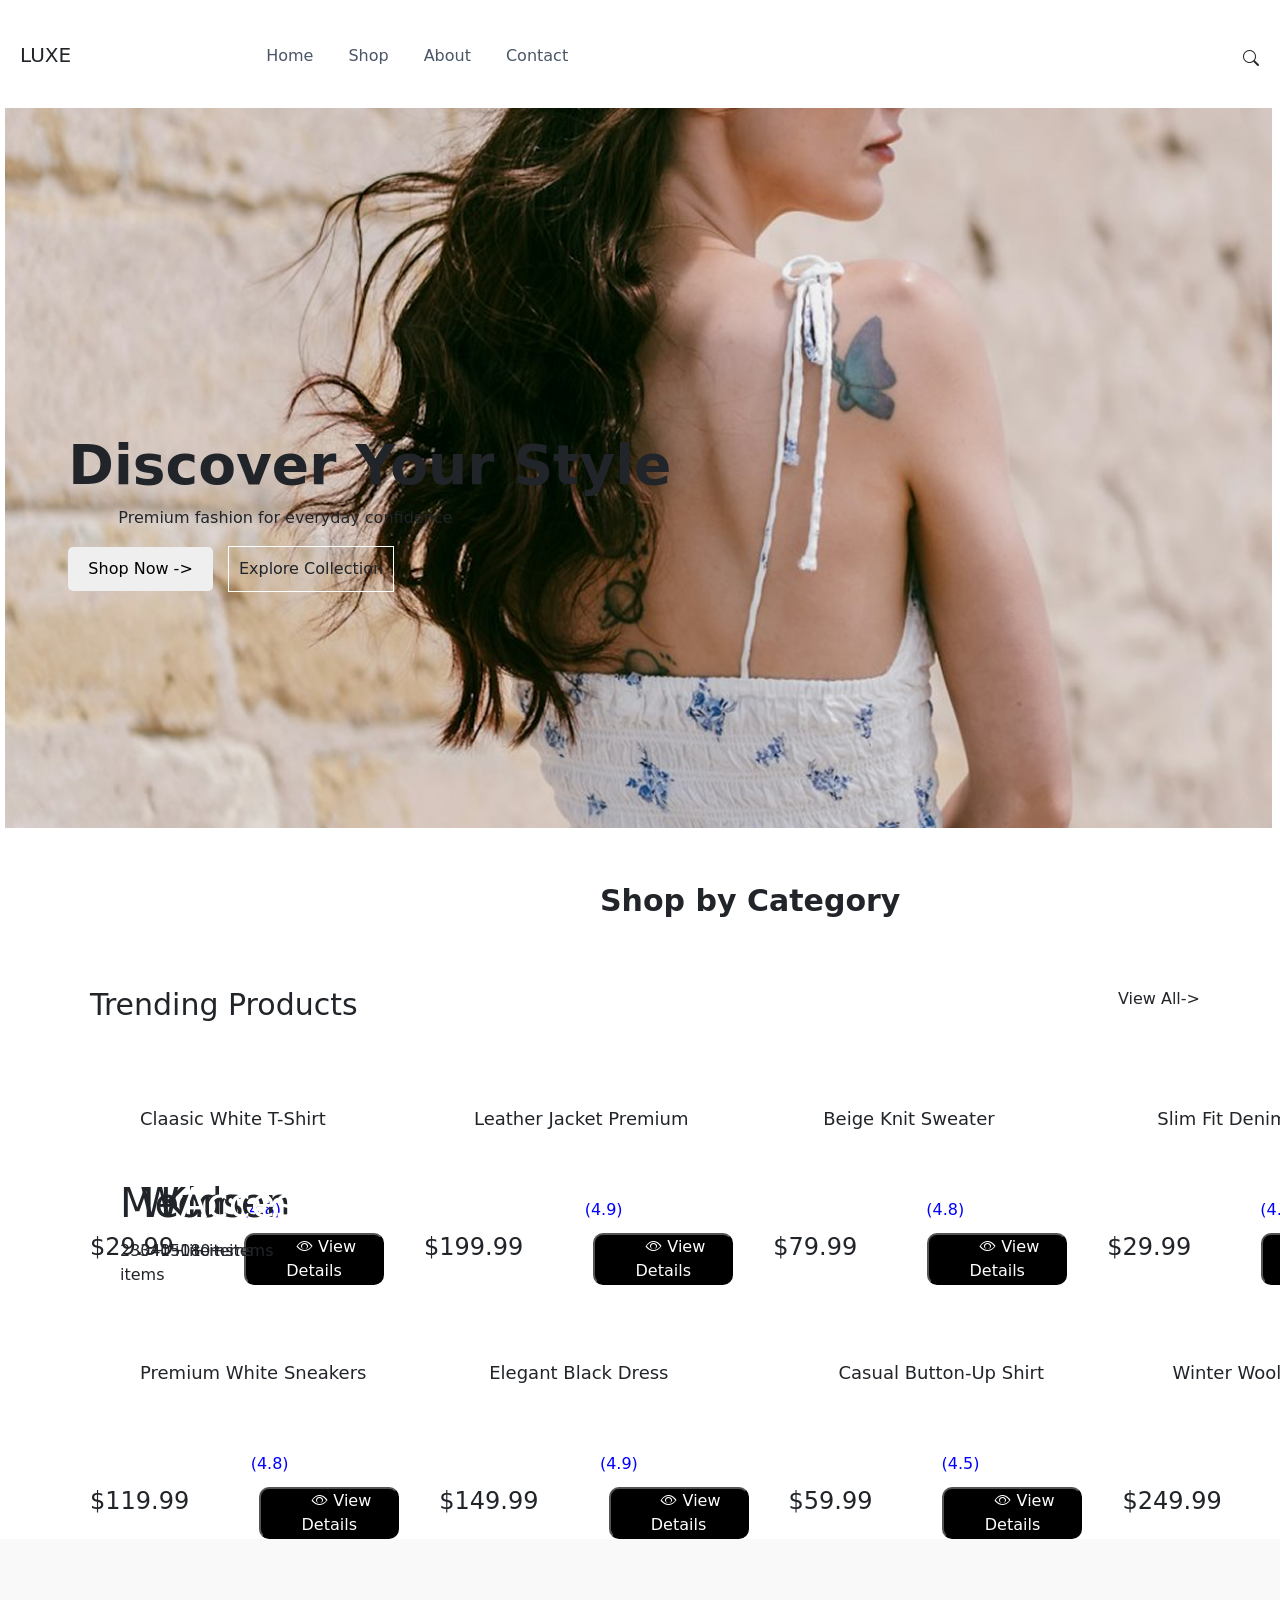
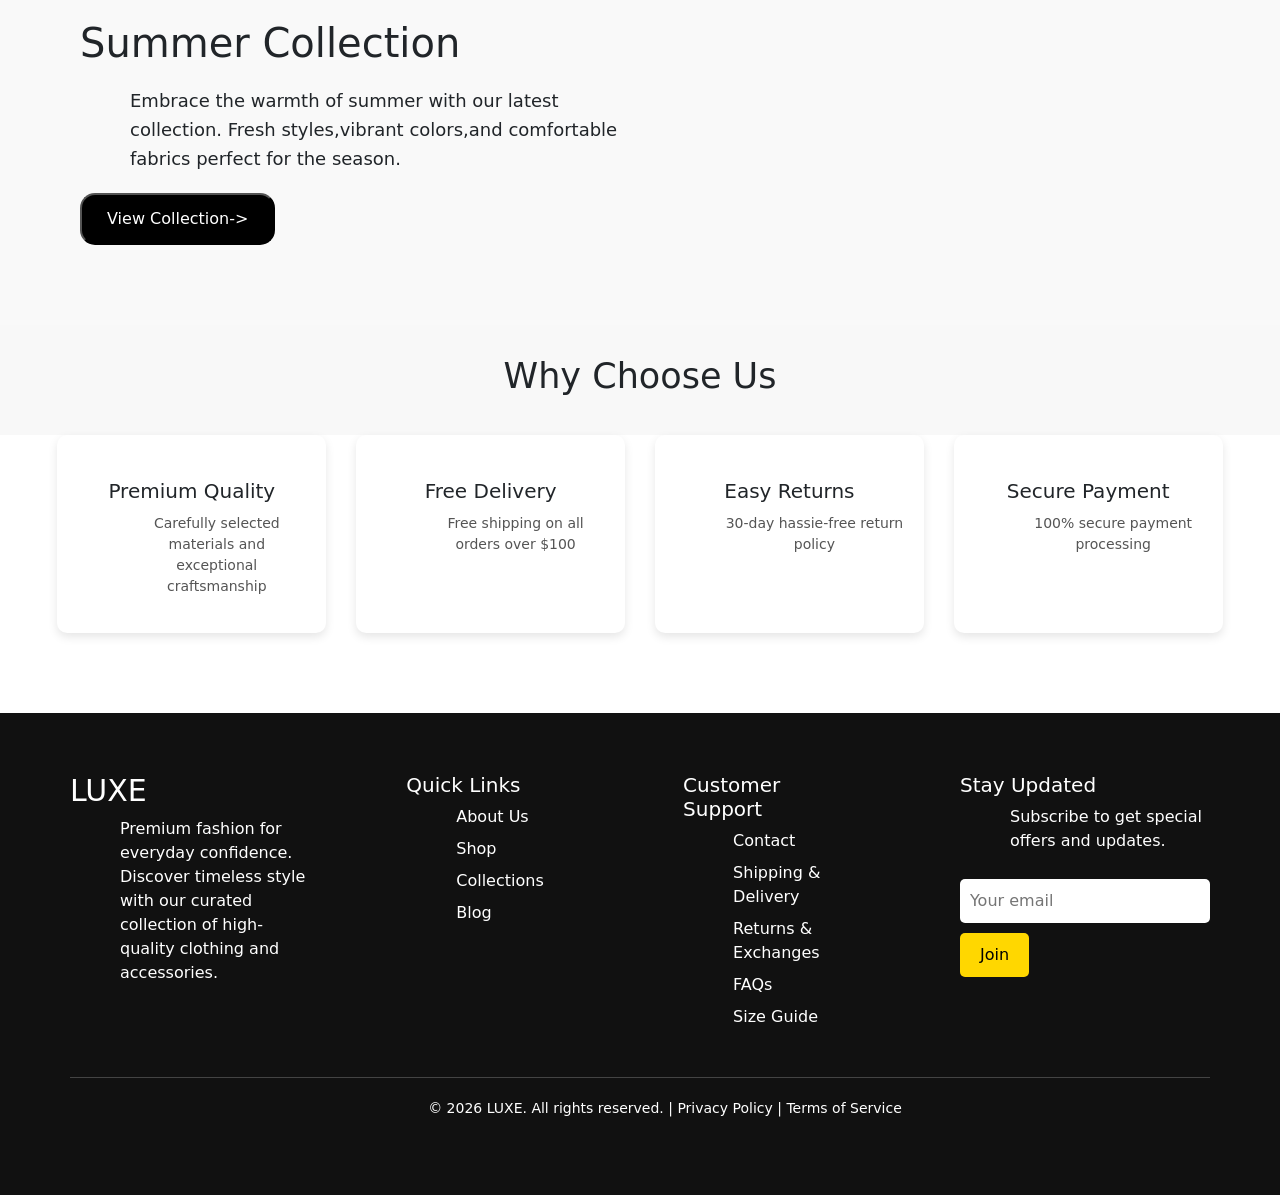
==== index.html @ 2ecfea1e "html and css" ====
<!DOCTYPE html>
<html lang="en">

<head>
    <meta charset="UTF-8">
    <meta name="viewport" content="width=device-width, initial-scale=1.0">
    <title>E-commerce Website</title>
    <link rel="stylesheet" href="stylish.css">
    <link href="https://cdn.jsdelivr.net/npm/bootstrap@5.3.8/dist/css/bootstrap.min.css" rel="stylesheet"
        integrity="sha384-sRIl4kxILFvY47J16cr9ZwB07vP4J8+LH7qKQnuqkuIAvNWLzeN8tE5YBujZqJLB" crossorigin="anonymous">
    <script src="https://cdn.jsdelivr.net/npm/bootstrap@5.3.8/dist/js/bootstrap.bundle.min.js"
        integrity="sha384-FKyoEForCGlyvwx9Hj09JcYn3nv7wiPVlz7YYwJrWVcXK/BmnVDxM+D2scQbITxI"
        crossorigin="anonymous"></script>
    <link rel="stylesheet" href="https://cdn.jsdelivr.net/npm/bootstrap-icons@1.13.1/font/bootstrap-icons.min.css">
</head>
<link rel="stylesheet" href="assets/style/style.css">

<body>


    <!-- </div> -->
    <div class="head">
        <div class="text">
            <h3 class="hed">LUXE</h3>
            <!-- <button class="navbar-toggler" type="button" data-bs-toggle="collapse" data-bs-target="#navbarText" aria-controls="navbarText" aria-expanded="false" aria-label="Toggle navigation">
      <span class="navbar-toggler-icon"></span>
             <-- </button> -->
            <!-- <div class="text"> -->
            <ul class="items">
                <li class="nav-item">
                    <a class="nav-link active" aria-current="page" href="http://127.0.0.1:5502/index.html">Home</a>
                </li>
                <li class="nav-item">
                    <a class="nav-link" href=http://127.0.0.1:5502/product.html>Shop</a>
                </li>
                <li class="nav-item">
                    <a class="nav-link" href="">About</a>
                </li>
                <li class="nav-item">
                    <a class="nav-link" href="/contact.html">Contact</a>
                </li>
            </ul>
            <span class="imagee">
                <i class="bi bi-search"></i>
                <i class="bi bi-suit-heart"></i>
                <i class="bi bi-cart"></i>
                <i class="bi bi-person"></i>
            </span>
        </div>
        <!-- </div> -->
    </div>
    <div>

        <div class="background">
            <div class="rel">
                <h1>Discover Your Style</h1>
                <p>Premium fashion for everyday confidence</p>
                <button class="butt">Shop Now -></button>
                <button class="button">Explore Collection</button>
            </div>

        </div>

        <p class="para">Shop by Category</p>
        <div class="picture">

            <div class="one"> <img src="./image/Men items.png" alt="">
                <h1 class="two">Men</h1>
                <p class="twoo">230+ items</p>
            </div>

            <div>
                <img class="img1" src="./image/women item.png" alt="">

                <h1 class="twooo">Women</h1>
                <p class="tw">340+ items</p>
            </div>


            <div> <img src="./image/Kids item.png" alt="">
                <h1 class="thre">Kids</h1>
                <p class="three">150+ items</p>
            </div>

            <div> <img src="./image/Accessories.png" alt="">
                <h1 class="for">Accessories</h1>
                <p class="four">180+ items</p>
            </div>
        </div>
        <br>

        <div class="hero">

            <div class="section">
                <h2>Trending Products</h2>
            </div>
            <span class="view">View All-></span>

        </div>


        <div class="car">
            <div class="shoes">
                <img src="./image/Classic White T-Shirt.png" alt="">
                <p>Claasic White T-Shirt</p>



                <div class="star">
                    <img src="./image/SVG.png" alt="">
                    <img src="./image/SVG.png" alt="">
                    <img src="./image/SVG.png" alt="">
                    <img src="./image/SVG.png" alt="">
                    <img src="./image/SVG (1).png" alt="">
                    <span>(4.8)</span>
                </div>

                <div class="dollar">
                    <h4>$29.99</h4>
                    <button class="Detail"><i class="bi bi-eye"></i>
                        View Details</button>

                </div>

            </div>
          <div class="shoes">
                <img src="./image/Leather Jacket Premium.png" alt="">
                <p>Leather Jacket Premium</p>


                <div class="star">
                     <img src="./image/SVG.png" alt="">
                    <img src="./image/SVG.png" alt="">
                    <img src="./image/SVG.png" alt="">
                    <img src="./image/SVG.png" alt="">
                    <img src="./image/SVG (1).png" alt="">
                    <span>(4.9)</span>
                </div>
                <div class="dollar">
                    <h4>$199.99</h4>
                    <button class="Detail"><i class="bi bi-eye"></i>
                        View Details</button>
                </div>
            </div>

            <div class="shoes">
                <img src="./image/Beige Knit Sweater.png" alt="">
                <p>Beige Knit Sweater</p>



                <div class="star">
                     <img src="./image/SVG.png" alt="">
                    <img src="./image/SVG.png" alt="">
                    <img src="./image/SVG.png" alt="">
                    <img src="./image/SVG.png" alt="">
                    <img src="./image/SVG (1).png" alt="">
                    <span>(4.8)</span>
                </div>



                <div class="dollar">
                    <h4>$79.99</h4>
                    <button class="Detail"><i class="bi bi-eye"></i>
                        View Details</button>

                </div>





            </div>

            <div class="shoes">
                <img src="./image/denim jeans.png" alt="">
                <p>Slim Fit Denim Jeans</p>



                <div class="star">
                     <img src="./image/SVG.png" alt="">
                    <img src="./image/SVG.png" alt="">
                    <img src="./image/SVG.png" alt="">
                    <img src="./image/SVG.png" alt="">
                    <img src="./image/SVG (1).png" alt="">
                    <span>(4.8)</span>
                </div>



                <div class="dollar">
                    <h4>$29.99</h4>
                    <button class="Detail"><i class="bi bi-eye"></i>
                        View Details</button>

                </div>
            </div>
       </div>

       <div class="car">
            <div class="shoes">
                <img src="./image/Premium white Sneakers.png" alt="">
                <p>Premium White Sneakers</p>



                <div class="star">
                     <img src="./image/SVG.png" alt="">
                    <img src="./image/SVG.png" alt="">
                    <img src="./image/SVG.png" alt="">
                    <img src="./image/SVG.png" alt="">
                    <img src="./image/SVG (1).png" alt="">
                    <span>(4.8)</span>
                </div>



                <div class="dollar">
                    <h4>$119.99</h4>
                    <button class="Detail"><i class="bi bi-eye"></i>
                        View Details</button>

                </div>





            </div>
          <div class="shoes">
                <img src="./image/Elegant Black Dress.png" alt="">
                <p>Elegant Black Dress</p>



                <div class="star">
                     <img src="./image/SVG.png" alt="">
                    <img src="./image/SVG.png" alt="">
                    <img src="./image/SVG.png" alt="">
                    <img src="./image/SVG.png" alt="">
                    <img src="./image/SVG (1).png" alt="">
                    <span>(4.9)</span>
                </div>



                <div class="dollar">
                    <h4>$149.99</h4>
                    <button class="Detail"><i class="bi bi-eye"></i>
                        View Details</button>

                </div>





            </div>

            <div class="shoes">
                <img src="./image/casual Button-Up shirt.png" alt="">
                <p>Casual Button-Up Shirt</p>



                <div class="star">
                    <img src="./image/SVG.png" alt="">
                    <img src="./image/SVG.png" alt="">
                    <img src="./image/SVG.png" alt="">
                    <img src="./image/SVG.png" alt="">
                    <img src="./image/SVG (1).png" alt="">
                    <span>(4.5)</span>
                </div>



                <div class="dollar">
                    <h4>$59.99</h4>
                    <button class="Detail"><i class="bi bi-eye"></i>
                        View Details</button>

                </div>





            </div>

            <div class="shoes">
                <img src="./image/winter wool coat.png" alt="">
                <p>Winter Wool Coat</p>



                <div class="star">
                    <img src="./image/SVG.png" alt="">
                    <img src="./image/SVG.png" alt="">
                    <img src="./image/SVG.png" alt="">
                    <img src="./image/SVG.png" alt="">
                    <img src="./image/SVG (1).png" alt="">
                    <span>(4.9)</span>
                </div>



                <div class="dollar">
                    <h4>$249.99</h4>
                    <button class="Detail"><i class="bi bi-eye"></i>
                        View Details</button>

                </div>
            </div>
       </div>


    </div>



<section class="sunny">
<div class="sunny-text">
    <h2>Summer Collection</h2>
    <p>Embrace the warmth of summer with our latest collection.
        Fresh styles,vibrant colors,and comfortable fabrics perfect for the season.
    
    </p>
    <button>View Collection-></button>
</div>
<div class="sunny-image">
    <img src="./image/Summer Collection.png" alt="">
</div>

</section>
<section class="feature">
    <h2>Why Choose Us</h2>
</section>
<div class="feature-container">
    <div class="feature-card">
        <img src="./image/Premium quality.png" alt="">
        <h3>Premium Quality</h3>
        <p>Carefully selected materials and exceptional craftsmanship</p>
    </div>
    <div class="feature-card">
        <img src="./image/free delevery.png" alt="">
        <h3>Free Delivery</h3>
        <p>Free shipping on all orders over $100</p>
    </div>
    <div class="feature-card">
        <img src="./image/Easy return.png" alt="">
        <h3>Easy Returns</h3>
        <p>30-day hassie-free return policy</p>
    </div>
    <div class="feature-card">
        <img src="./image/secure payment.png" alt="">
        <h3>Secure Payment</h3>
        <p>100% secure payment processing</p>
    </div>
</div>
</body>
</section>
      <footer class="footer">
        <div class="footer-container">
          <div class="footer-about">
            <h2>LUXE</h2>

            <p>
              Premium fashion for everyday confidence. Discover timeless style
              with our curated collection of high-quality clothing and
              accessories.
            </p>
          </div>

          <div class="footer-links">
            <h3>Quick Links</h3>
            <p>About Us</p>
            <p>Shop</p>
            <p>Collections</p>
            <p>Blog</p>
          </div>

          <div class="footer-support">
            <h3>Customer Support</h3>
            <p>Contact</p>
            <p>Shipping & Delivery</p>
            <p>Returns & Exchanges</p>
            <p>FAQs</p>
            <p>Size Guide</p>
          </div>

          <div class="footer-newsletter">
            <h3>Stay Updated</h3>

            <p>Subscribe to get special offers and updates.</p>

            <input type="email" placeholder="Your email" />
            <button>Join</button>
          </div>
        </div>

        <div class="footer-bottom">
          <p>
            © 2026 LUXE. All rights reserved. | Privacy Policy | Terms of
            Service
          </p>
        </div>
      </footer>
    </div>
</div>




</body>

</html>
---- assets/style/style.css ----
root{ 
    --main-color:#fff;
--primary-color:black;
--secondary-color:grey;
}

* {
    margin: 0;
    padding: 0;
    box-sizing: border-box;
}

.head {
    display: flex;
    justify-content: space-between;
    align-items: center;
    width: 100%;
    height: 12vh;
    background-color:var(--main-color);
    /* margin-left: 10px; */
    /* margin-right: 100px; */
}

.items {
    display: flex;
    
    gap: 30px;
    padding-left: 190px;
    color: #4A5565
        /* align-items:center; */
        /* justify-content: center; */
}

.hed {
    padding-left: 20px;
    padding-bottom: 10px;
}

.text {
    padding-top: 20px;
    display: flex;
    justify-content: space-between;
    align-items: center;

}

.imagee {
    padding-left: 650px;
    padding-bottom: 10px;
    display: flex;
    gap: 20px;
}

.nav-item {
    padding-left: 5px;
    list-style-type: none;
}

.background {

    width: 99%;
    height: 80vh;
    background-image: url("/assets/image/Hero.png");
    background-size: cover;
    position: relative;
    padding-left: 20px;
    margin-left: 5px;
}

.rel {
    position: absolute;
    top: 45%;
    left: 5%;
}

.rel h1 {
    color:var(--main-color);
    font-weight: 600;
    font-size: 55px;
}

.rel p {
    color: var(--main-color);
}

.butt {

    border-radius: 5px;
    padding: 10px 20px;
    margin-right: 10px;
    cursor: pointer;
    border: none;


}

.button {
    background-color: white;
    background: transparent;
    border: 1px solid white;
    color: var(--main-color);
    padding: 10px;
}

.para {
    padding-left: 600px;
    padding-top: 50px;
    font-weight: 600;
    font-size: 30px;
}

.picture {
    padding-left: 100px;
    position: relative;
    display: flex;
    border-radius: 50px;
    gap: 20px;
    /* background-image: url("/Container\ \(2\).png"); */

}


.one {
    position: relative;
    /* height:300px; */
}

.two {
    position: absolute;
    top: 240px;
    color:var(--main-color);
    padding-left: 20px;
}

.twoo {
    position: absolute;
    top: 300px;
    color: var(--main-color);
    padding-left: 20px;
}

.twooo {
    position: absolute;
    top: 240px;
    color: var(--main-color);
    padding-left: 20px;
}

.tw {

    position: absolute;
    top: 300px;
    color: var(--main-color);
    padding-left: 20px;
}

.thre {
    position: absolute;
    top: 240px;
    color: var(--main-color);
    padding-left: 20px;
}

.three {
    position: absolute;
    top: 300px;
    color: var(--main-color);
    padding-left: 20px;
}

.for {
    position: absolute;
    top: 240px;
    color: #fff;
    padding-left: 20px;
}

.four {
    position: absolute;
    top: 300px;
    color: var(--main-color);
    padding-left: 20px;
}

.hero {

    justify-content: space-between;
    display: flex;
    padding-left: 90px;





}
.view{
    padding-right: 80px;
}




.car {
    display: flex;
    gap: 40px;
    padding-left: 90px;
    padding-top:30px;

}

.shoes p {
    padding-top: 20px;
    font-weight: 500;
    font-size: large;
}

.shoes img {

    border-radius: 20px;

}

.star {
    display: flex;
    gap: 10px;

}

.star img {
    height: 25px;
}

.star span {

    /* padding-top:1px; */
    color: var(--secondary-color);
    font-weight: 500;
}

h4 {
    padding-top: 10px;
}

.dollar {
    display: flex;
    gap: 70px;
}

.Detail {
    /* margin-left: 150px; */
    background-color: black;
    color: white;
    border-radius: 10px;
    width: 140px;
    margin-top: 10px;


}
.sunny{
    display: flex;
    align-items: center;
    justify-content: space-between;
    padding:80px;
    background:#f9f9f9;
}
.sunny-text{
    width:50%;
}
.sunny-text h2{
    font-size: 40px;
    margin-bottom: 20px;
}
.sunny-text p{
    font-size: 18px;
    margin-bottom: 20px;
    line-height:1.6;
}
.sunny-text button {
    padding:12px 25px;
    background-color: black;
    color:white;
    
    
    border-radius:15px;
    cursor: pointer;

}
.feature{
    padding:30px;
    text-align: center;
    background: #f8f8f8;
}
.feature h2{
    font-size: 35px;
    /* margin-bottom:10px; */
}
.feature-container{
    display: flex;
    justify-content: center;
    gap:30px;
    /* flex-wrap: wrap; */
}
.feature-card{
    /* width:20%; */
    background: #f8f8f8;
    padding-left:80px;
    border-radius: 10px;
    box-shadow: 0 4px 4px rgba(0,0,0,0.1);
    /* transition:0.3s; */

}
.feature-card img{
    /* font-size: 35px; */
    /* margin-bottom: 15px; */

}
.feature-card h3{
    /* margin-bottom: 10px; */
}
.feature-card p{
    font-size: 14px;
    color:#555;
}

 .footer {
        background: #111;
        color: white;
        padding: 60px 80px;
      }

      .footer-container {
        display: flex;
        justify-content: space-between;
        flex-wrap: wrap;
        gap: 40px;
      }

      .footer-about {
        width: 21%;
      }

      .footer-links,
      .footer-support {
        width: 180px;
      }

      .footer-links p,
      .footer-support p {
        margin: 8px 0;
        cursor: pointer;
      }

      .footer-newsletter {
        width: 250px;
      }

      .footer-newsletter input {
        width: 100%;
        padding: 10px;
        margin: 10px 0;
        border: none;
        border-radius: 5px;
      }

      .footer-newsletter button {
        padding: 10px 20px;
        border: none;
        background: white;
        color: black;
        cursor: pointer;
        border-radius: 5px;
      }

      .footer-bottom {
        text-align: center;
        margin-top: 40px;
        border-top: 1px solid #444;
        padding-top: 20px;
        font-size: 14px;
      }

      @media (max-width: 740px) {
        .container {
          flex-direction: column;
        }
        h1 {
          font-size: 30px;
        }

        .product-container {
          display: block;
        }
      }



      :root {
        --primary-color: rgb(26, 7, 7);

        --secondary-color: blue;

        --text-lg: 30px;
        --text-md: 25px; /* Global variable */
      }
      * {
        padding: 0px;
        margin: 0px;
        box-sizing: border-box;
      }
      h1 {
        font-size: 40px;
      }
      h2 {
        font-size: 30px;
      }

      h3 {
        font-size: 20px;
      }

      .container {
        width: 1399px;
        height: 3144px;
      }

      header {
        height: 80px;

        display: flex;
        justify-content: space-between;
        align-items: center;
        padding: 15px 40px;
        background: #ffffff;
      }

      nav a {
        margin: 0 15px;
        text-decoration: none;
        color: var(--primary-color);
      }

      i {
        margin-left: 15px;
        cursor: pointer;
      }

      .flex {
        display: flex;
      }

      .shop-header {
        background: #f5f5f5;
        padding: 25px;
      }

      .shop-header h2 {
        margin-bottom: 10px;
      }

      .breadcrumb {
        font-size: 14px;
        color: #777;
      }

      .breadcrumb a {
        text-decoration: none;
        color: black;
        margin-right: 5px;
      }

      .shop-filter {
        display: flex;
        justify-content: space-between;
        align-items: center;
        margin: 30px 0;
      }

      .product-count {
        font-size: 16px;
        color: #555;
      }

      .sort select {
        padding: 8px 15px;
        border-radius: 5px;
        border: 1px solid #ccc;
        cursor: pointer;
      }

      .shop-layout {
        display: flex;
        gap: 40px;
        margin-top: 30px;
      }

      .filters {
        width: 250px;
        background: #f8f8f8;
        padding: 20px;
        border-radius: 10px;
      }

      .filters h3 {
        margin-bottom: 20px;
      }

      .filters h4 {
        margin-top: 20px;
        margin-bottom: 10px;
      }

      .filters label {
        display: block;
        margin-bottom: 8px;
      }

      .size button {
        margin: 5px;
        padding: 5px 10px;
        border: 1px solid #ccc;
        background: white;
        cursor: pointer;
      }

      .color span {
        display: inline-block;
        width: 20px;
        height: 20px;
        border-radius: 50%;
        margin-right: 8px;
      }

      .c1 {
        background: black;
      }
      .c2 {
        background: red;
      }
      .c3 {
        background: blue;
      }
      .c4 {
        background: green;
      }

      .clear {
        margin-top: 20px;
        width: 100%;
        padding: 10px;
        background: black;
        color: white;
        border: none;
        cursor: pointer;
      }

      .products-grid {
        flex: 1;
        display: grid;
        grid-template-columns: repeat(3, 1fr);
        gap: 30px;
      }

      .product-card {
        position: relative;
      }
      .products {
        text-align: center;
        padding: 40px;
      }

      .product-container {
        display: flex;
        gap: 30px;
        justify-content: center;
        flex-wrap: wrap;
      }

      .product-card {
        width: 27%;
        background: white;
        box-shadow: 0 4px 10px var(--secondary-color);
        text-align: left;
        transition: 0.3s;
      }

      .product-card:hover {
        transform: translateY(-8px);
      }

      .product-card img {
        width: 100%;
        border-radius: 10px;
        margin-bottom: 10px;
      }

      .product-card h3 {
        font-size: 18px;
        margin-bottom: 8px;
      }

      .product-card i {
        color: var(--secondary-color);
        font-size: 14px;
      }

      .product-card span {
        font-size: 14px;
        color: #555;
        margin-left: 5px;
      }

      .product-card p {
        font-size: 18px;
        font-weight: bold;
        margin: 10px 0;
      }

      .product-card button {
        width: 100%;
        padding: 10px;
        border: none;
        background: var(--primary-color);
        color: white;
        border-radius: 6px;
        cursor: pointer;
        transition: 0.3s;
      }

      .product-card button:hover {
        background: #444;
      }

      .rating {
        margin-bottom: 8px;
      }

      .pagination {
        display: flex;
        justify-content: center;
        align-items: center;
        gap: 10px;
        margin-top: 40px;
      }

      .pagination button,
      .pagination span {
        padding: 8px 14px;
        border: 1px solid #ccc;
        cursor: pointer;
        border-radius: 5px;
        background: white;
      }

      .pagination .active {
        background: black;
        color: white;
      }

      .features {
        padding: 80px;
        text-align: center;
        background: #f8f8f8;
      }

      .features h2 {
        font-size: 35px;
        margin-bottom: 40px;
      }

      .feature-container {
        display: flex;
        justify-content: center;
        gap: 30px;
        flex-wrap: wrap;
      }

      .feature-card {
        width: 21%;
        background: white;
        padding: 25px;
        border-radius: 10px;
        box-shadow: 0 4px 10px rgba(0, 0, 0, 0.1);
        transition: 0.3s;
      }

      .feature-card:hover {
        transform: translateY(-8px);
      }

      .feature-card i {
        font-size: 35px;
        color: var(--primary-color);
        margin-bottom: 15px;
      }

      .feature-card h3 {
        margin-bottom: 10px;
      }

      .feature-card p {
        font-size: 14px;
        color: #555;
      }

      .footer {
        background: #111;
        color: white;
        padding: 60px 80px;
      }

      .footer-container {
        display: flex;
        justify-content: space-between;
        flex-wrap: wrap;
        gap: 40px;
      }

      .footer-about {
        width: 21%;
      }

      .footer-links,
      .footer-support {
        width: 180px;
      }

      .footer-links p,
      .footer-support p {
        margin: 8px 0;
        cursor: pointer;
      }

      .footer-newsletter {
        width: 250px;
      }

      .footer-newsletter input {
        width: 100%;
        padding: 10px;
        margin: 10px 0;
        border: none;
        border-radius: 5px;
      }

      .footer-newsletter button {
        padding: 10px 20px;
        border: none;
        background: white;
        color: black;
        cursor: pointer;
        border-radius: 5px;
      }

      .footer-bottom {
        text-align: center;
        margin-top: 40px;
        border-top: 1px solid #444;
        padding-top: 20px;
        font-size: 14px;
      }

      @media (max-width: 768px) {
        .shop-filter {
          flex-direction: column;
          gap: 10px;
        }
      }




      * {
        margin: 0;
        padding: 0;
        box-sizing: border-box;
      }
      .container {
        width: 1399px;
        height: 3144px;
      }

      header {
        height: 80px;

        display: flex;
        justify-content: space-between;
        align-items: center;
        padding: 15px 40px;
        background: #ffffff;
      }

      nav a {
        margin: 0 15px;
        text-decoration: none;
        color: #000;
      }

      i {
        margin-left: 15px;
        cursor: pointer;
      }

      .flex {
        display: flex;
      }
      .about-section {
        position: relative;
        width: 100%;
      }

      .about-section img {
        width: 100%;
        height: 400px;
        object-fit: cover;
        background: #101828;
      }

      .about-text {
        position: absolute;
        top: 50%;
        left: 50%;
        transform: translate(-50%, -50%);
        color: white;
        text-align: center;
      }

      .about-text h2 {
        font-size: 40px;
        margin-bottom: 10px;
      }

      .about-text p {
        font-size: 20px;
      }
      .content {
        display: flex;
        justify-content: center;
        padding: 20px;
      }
      .text p {
        align-items: center;
        text-align: center;
      }
      .main {
        display: flex;
        justify-content: center;
      }

      .about-features {
        display: grid;
        grid-template-columns: repeat(4, 1fr);
        gap: 30px;
        padding: 60px;
      }

      .feature-card {
        background: white;
        padding: 20px;
        border-radius: 10px;
        text-align: center;
        box-shadow: 0 4px 10px rgba(0, 0, 0, 0.1);
        transition: 0.3s;
      }

      .feature-card:hover {
        transform: translateY(-8px);
      }

      .feature-card img {
        width: 100%;
        border-radius: 10px;
        margin-bottom: 15px;
      }

      .feature-card h3 {
        margin-bottom: 10px;
      }

      .feature-card p {
        font-size: 14px;
        color: #555;
      }
      .letter {
        display: flex;
        justify-content: space-around;
        align-items: center;
        padding: 60px;
        background: #f5f5f5;
      }
      .card {
        width: 200px;
        height: 150px;
        text-align: center;
        justify-content: center;
        align-items: center;
        border-radius: 10px;
      }

      .card h2 {
        font-size: 32px;
        margin-bottom: 5px;
      }
      .star {
        display: flex;
        justify-content: center;
        padding-top: 50px;
      }

      .team {
        padding-top: 20px;
        display: flex;
        gap: 30px;
        justify-content: center;
      }

      .star1 {
        text-align: center;
      }
      .star1 img {
        width: 250px;
        border-radius: 10px;
      }
      .star1 p {
        color: gray;
      }

      .footer {
        background: #111;
        color: white;
        padding: 60px 80px;
      }

      .footer-container {
        display: flex;
        justify-content: space-between;
        flex-wrap: wrap;
        gap: 40px;
      }

      .footer-about {
        width: 21%;
      }

      .footer-links,
      .footer-support {
        width: 180px;
      }

      .footer-links p,
      .footer-support p {
        margin: 8px 0;
        cursor: pointer;
      }

      .footer-newsletter {
        width: 250px;
      }

      .footer-newsletter input {
        width: 100%;
        padding: 10px;
        margin: 10px 0;
        border: none;
        border-radius: 5px;
      }

      .footer-newsletter button {
        padding: 10px 20px;
        border: none;
        background: gold;
        color: black;
        cursor: pointer;
        border-radius: 5px;
      }

      .footer-bottom {
        text-align: center;
        margin-top: 40px;
        border-top: 1px solid #444;
        padding-top: 20px;
        font-size: 14px;
      }




       * {
        margin: 0;
        padding: 0;
        box-sizing: border-box;
      }
      .container {
        width: 1425px;
        height: 2520px;
      }

      header {
        height: 60px;
        display: flex;
        justify-content: space-between;
        align-items: center;
        padding: 15px 40px;
        background: #ffffff01;
      }

      nav a {
        margin: 0 15px;
        text-decoration: none;
        color: #000;
      }

      i {
        margin-left: 25px;
        cursor: pointer;
      }

      .flex {
        display: flex;
      }
      .about-text h2 {
        display: flex;
        justify-content: center;
        text-align: center;
        padding-top: 30px;
        background: #f9fafb;
      }
      .about-text p {
        text-align: center;
        background: #f9fafb;
      }
      .contact-info h4 {
        margin-top: 15px;
      }

      .map {
        margin-top: 10px;
        height: 200px;
        background: #eee;
        display: flex;
        align-items: center;
        justify-content: center;
      }

      .contact-info {
        width: 584px;
        height: 792px;
        margin-left: 20px;
      }

      .contact-card {
        display: flex;
        gap: 10px;
        margin: 5px 0;
        align-items: flex-start;
      }
      .contact-card p {
        margin: 0;
      }

      .contact-card i {
        font-size: 40px;
        margin-top: 10px;
        color: #c5a880;
      }

      .map {
        margin-top: 20px;
        height: 200px;
        background: #e5e7eb;
        display: flex;
        align-items: center;
        justify-content: center;
      }

      .contact-form {
        width: 584px;
        height: 792px;
        margin-left: 20px;
      }

      .row {
        display: flex;
        gap: 40px;
      }

      .input-group {
        margin-bottom: 15px;
      }

      label {
        display: block;
        margin-bottom: 5px;
        font-weight: 500;
      }

      input,
      textarea {
        width: 100%;
        padding: 10px;
        border: 1px solid #ccc;
        border-radius: 6px;
      }

      textarea {
        height: 120px;
        resize: none;
      }

      .btn {
        margin-top: 16px;
        padding: 10px 215px;
        background: black;
        color: white;
        border: none;
        border-radius: 10px;
      }
      .name-filed {
        display: flex;
        gap: 10px;
        margin-top: 25px;
      }
      .content {
        justify-content: center;
        text-align: center;
        margin-top: 60px;
      }
      .content-main {
        margin-top: 30px;
      }
      .content-main h3,
      p {
        padding-left: 50px;
      }

      .footer {
        background: #111;
        color: white;
        padding: 60px 70px;
        margin-top: 80px;
      }

      .footer-container {
        display: flex;
        justify-content: space-between;
        flex-wrap: wrap;
        gap: 40px;
      }

      .footer-about {
        width: 21%;
      }

      .footer-links,
      .footer-support {
        width: 180px;
      }

      .footer-links p,
      .footer-support p {
        margin: 8px 0;
        cursor: pointer;
      }

      .footer-newsletter {
        width: 250px;
      }

      .footer-newsletter input {
        width: 100%;
        padding: 10px;
        margin: 10px 0;
        border: none;
        border-radius: 5px;
      }

      .footer-newsletter button {
        padding: 10px 20px;
        border: none;
        background: gold;
        color: black;
        cursor: pointer;
        border-radius: 5px;
      }

      .footer-bottom {
        text-align: center;
        margin-top: 40px;
        border-top: 1px solid #444;
        padding-top: 20px;
        font-size: 14px;
      }
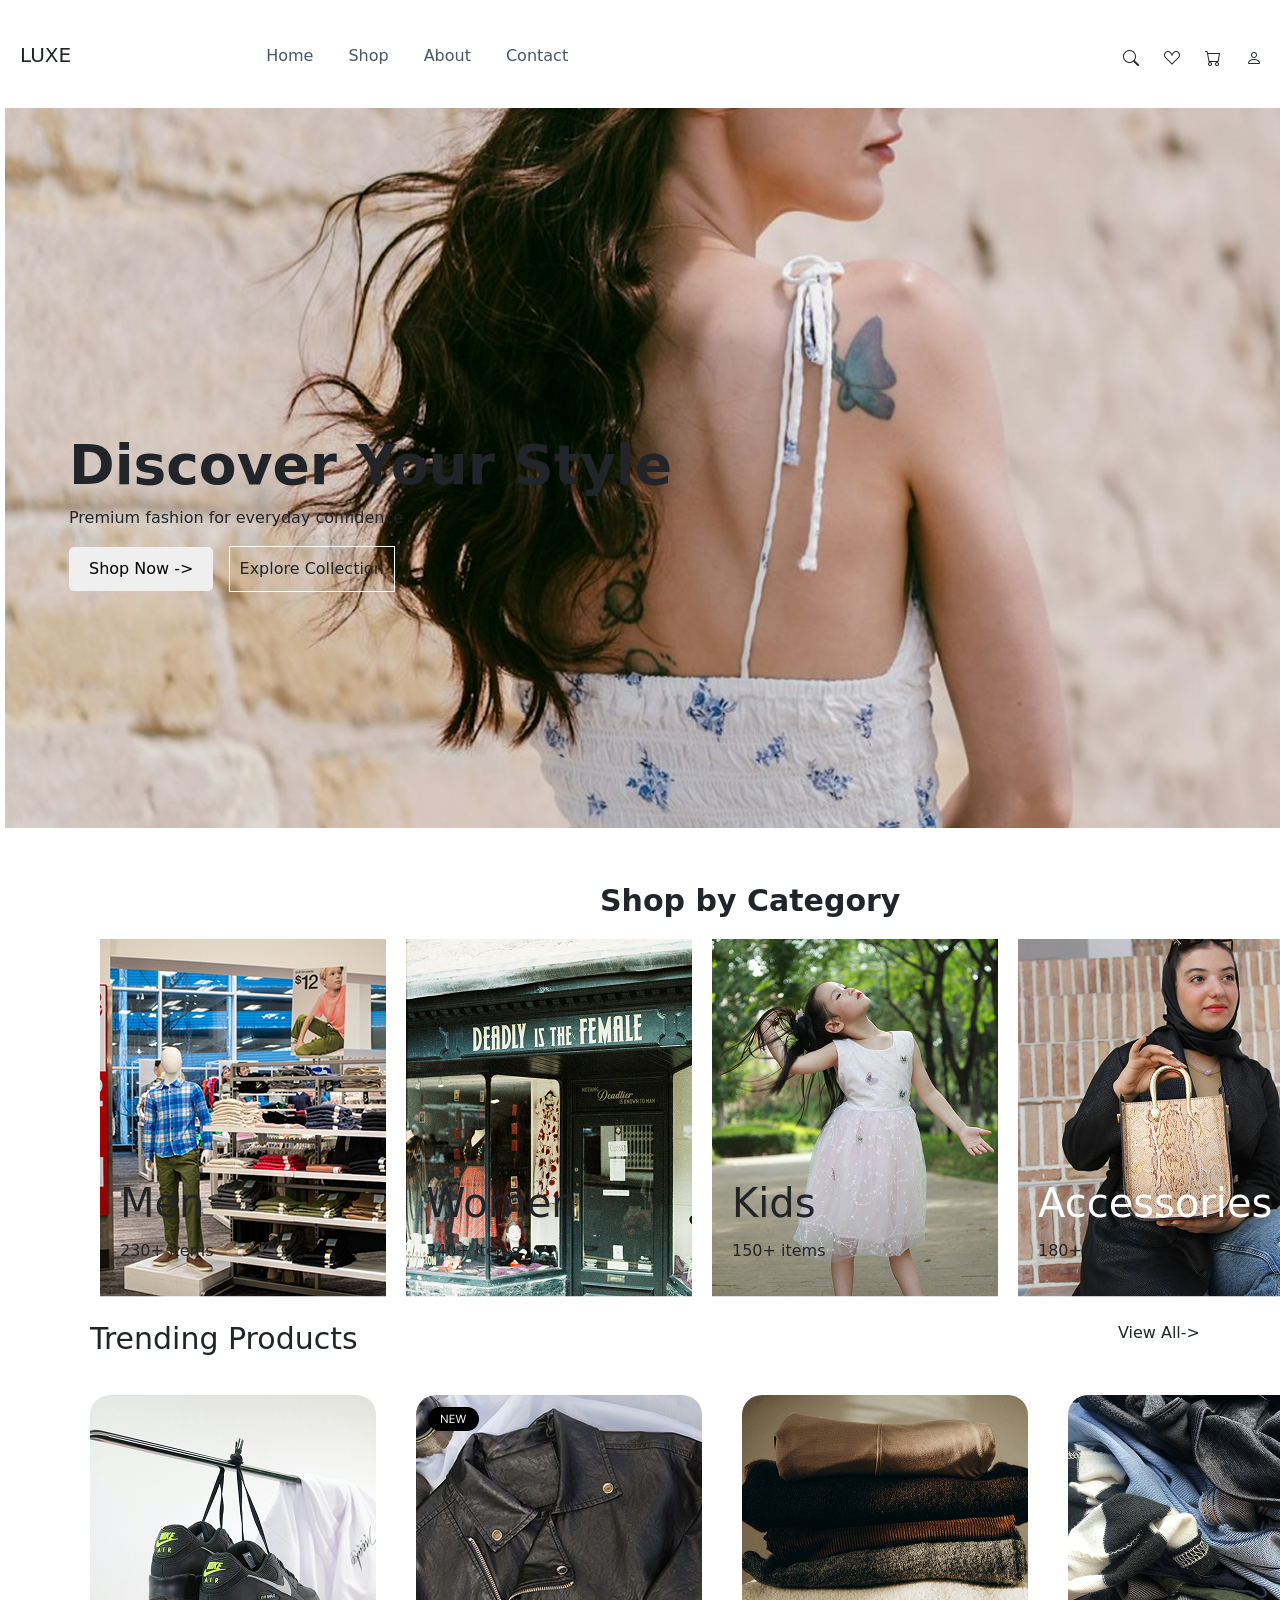
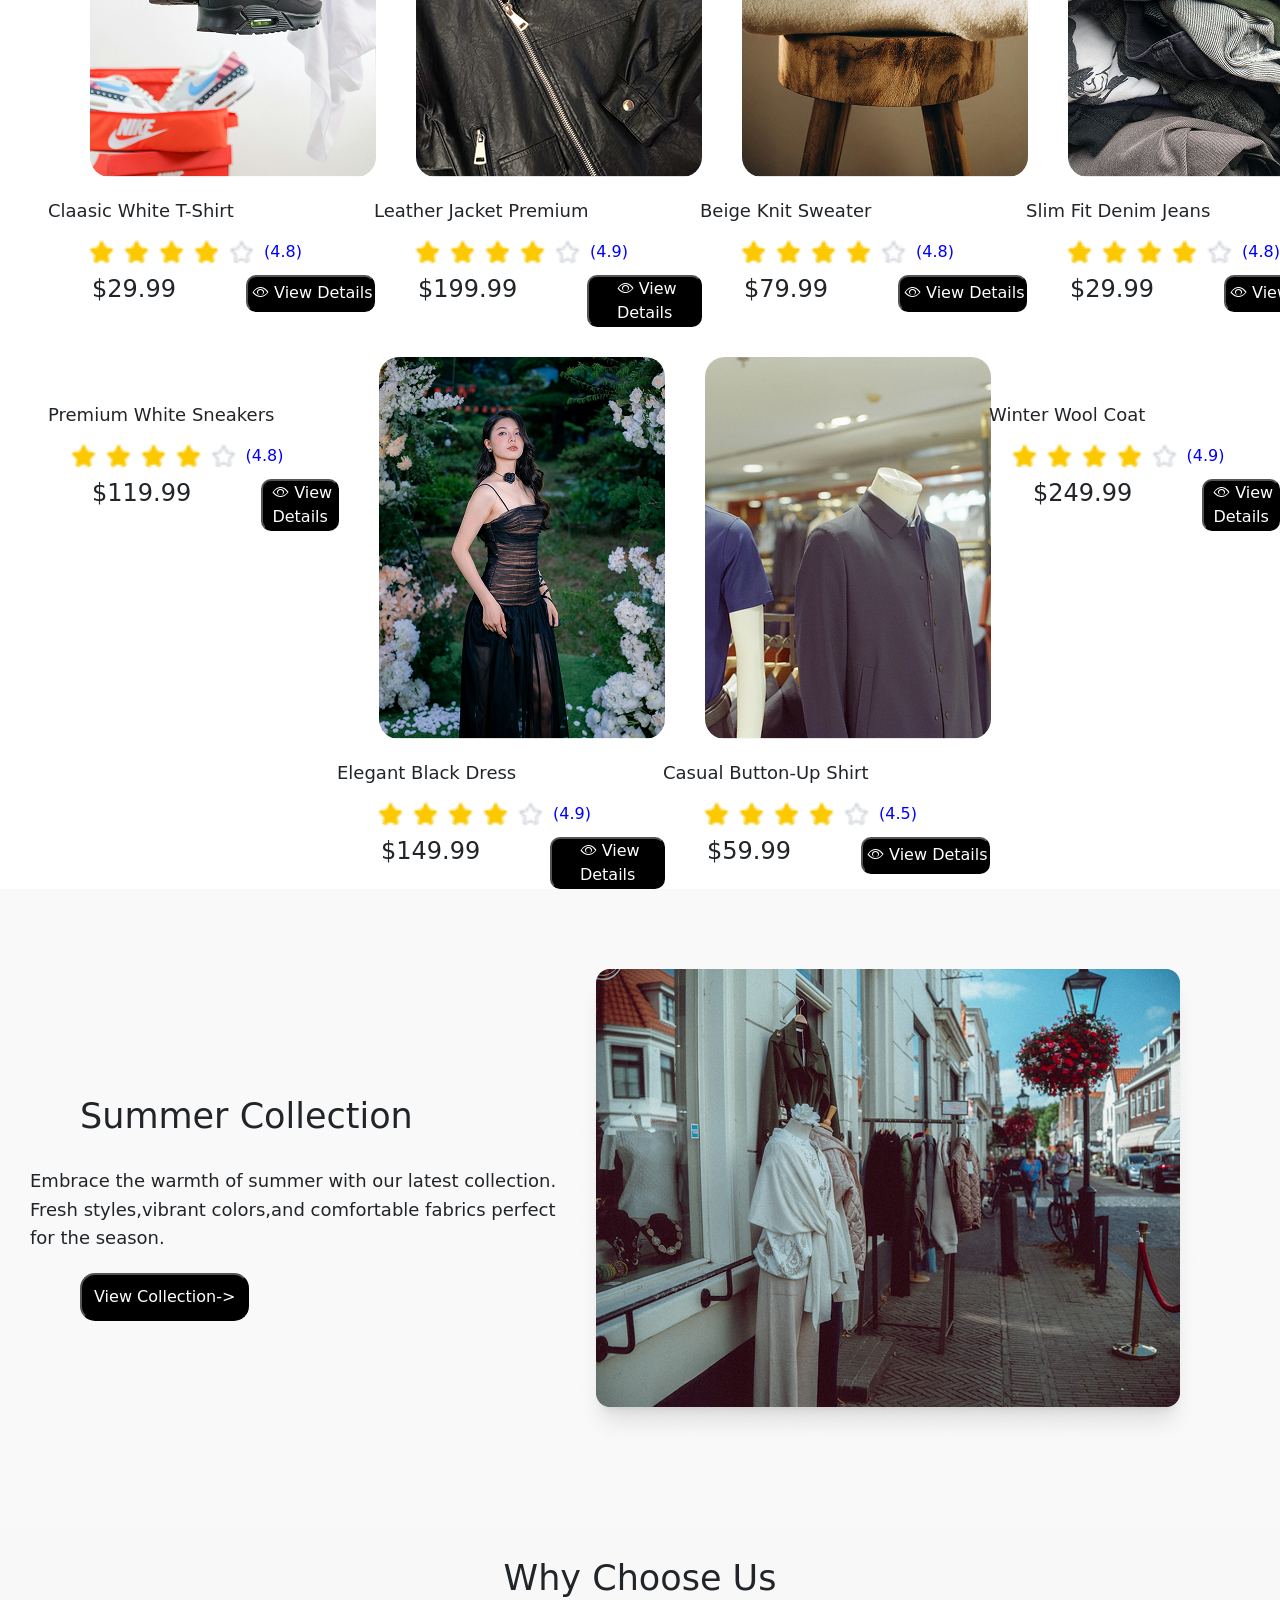
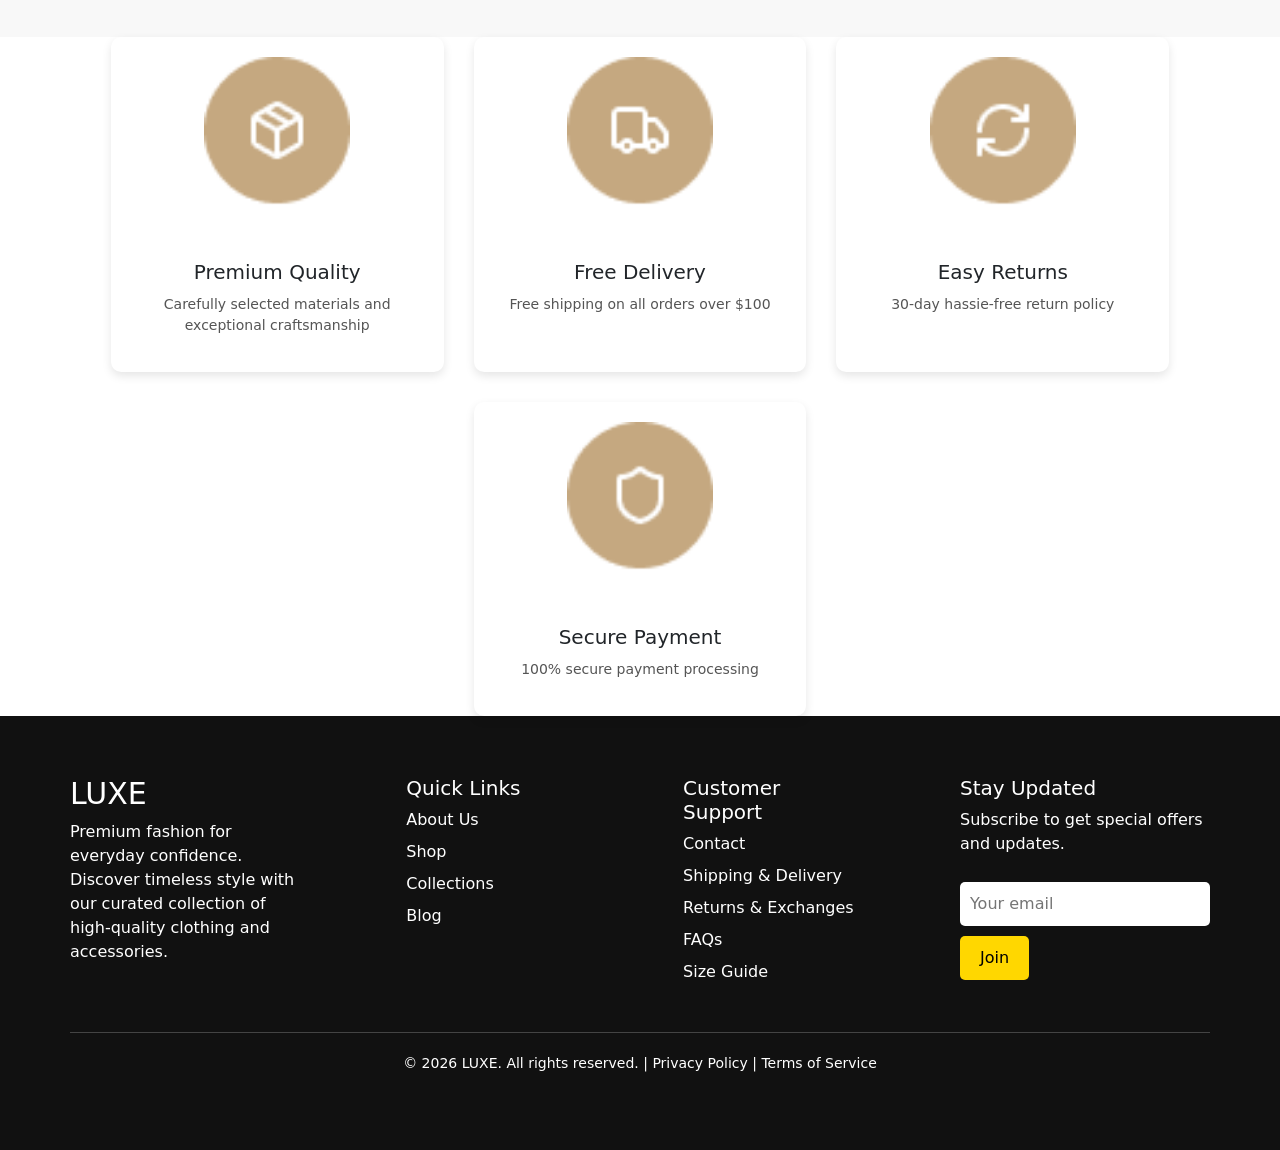
==== commit 9c35a073: "show product" ====
--- a/index.html
+++ b/index.html
@@ -64,25 +64,26 @@
         <p class="para">Shop by Category</p>
         <div class="picture">
 
-            <div class="one"> <img src="./image/Men items.png" alt="">
+            <div class="one">
+             <img src="./assets/image/Men items.png" alt="Men item">
                 <h1 class="two">Men</h1>
                 <p class="twoo">230+ items</p>
             </div>
 
             <div>
-                <img class="img1" src="./image/women item.png" alt="">
+                <img class="img1" src="./assets/image/women item.png" alt="Women item">
 
                 <h1 class="twooo">Women</h1>
                 <p class="tw">340+ items</p>
             </div>
 
 
-            <div> <img src="./image/Kids item.png" alt="">
+            <div> <img src="./assets/image/Kids item.png" alt="Kids item">
                 <h1 class="thre">Kids</h1>
                 <p class="three">150+ items</p>
             </div>
 
-            <div> <img src="./image/Accessories.png" alt="">
+            <div> <img src="./assets/image/Accessories.png" alt="Accessories item">
                 <h1 class="for">Accessories</h1>
                 <p class="four">180+ items</p>
             </div>
@@ -101,17 +102,17 @@
 
         <div class="car">
             <div class="shoes">
-                <img src="./image/Classic White T-Shirt.png" alt="">
+                <img src="./assets/image/Classic White T-Shirt.png" alt="Claasic White T-Shirt">
                 <p>Claasic White T-Shirt</p>
 
 
 
                 <div class="star">
-                    <img src="./image/SVG.png" alt="">
-                    <img src="./image/SVG.png" alt="">
-                    <img src="./image/SVG.png" alt="">
-                    <img src="./image/SVG.png" alt="">
-                    <img src="./image/SVG (1).png" alt="">
+                    <img src="./assets/image/star icon.png" alt="">
+                    <img src="./assets/image/star icon.png" alt="">
+                    <img src="./assets/image/star icon.png" alt="">
+                    <img src="./assets/image/star icon.png" alt="">
+                    <img src="./assets/image/star half icon.png" alt="">
                     <span>(4.8)</span>
                 </div>
 
@@ -124,16 +125,16 @@
 
             </div>
           <div class="shoes">
-                <img src="./image/Leather Jacket Premium.png" alt="">
+                <img src="./assets/image/Leather Jacket Premium.png" alt="Leather Jacket Premium">
                 <p>Leather Jacket Premium</p>
 
 
                 <div class="star">
-                     <img src="./image/SVG.png" alt="">
-                    <img src="./image/SVG.png" alt="">
-                    <img src="./image/SVG.png" alt="">
-                    <img src="./image/SVG.png" alt="">
-                    <img src="./image/SVG (1).png" alt="">
+                     <img src="./assets/image/star icon.png" alt="">
+                    <img src="./assets/image/star icon.png" alt="">
+                    <img src="./assets/image/star icon.png" alt="">
+                    <img src="./assets/image/star icon.png" alt="">
+                    <img src="./assets/image/star half icon.png" alt="">
                     <span>(4.9)</span>
                 </div>
                 <div class="dollar">
@@ -144,17 +145,17 @@
             </div>
 
             <div class="shoes">
-                <img src="./image/Beige Knit Sweater.png" alt="">
+                <img src="./assets/image/Beige Knit Sweater.png" alt="Beige Knit Sweater">
                 <p>Beige Knit Sweater</p>
 
 
 
                 <div class="star">
-                     <img src="./image/SVG.png" alt="">
-                    <img src="./image/SVG.png" alt="">
-                    <img src="./image/SVG.png" alt="">
-                    <img src="./image/SVG.png" alt="">
-                    <img src="./image/SVG (1).png" alt="">
+                     <img src="./assets/image/star icon.png" alt="">
+                    <img src="./assets/image/star icon.png" alt="">
+                    <img src="./assets/image/star icon.png" alt="">
+                    <img src="./assets/image/star icon.png" alt="">
+                    <img src="./assets/image/star half icon.png" alt="">
                     <span>(4.8)</span>
                 </div>
 
@@ -167,24 +168,20 @@
 
                 </div>
 
-
-
-
-
-            </div>
-
-            <div class="shoes">
-                <img src="./image/denim jeans.png" alt="">
+            </div>
+
+            <div class="shoes">
+                <img src="./assets/image/Slim.png" alt="Slim Fit Denim Jeans">
                 <p>Slim Fit Denim Jeans</p>
 
 
 
                 <div class="star">
-                     <img src="./image/SVG.png" alt="">
-                    <img src="./image/SVG.png" alt="">
-                    <img src="./image/SVG.png" alt="">
-                    <img src="./image/SVG.png" alt="">
-                    <img src="./image/SVG (1).png" alt="">
+                      <img src="./assets/image/star icon.png" alt="">
+                    <img src="./assets/image/star icon.png" alt="">
+                    <img src="./assets/image/star icon.png" alt="">
+                    <img src="./assets/image/star icon.png" alt="">
+                    <img src="./assets/image/star half icon.png" alt="">
                     <span>(4.8)</span>
                 </div>
 
@@ -201,17 +198,17 @@
 
        <div class="car">
             <div class="shoes">
-                <img src="./image/Premium white Sneakers.png" alt="">
+                <img src="./assets/image/Premium white Sneakers.png" alt="">
                 <p>Premium White Sneakers</p>
 
 
 
                 <div class="star">
-                     <img src="./image/SVG.png" alt="">
-                    <img src="./image/SVG.png" alt="">
-                    <img src="./image/SVG.png" alt="">
-                    <img src="./image/SVG.png" alt="">
-                    <img src="./image/SVG (1).png" alt="">
+                     <img src="./assets/image/star icon.png" alt="">
+                    <img src="./assets/image/star icon.png" alt="">
+                    <img src="./assets/image/star icon.png" alt="">
+                    <img src="./assets/image/star icon.png" alt="">
+                    <img src="./assets/image/star half icon.png" alt="">
                     <span>(4.8)</span>
                 </div>
 
@@ -230,17 +227,17 @@
 
             </div>
           <div class="shoes">
-                <img src="./image/Elegant Black Dress.png" alt="">
+                <img src="./assets/image/Elegant Black Dress.png" alt="Elegant Black Dress">
                 <p>Elegant Black Dress</p>
 
 
 
                 <div class="star">
-                     <img src="./image/SVG.png" alt="">
-                    <img src="./image/SVG.png" alt="">
-                    <img src="./image/SVG.png" alt="">
-                    <img src="./image/SVG.png" alt="">
-                    <img src="./image/SVG (1).png" alt="">
+                      <img src="./assets/image/star icon.png" alt="">
+                    <img src="./assets/image/star icon.png" alt="">
+                    <img src="./assets/image/star icon.png" alt="">
+                    <img src="./assets/image/star icon.png" alt="">
+                    <img src="./assets/image/star half icon.png" alt="">
                     <span>(4.9)</span>
                 </div>
 
@@ -260,17 +257,17 @@
             </div>
 
             <div class="shoes">
-                <img src="./image/casual Button-Up shirt.png" alt="">
+                <img src="./assets/image/casual Button-Up shirt.png" alt="">
                 <p>Casual Button-Up Shirt</p>
 
 
 
                 <div class="star">
-                    <img src="./image/SVG.png" alt="">
-                    <img src="./image/SVG.png" alt="">
-                    <img src="./image/SVG.png" alt="">
-                    <img src="./image/SVG.png" alt="">
-                    <img src="./image/SVG (1).png" alt="">
+                     <img src="./assets/image/star icon.png" alt="">
+                    <img src="./assets/image/star icon.png" alt="">
+                    <img src="./assets/image/star icon.png" alt="">
+                    <img src="./assets/image/star icon.png" alt="">
+                    <img src="./assets/image/star half icon.png" alt="">
                     <span>(4.5)</span>
                 </div>
 
@@ -290,17 +287,17 @@
             </div>
 
             <div class="shoes">
-                <img src="./image/winter wool coat.png" alt="">
+                <img src="./assets/image/winter wool coat.png" alt="">
                 <p>Winter Wool Coat</p>
 
 
 
                 <div class="star">
-                    <img src="./image/SVG.png" alt="">
-                    <img src="./image/SVG.png" alt="">
-                    <img src="./image/SVG.png" alt="">
-                    <img src="./image/SVG.png" alt="">
-                    <img src="./image/SVG (1).png" alt="">
+                     <img src="./assets/image/star icon.png" alt="">
+                    <img src="./assets/image/star icon.png" alt="">
+                    <img src="./assets/image/star icon.png" alt="">
+                    <img src="./assets/image/star icon.png" alt="">
+                    <img src="./assets/image/star half icon.png" alt="">
                     <span>(4.9)</span>
                 </div>
 
@@ -322,7 +319,7 @@
 
 <section class="sunny">
 <div class="sunny-text">
-    <h2>Summer Collection</h2>
+    <h3>Summer Collection</h3>
     <p>Embrace the warmth of summer with our latest collection.
         Fresh styles,vibrant colors,and comfortable fabrics perfect for the season.
     
@@ -330,7 +327,7 @@
     <button>View Collection-></button>
 </div>
 <div class="sunny-image">
-    <img src="./image/Summer Collection.png" alt="">
+    <img src="./assets/image/Summer Collection.png" alt="">
 </div>
 
 </section>
@@ -339,22 +336,22 @@
 </section>
 <div class="feature-container">
     <div class="feature-card">
-        <img src="./image/Premium quality.png" alt="">
+        <img src="./assets/image/Premium quality.png" alt="">
         <h3>Premium Quality</h3>
         <p>Carefully selected materials and exceptional craftsmanship</p>
     </div>
     <div class="feature-card">
-        <img src="./image/free delevery.png" alt="">
+        <img src="./assets/image/free delevery.png" alt="">
         <h3>Free Delivery</h3>
         <p>Free shipping on all orders over $100</p>
     </div>
     <div class="feature-card">
-        <img src="./image/Easy return.png" alt="">
+        <img src="./assets/image/Easy return.png" alt="">
         <h3>Easy Returns</h3>
         <p>30-day hassie-free return policy</p>
     </div>
     <div class="feature-card">
-        <img src="./image/secure payment.png" alt="">
+        <img src="./assets/image/secure payment.png" alt="">
         <h3>Secure Payment</h3>
         <p>100% secure payment processing</p>
     </div>
--- a/assets/style/style.css
+++ b/assets/style/style.css
@@ -45,7 +45,7 @@
 }
 
 .imagee {
-    padding-left: 650px;
+    padding-left: 550px;
     padding-bottom: 10px;
     display: flex;
     gap: 20px;
@@ -58,7 +58,7 @@
 
 .background {
 
-    width: 99%;
+    width: 100%;
     height: 80vh;
     background-image: url("/assets/image/Hero.png");
     background-size: cover;
@@ -209,6 +209,7 @@
 }
 
 .shoes p {
+    margin-left: -42px;
     padding-top: 20px;
     font-weight: 500;
     font-size: large;
@@ -242,6 +243,7 @@
 }
 
 .dollar {
+  margin-left: 2px;
     display: flex;
     gap: 70px;
 }
@@ -251,7 +253,7 @@
     background-color: black;
     color: white;
     border-radius: 10px;
-    width: 140px;
+    
     margin-top: 10px;
 
 
@@ -266,17 +268,18 @@
 .sunny-text{
     width:50%;
 }
-.sunny-text h2{
-    font-size: 40px;
-    margin-bottom: 20px;
+.sunny-text h3{
+    font-size: 35px;
+    margin-bottom: 30px;
 }
 .sunny-text p{
     font-size: 18px;
     margin-bottom: 20px;
     line-height:1.6;
+    margin-left: -50px;
 }
 .sunny-text button {
-    padding:12px 25px;
+    padding:10px 12px;
     background-color: black;
     color:white;
     
@@ -599,7 +602,7 @@
       }
 
       .product-card i {
-        color: var(--secondary-color);
+        color: gold;
         font-size: 14px;
       }
 
@@ -675,7 +678,7 @@
       }
 
       .feature-card {
-        width: 21%;
+        width: 26%;
         background: white;
         padding: 25px;
         border-radius: 10px;
@@ -867,7 +870,7 @@
       }
 
       .feature-card img {
-        width: 100%;
+        width: 50%;
         border-radius: 10px;
         margin-bottom: 15px;
       }
@@ -901,9 +904,10 @@
         margin-bottom: 5px;
       }
       .star {
+        margin-left: -75px;
         display: flex;
         justify-content: center;
-        padding-top: 50px;
+        
       }
 
       .team {
@@ -1010,7 +1014,7 @@
       }
 
       i {
-        margin-left: 25px;
+        margin-left: 5px;
         cursor: pointer;
       }
 
@@ -1095,7 +1099,7 @@
 
       input,
       textarea {
-        width: 100%;
+        
         padding: 10px;
         border: 1px solid #ccc;
         border-radius: 6px;
@@ -1129,14 +1133,14 @@
       }
       .content-main h3,
       p {
-        padding-left: 50px;
+        /* padding-left: 50px; */
       }
 
       .footer {
         background: #111;
         color: white;
         padding: 60px 70px;
-        margin-top: 80px;
+        /* margin-top: 80px; */
       }
 
       .footer-container {
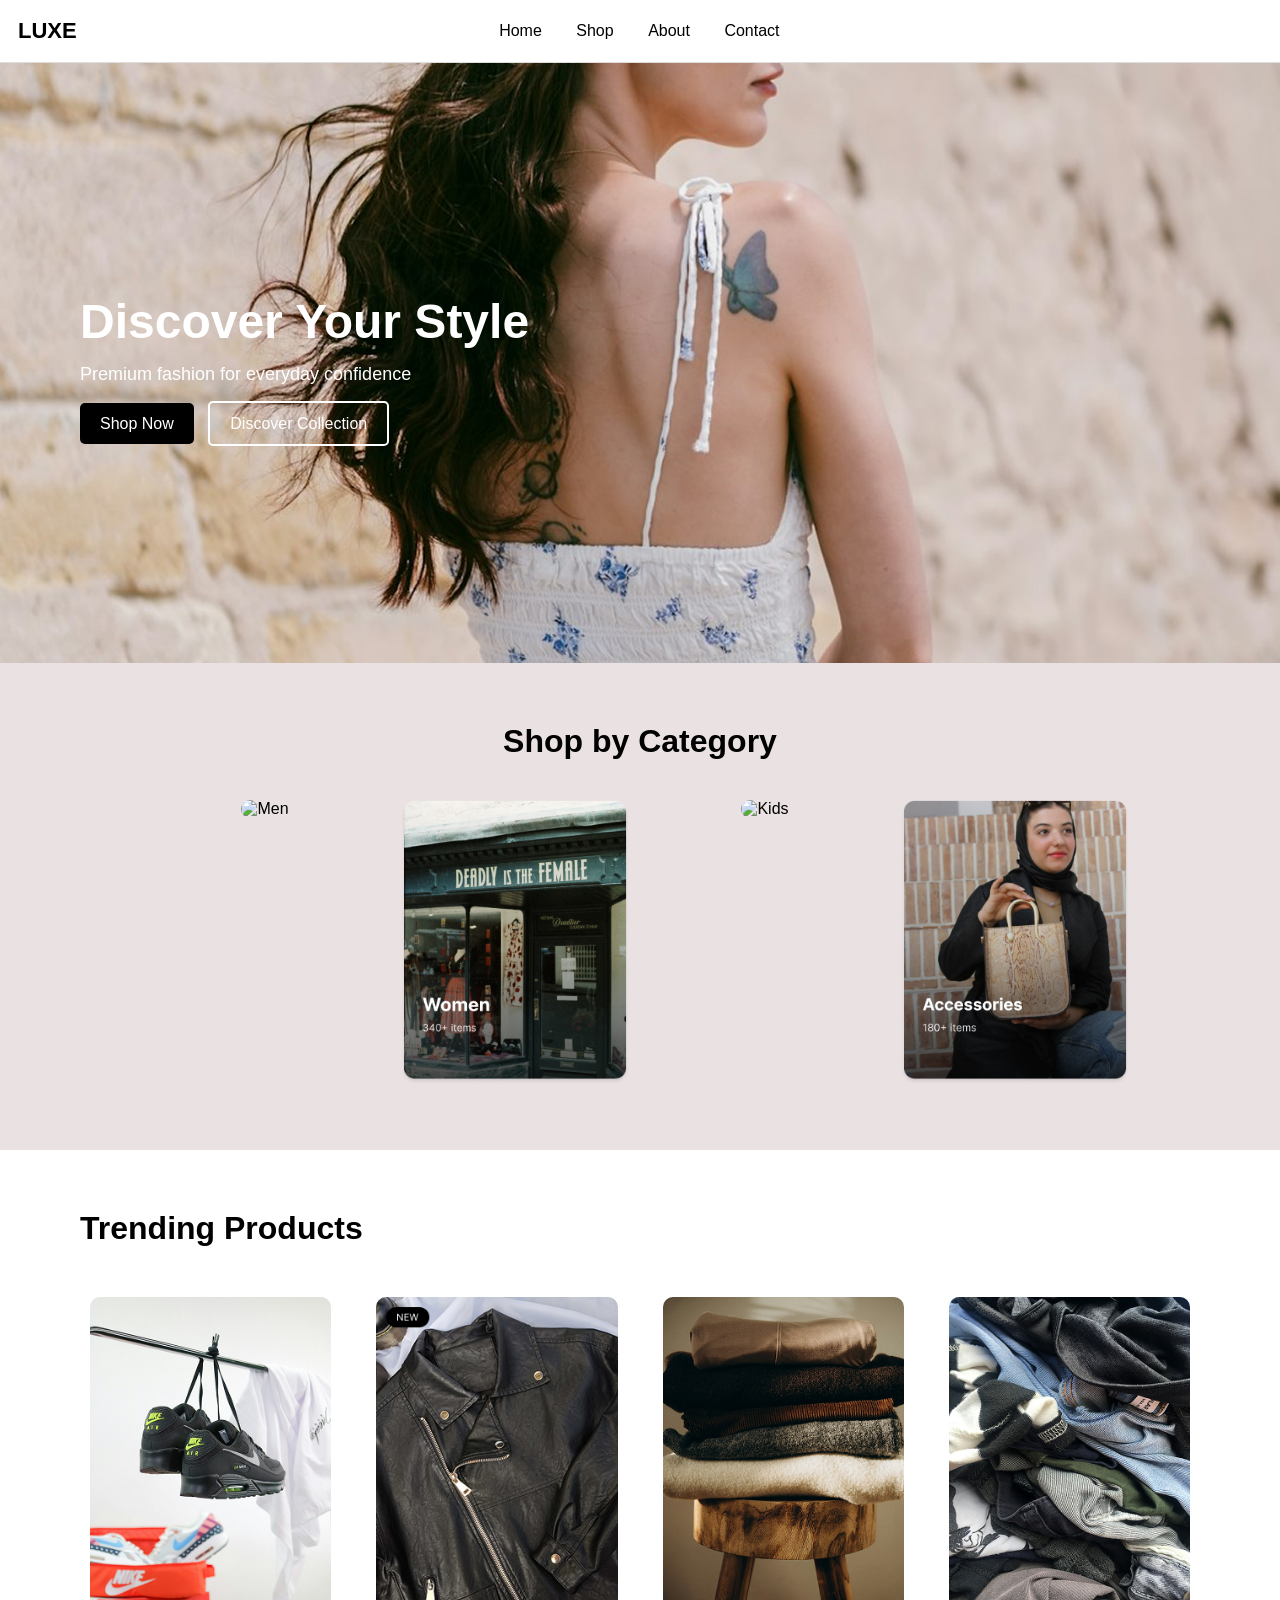
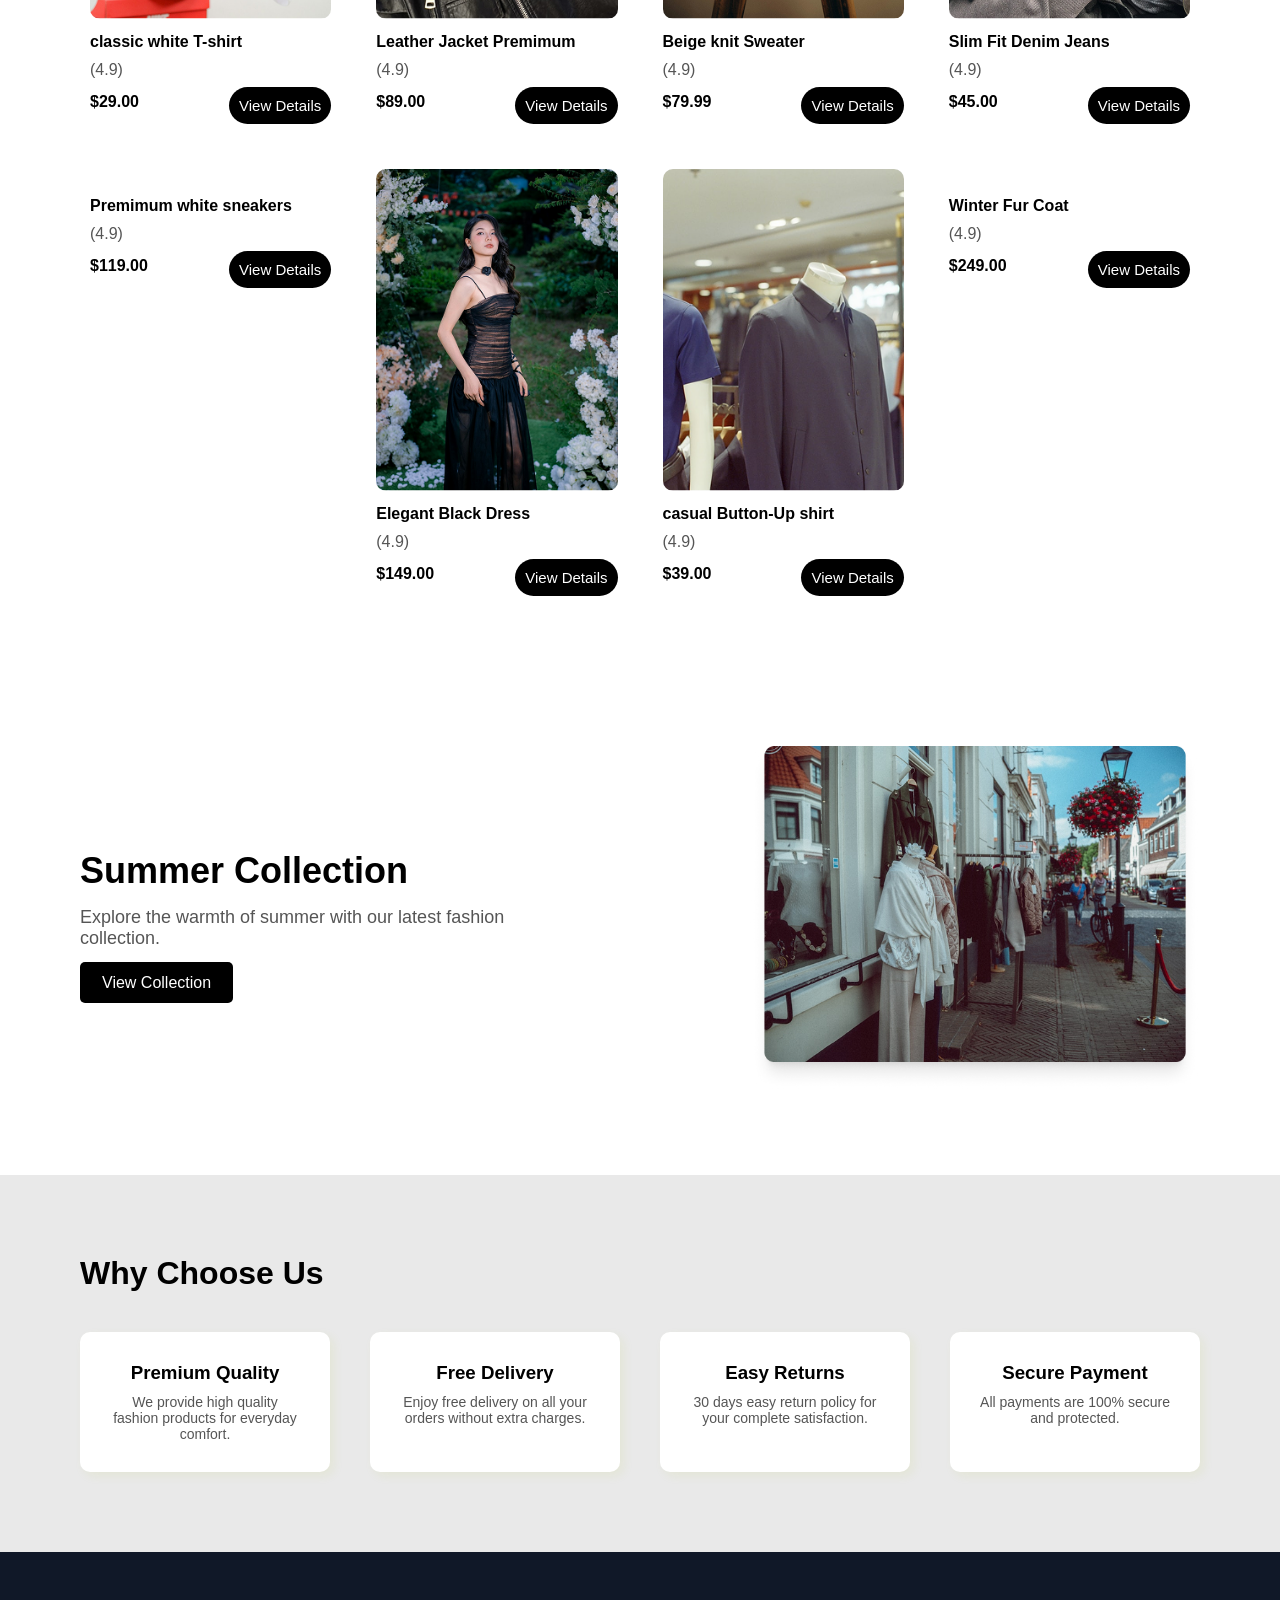
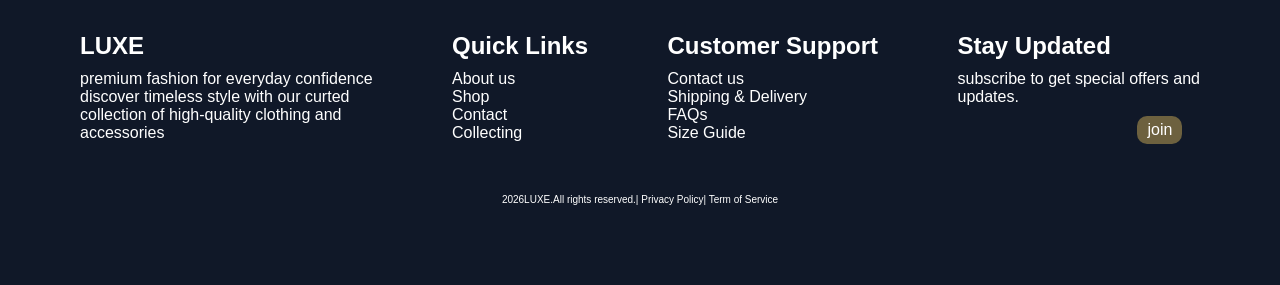
==== commit 0d3eb4d3: "project.html" ====
--- a/index.html
+++ b/index.html
@@ -4,412 +4,349 @@
 <head>
     <meta charset="UTF-8">
     <meta name="viewport" content="width=device-width, initial-scale=1.0">
-    <title>E-commerce Website</title>
-    <link rel="stylesheet" href="stylish.css">
-    <link href="https://cdn.jsdelivr.net/npm/bootstrap@5.3.8/dist/css/bootstrap.min.css" rel="stylesheet"
-        integrity="sha384-sRIl4kxILFvY47J16cr9ZwB07vP4J8+LH7qKQnuqkuIAvNWLzeN8tE5YBujZqJLB" crossorigin="anonymous">
-    <script src="https://cdn.jsdelivr.net/npm/bootstrap@5.3.8/dist/js/bootstrap.bundle.min.js"
-        integrity="sha384-FKyoEForCGlyvwx9Hj09JcYn3nv7wiPVlz7YYwJrWVcXK/BmnVDxM+D2scQbITxI"
-        crossorigin="anonymous"></script>
-    <link rel="stylesheet" href="https://cdn.jsdelivr.net/npm/bootstrap-icons@1.13.1/font/bootstrap-icons.min.css">
+    <title>Ecommerce</title>
+
+    <!-- CSS File Link -->
+    <link rel="stylesheet" href="./assets/style/style.css">
+    <link rel="stylesheet" href="https://cdnjs.cloudflare.com/ajax/libs/font-awesome/7.0.1/css/all.min.css">
 </head>
-<link rel="stylesheet" href="assets/style/style.css">
 
 <body>
 
-
-    <!-- </div> -->
-    <div class="head">
-        <div class="text">
-            <h3 class="hed">LUXE</h3>
-            <!-- <button class="navbar-toggler" type="button" data-bs-toggle="collapse" data-bs-target="#navbarText" aria-controls="navbarText" aria-expanded="false" aria-label="Toggle navigation">
-      <span class="navbar-toggler-icon"></span>
-             <-- </button> -->
-            <!-- <div class="text"> -->
-            <ul class="items">
-                <li class="nav-item">
-                    <a class="nav-link active" aria-current="page" href="http://127.0.0.1:5502/index.html">Home</a>
-                </li>
-                <li class="nav-item">
-                    <a class="nav-link" href=http://127.0.0.1:5502/product.html>Shop</a>
-                </li>
-                <li class="nav-item">
-                    <a class="nav-link" href="">About</a>
-                </li>
-                <li class="nav-item">
-                    <a class="nav-link" href="/contact.html">Contact</a>
-                </li>
-            </ul>
-            <span class="imagee">
-                <i class="bi bi-search"></i>
-                <i class="bi bi-suit-heart"></i>
-                <i class="bi bi-cart"></i>
-                <i class="bi bi-person"></i>
-            </span>
-        </div>
-        <!-- </div> -->
-    </div>
-    <div>
-
-        <div class="background">
-            <div class="rel">
-                <h1>Discover Your Style</h1>
-                <p>Premium fashion for everyday confidence</p>
-                <button class="butt">Shop Now -></button>
-                <button class="button">Explore Collection</button>
-            </div>
-
-        </div>
-
-        <p class="para">Shop by Category</p>
-        <div class="picture">
-
-            <div class="one">
-             <img src="./assets/image/Men items.png" alt="Men item">
-                <h1 class="two">Men</h1>
-                <p class="twoo">230+ items</p>
-            </div>
-
-            <div>
-                <img class="img1" src="./assets/image/women item.png" alt="Women item">
-
-                <h1 class="twooo">Women</h1>
-                <p class="tw">340+ items</p>
-            </div>
-
-
-            <div> <img src="./assets/image/Kids item.png" alt="Kids item">
-                <h1 class="thre">Kids</h1>
-                <p class="three">150+ items</p>
-            </div>
-
-            <div> <img src="./assets/image/Accessories.png" alt="Accessories item">
-                <h1 class="for">Accessories</h1>
-                <p class="four">180+ items</p>
-            </div>
-        </div>
-        <br>
-
-        <div class="hero">
-
-            <div class="section">
-                <h2>Trending Products</h2>
-            </div>
-            <span class="view">View All-></span>
-
-        </div>
-
-
-        <div class="car">
-            <div class="shoes">
-                <img src="./assets/image/Classic White T-Shirt.png" alt="Claasic White T-Shirt">
-                <p>Claasic White T-Shirt</p>
-
-
-
-                <div class="star">
-                    <img src="./assets/image/star icon.png" alt="">
-                    <img src="./assets/image/star icon.png" alt="">
-                    <img src="./assets/image/star icon.png" alt="">
-                    <img src="./assets/image/star icon.png" alt="">
-                    <img src="./assets/image/star half icon.png" alt="">
-                    <span>(4.8)</span>
-                </div>
-
-                <div class="dollar">
-                    <h4>$29.99</h4>
-                    <button class="Detail"><i class="bi bi-eye"></i>
-                        View Details</button>
-
-                </div>
-
-            </div>
-          <div class="shoes">
-                <img src="./assets/image/Leather Jacket Premium.png" alt="Leather Jacket Premium">
-                <p>Leather Jacket Premium</p>
-
-
-                <div class="star">
-                     <img src="./assets/image/star icon.png" alt="">
-                    <img src="./assets/image/star icon.png" alt="">
-                    <img src="./assets/image/star icon.png" alt="">
-                    <img src="./assets/image/star icon.png" alt="">
-                    <img src="./assets/image/star half icon.png" alt="">
-                    <span>(4.9)</span>
-                </div>
-                <div class="dollar">
-                    <h4>$199.99</h4>
-                    <button class="Detail"><i class="bi bi-eye"></i>
-                        View Details</button>
-                </div>
-            </div>
-
-            <div class="shoes">
-                <img src="./assets/image/Beige Knit Sweater.png" alt="Beige Knit Sweater">
-                <p>Beige Knit Sweater</p>
-
-
-
-                <div class="star">
-                     <img src="./assets/image/star icon.png" alt="">
-                    <img src="./assets/image/star icon.png" alt="">
-                    <img src="./assets/image/star icon.png" alt="">
-                    <img src="./assets/image/star icon.png" alt="">
-                    <img src="./assets/image/star half icon.png" alt="">
-                    <span>(4.8)</span>
-                </div>
-
-
-
-                <div class="dollar">
-                    <h4>$79.99</h4>
-                    <button class="Detail"><i class="bi bi-eye"></i>
-                        View Details</button>
-
-                </div>
-
-            </div>
-
-            <div class="shoes">
-                <img src="./assets/image/Slim.png" alt="Slim Fit Denim Jeans">
-                <p>Slim Fit Denim Jeans</p>
-
-
-
-                <div class="star">
-                      <img src="./assets/image/star icon.png" alt="">
-                    <img src="./assets/image/star icon.png" alt="">
-                    <img src="./assets/image/star icon.png" alt="">
-                    <img src="./assets/image/star icon.png" alt="">
-                    <img src="./assets/image/star half icon.png" alt="">
-                    <span>(4.8)</span>
-                </div>
-
-
-
-                <div class="dollar">
-                    <h4>$29.99</h4>
-                    <button class="Detail"><i class="bi bi-eye"></i>
-                        View Details</button>
-
-                </div>
-            </div>
-       </div>
-
-       <div class="car">
-            <div class="shoes">
-                <img src="./assets/image/Premium white Sneakers.png" alt="">
-                <p>Premium White Sneakers</p>
-
-
-
-                <div class="star">
-                     <img src="./assets/image/star icon.png" alt="">
-                    <img src="./assets/image/star icon.png" alt="">
-                    <img src="./assets/image/star icon.png" alt="">
-                    <img src="./assets/image/star icon.png" alt="">
-                    <img src="./assets/image/star half icon.png" alt="">
-                    <span>(4.8)</span>
-                </div>
-
-
-
-                <div class="dollar">
-                    <h4>$119.99</h4>
-                    <button class="Detail"><i class="bi bi-eye"></i>
-                        View Details</button>
-
-                </div>
-
-
-
-
-
-            </div>
-          <div class="shoes">
-                <img src="./assets/image/Elegant Black Dress.png" alt="Elegant Black Dress">
-                <p>Elegant Black Dress</p>
-
-
-
-                <div class="star">
-                      <img src="./assets/image/star icon.png" alt="">
-                    <img src="./assets/image/star icon.png" alt="">
-                    <img src="./assets/image/star icon.png" alt="">
-                    <img src="./assets/image/star icon.png" alt="">
-                    <img src="./assets/image/star half icon.png" alt="">
-                    <span>(4.9)</span>
-                </div>
-
-
-
-                <div class="dollar">
-                    <h4>$149.99</h4>
-                    <button class="Detail"><i class="bi bi-eye"></i>
-                        View Details</button>
-
-                </div>
-
-
-
-
-
-            </div>
-
-            <div class="shoes">
-                <img src="./assets/image/casual Button-Up shirt.png" alt="">
-                <p>Casual Button-Up Shirt</p>
-
-
-
-                <div class="star">
-                     <img src="./assets/image/star icon.png" alt="">
-                    <img src="./assets/image/star icon.png" alt="">
-                    <img src="./assets/image/star icon.png" alt="">
-                    <img src="./assets/image/star icon.png" alt="">
-                    <img src="./assets/image/star half icon.png" alt="">
-                    <span>(4.5)</span>
-                </div>
-
-
-
-                <div class="dollar">
-                    <h4>$59.99</h4>
-                    <button class="Detail"><i class="bi bi-eye"></i>
-                        View Details</button>
-
-                </div>
-
-
-
-
-
-            </div>
-
-            <div class="shoes">
-                <img src="./assets/image/winter wool coat.png" alt="">
-                <p>Winter Wool Coat</p>
-
-
-
-                <div class="star">
-                     <img src="./assets/image/star icon.png" alt="">
-                    <img src="./assets/image/star icon.png" alt="">
-                    <img src="./assets/image/star icon.png" alt="">
-                    <img src="./assets/image/star icon.png" alt="">
-                    <img src="./assets/image/star half icon.png" alt="">
-                    <span>(4.9)</span>
-                </div>
-
-
-
-                <div class="dollar">
-                    <h4>$249.99</h4>
-                    <button class="Detail"><i class="bi bi-eye"></i>
-                        View Details</button>
-
-                </div>
-            </div>
-       </div>
-
-
-    </div>
-
-
-
-<section class="sunny">
-<div class="sunny-text">
-    <h3>Summer Collection</h3>
-    <p>Embrace the warmth of summer with our latest collection.
-        Fresh styles,vibrant colors,and comfortable fabrics perfect for the season.
+<!-- NAVBAR START -->
+<header class="navbar">
+
+    <!-- Logo -->
+    <div class="logo">
+        LUXE
+    </div>
+
+    <!-- Navigation Menu -->
+    <nav class="nav-links">
+        <a href="index.html">Home</a>
+        <a href="product.html">Shop</a>
+        <a href="category.html">About</a>
+        <a href="contact.html">Contact</a>
+    </nav>
+
+    <!-- Icons -->
+    <div class="icons">
+        <span><i class="fa-solid fa-magnifying-glass"></i></span>
+        <span><i class="fa-solid fa-heart"></i></span>
+        <span><i class="fa-solid fa-cart-arrow-down"></i></span>
+        <span><i class="fa-solid fa-users"></i></span>
+    </div>
+    <div class="menuicon">
+        <i class="fa-solid fa-bars"></i>
+    </div>
+
+</header>
+<!-- NAVBAR END -->
+
+
+
+
+<!-- section area -->
+ <!-- HERO SECTION START -->
+
+<section class="hero">
+
+    <div class="hero-text">
+        <h1>Discover Your Style</h1>
+        <p>Premium fashion for everyday confidence</p>
+
+        <div class="hero-buttons">
+            <a href="#" class="btn1">Shop Now</a>
+            <a href="#" class="btn2">Discover Collection</a>
+        </div>
+    </div>
+
+</section>
+
+<!-- HERO SECTION END -->
+
+<!-- CATEGORY SECTION START -->
+
+<section class="category-sec">
+
+    <h2 class="category-title">Shop by Category</h2>
+
+    <div class="category-container">
+
+        <div class="category-card">
+            <img src="./assets/image/men.png" alt="Men">
+           
+        </div>
+
+        <div class="category-card">
+            <img src="./assets/image/women.png" alt="Women">
+            
+        </div>
+
+        <div class="category-card">
+            <img src="./assets/image/kids.png" alt="Kids">
+           
+        </div>
+
+        <div class="category-card">
+            <img src="./assets/image/asessories.png" alt="Accessories">
+           
+        </div>
+
+    </div>
+
+</section>
+
+<!-- CATEGORY SECTION END -->
+
+<!-- TRENDING PRODUCTS START -->
+
+<section class="trending">
+
+    <h2 class="section-title">Trending Products</h2>
+
+    <div class="products-container">
+
+        <div class="product-card">
+            <img src="./assets/image/Classic White T-Shirt.png" alt="">
+            <h4>classic white T-shirt</h4>
+            <div class="star">
+                <i class="fa-solid fa-star"></i>
+                <i class="fa-solid fa-star"></i>
+                <i class="fa-solid fa-star"></i>
+                <i class="fa-solid fa-star"></i>
+                <span>(4.9)</span>
+            </div>
+            <div class="rate-btn">
+            <p>$29.00</p>
+            <button>View Details</button>
+            </div>
+        </div>
+
+        <div class="product-card">
+            <img src="./assets/image/Leather Jacket Premium.png" alt="">
+            <h4>Leather Jacket Premimum</h4>
+            <div class="star">
+                <i class="fa-solid fa-star"></i>
+                <i class="fa-solid fa-star"></i>
+                <i class="fa-solid fa-star"></i>
+                <i class="fa-solid fa-star"></i>
+                <span>(4.9)</span>
+            </div>
+            <div class="rate-btn">
+            <p>$89.00</p>
+            <button>View Details</button>
+            </div>
+        </div>
+
+        <div class="product-card">
+            <img src="./assets/image/Beige Knit Sweater.png" alt="">
+            <h4>Beige knit Sweater</h4>
+            <div class="star">
+                <i class="fa-solid fa-star"></i>
+                <i class="fa-solid fa-star"></i>
+                <i class="fa-solid fa-star"></i>
+                <i class="fa-solid fa-star"></i>
+                <span>(4.9)</span>
+            </div>
+            <div class="rate-btn">
+            <p>$79.99</p>
+            <button>View Details</button>
+        </div>
+        </div>
+
+        <div class="product-card">
+            <img src="./assets/image/Slim.png" alt="">
+            <h4>Slim Fit Denim Jeans</h4>
+            <div class="star">
+                <i class="fa-solid fa-star"></i>
+                <i class="fa-solid fa-star"></i>
+                <i class="fa-solid fa-star"></i>
+                <i class="fa-solid fa-star"></i>
+                <span>(4.9)</span>
+            </div>
+            <div class="rate-btn">
+            <p>$45.00</p>
+            <button>View Details</button>
+            </div>
+        </div>
+
+        <div class="product-card">
+            <img src="./assets/image/Premium white Sneakers.png" alt="">
+            <h4>Premimum white sneakers</h4>
+            <div class="star">
+                <i class="fa-solid fa-star"></i>
+                <i class="fa-solid fa-star"></i>
+                <i class="fa-solid fa-star"></i>
+                <i class="fa-solid fa-star"></i>
+                <span>(4.9)</span>
+            </div>
+            <div class="rate-btn">
+            <p>$119.00</p>
+            <button>View Details</button>
+            </div>
+        </div>
+
+        <div class="product-card">
+            <img src="./assets/image/Elegant Black Dress.png" alt="">
+            <h4>Elegant Black Dress</h4>
+            <div class="star">
+                <i class="fa-solid fa-star"></i>
+                <i class="fa-solid fa-star"></i>
+                <i class="fa-solid fa-star"></i>
+                <i class="fa-solid fa-star"></i>
+                <span>(4.9)</span>
+            </div>
+            <div class="rate-btn">
+            <p>$149.00</p>
+            <button>View Details</button>
+            </div>
+        </div>
+
+        <div class="product-card">
+            <img src="./assets/image/casual Button-Up shirt.png" alt="">
+            <h4>casual Button-Up shirt</h4>
+            <div class="star">
+                <i class="fa-solid fa-star"></i>
+                <i class="fa-solid fa-star"></i>
+                <i class="fa-solid fa-star"></i>
+                <i class="fa-solid fa-star"></i>
+                <span>(4.9)</span>
+            </div>
+            <div class="rate-btn">
+            <p>$39.00</p>
+            <button>View Details</button>
+            </div>
+        </div>
+
+        <div class="product-card">
+            <img src="./assets/image/winter wool coat.png" alt="">
+            <h4>Winter Fur Coat</h4>
+            <div class="star">
+                <i class="fa-solid fa-star"></i>
+                <i class="fa-solid fa-star"></i>
+                <i class="fa-solid fa-star"></i>
+                <i class="fa-solid fa-star"></i>
+                <span>(4.9)</span>
+            </div>
+            <div class="rate-btn">
+            <p>$249.00</p>
+            <button>View Details</button>
+            </div>
+        </div>
+
+    </div>
+
+</section>
+
+
+<!-- TRENDING PRODUCTS END -->
+
+<!-- SUMMER COLLECTION SECTION -->
+
+<section class="summer">
+
+    <div class="summer-text">
+
+        <h2>Summer Collection</h2>
+
+        <p>
+            Explore the warmth of summer with our latest fashion collection.
+        </p>
+
+        <a href="#" class="summer-btn">View Collection</a>
+
+    </div>
+
+
+    <div class="summer-image">
+
+        <img src="./assets/image/Summer Collection.png" alt="Summer Collection">
+
+    </div>
+
+</section>
+
+
+<!-- WHY CHOOSE US SECTION -->
+
+<section class="why">
+
+    <h2 class="section-title">Why Choose Us</h2>
+
+    <div class="why-container">
+
+        <div class="why-card">
+            <i class="fa-solid fa-star"></i>
+            <h3>Premium Quality</h3>
+            <p>We provide high quality fashion products for everyday comfort.</p>
+        </div>
+
+        <div class="why-card">
+            <i class="fa-solid fa-truck"></i>
+            <h3>Free Delivery</h3>
+            <p>Enjoy free delivery on all your orders without extra charges.</p>
+        </div>
+
+        <div class="why-card">
+            <i class="fa-solid fa-rotate-left"></i>
+            <h3>Easy Returns</h3>
+            <p>30 days easy return policy for your complete satisfaction.</p>
+        </div>
+
+        <div class="why-card">
+            <i class="fa-solid fa-shield"></i>
+            <h3>Secure Payment</h3>
+            <p>All payments are 100% secure and protected.</p>
+        </div>
+
+    </div>
+
+</section>
+
+<footer class="footer">
     
-    </p>
-    <button>View Collection-></button>
-</div>
-<div class="sunny-image">
-    <img src="./assets/image/Summer Collection.png" alt="">
-</div>
-
-</section>
-<section class="feature">
-    <h2>Why Choose Us</h2>
-</section>
-<div class="feature-container">
-    <div class="feature-card">
-        <img src="./assets/image/Premium quality.png" alt="">
-        <h3>Premium Quality</h3>
-        <p>Carefully selected materials and exceptional craftsmanship</p>
-    </div>
-    <div class="feature-card">
-        <img src="./assets/image/free delevery.png" alt="">
-        <h3>Free Delivery</h3>
-        <p>Free shipping on all orders over $100</p>
-    </div>
-    <div class="feature-card">
-        <img src="./assets/image/Easy return.png" alt="">
-        <h3>Easy Returns</h3>
-        <p>30-day hassie-free return policy</p>
-    </div>
-    <div class="feature-card">
-        <img src="./assets/image/secure payment.png" alt="">
-        <h3>Secure Payment</h3>
-        <p>100% secure payment processing</p>
-    </div>
-</div>
+    <div class="footer-container-boxes">
+        <div class="footer-part">
+            <h2>LUXE</h2>
+            <p>premium fashion for everyday confidence</p>
+              <p>  discover timeless style with our curted </p>
+              <p>  collection of high-quality clothing and </p>
+               <P>accessories </p>
+        </div>
+
+        <div class="footer-part">
+            <h2>Quick Links</h2>
+            <p>About us</p>
+            <p>Shop </p>
+            <p>Contact </p>
+            <P>Collecting</p>
+        </div>
+
+
+        <div class="footer-part">
+            <h2>Customer Support</h2>
+            <p>Contact us</p>
+            <p>Shipping & Delivery </p>
+            <p>FAQs </p>
+            <P>Size Guide</p>
+        </div>
+
+
+        <div class="footer-part">
+            <h2>Stay Updated</h2>
+            <p>subscribe to get special offers and </p>
+            <p>updates.</p>
+           <a href="#">join</a>
+        </div>
+        </div>
+        <div class="footer-bot">
+        <p>2026LUXE.All rights reserved.| Privacy Policy| Term of Service</p>
+
+    </div>
+    
+</footer>
+
+
 </body>
-</section>
-      <footer class="footer">
-        <div class="footer-container">
-          <div class="footer-about">
-            <h2>LUXE</h2>
-
-            <p>
-              Premium fashion for everyday confidence. Discover timeless style
-              with our curated collection of high-quality clothing and
-              accessories.
-            </p>
-          </div>
-
-          <div class="footer-links">
-            <h3>Quick Links</h3>
-            <p>About Us</p>
-            <p>Shop</p>
-            <p>Collections</p>
-            <p>Blog</p>
-          </div>
-
-          <div class="footer-support">
-            <h3>Customer Support</h3>
-            <p>Contact</p>
-            <p>Shipping & Delivery</p>
-            <p>Returns & Exchanges</p>
-            <p>FAQs</p>
-            <p>Size Guide</p>
-          </div>
-
-          <div class="footer-newsletter">
-            <h3>Stay Updated</h3>
-
-            <p>Subscribe to get special offers and updates.</p>
-
-            <input type="email" placeholder="Your email" />
-            <button>Join</button>
-          </div>
-        </div>
-
-        <div class="footer-bottom">
-          <p>
-            © 2026 LUXE. All rights reserved. | Privacy Policy | Terms of
-            Service
-          </p>
-        </div>
-      </footer>
-    </div>
-</div>
-
-
-
-
-</body>
-
 </html>
--- a/assets/style/style.css
+++ b/assets/style/style.css
@@ -1,1195 +1,1123 @@
-root{ 
-    --main-color:#fff;
---primary-color:black;
---secondary-color:grey;
-}
-
-* {
-    margin: 0;
-    padding: 0;
-    box-sizing: border-box;
-}
-
-.head {
+*{
+    margin:0;
+    padding:0;
+    box-sizing:border-box;
+}
+
+/* Body font */
+body{
+    font-family: Arial, sans-serif;
+}
+
+/* Navbar container */
+.navbar{
+    display:flex;
+    justify-content:space-between;
+    align-items:center;
+    padding:18px;
+    border-bottom:1px solid #ddd;
+    background: #fff;
+    position: sticky;
+    top: 0%;
+
+    /* max-width: 1200px; */
+    /* margin: auto; */
+}
+
+
+
+/* Logo style */
+.logo{
+    font-size:22px;
+    font-weight:bold;
+}
+
+/* Navigation links */
+.nav-links a{
+    margin:15px;
+    text-decoration:none;
+    color:black;
+    font-size:16px;
+}
+
+/* Hover effect */
+.nav-links a:hover{
+    color:#888;
+}
+
+/* Icons */
+.icons span{
+    margin-left:15px;
+    cursor:pointer;
+} 
+.menuicon{
+    display: none;
+}
+
+
+/* page header */
+
+/* HERO SECTION */
+
+.hero{
+    height:600px;
+    background-image:url("../image/Hero.png");
+    background-size:cover;
+    background-position:center;
+    background-repeat:no-repeat;
+    display:flex;
+    align-items:center;
+    padding-left:80px;
+}
+
+/* Text */
+
+.hero-text h1{
+    font-size:48px;
+    color:white;
+}
+
+.hero-text p{
+    
+    margin:15px 0;
+    color:white;
+    font-size:18px;
+}
+
+/* Buttons */
+.hero-buttons{
+    margin-top:30px;
+}
+
+.hero-buttons a{
+    text-decoration:none;
+    padding:12px 20px;
+    /* margin-top:20px; */
+    margin-right:10px;
+    border-radius:5px;
+}
+
+.btn1{
+    /* margin-top: 10px; */
+    background:black;
+    color:white;
+}
+
+.btn2{
+    border:2px solid white;
+    color:white;
+}
+
+
+/* CATEGORY SECTION */
+
+.category-sec{
+    padding:60px 80px;
+    border-bottom: #ddd;
+    background-color: #e6dcdcd3;
+}
+
+.category-title{
+    text-align:center;
+    font-size:32px;
+    margin-bottom:40px;
+}
+
+.category-container{
+    display:flex;
+    gap: 20px;
+    justify-content:center;
+    flex-wrap: wrap;
+}
+
+.category-card{
+    width:230px;
+    text-align:center;
+}
+
+.category-card img{
+    width:100%;
+    border-radius:10px;
+}
+
+ 
+
+
+
+/* TRENDING PRODUCTS */
+
+.trending{
+    padding:60px 80px;
+}
+
+.section-title{
+    /* text-align:center; */
+    font-size:32px;
+    margin-bottom:40px;
+}
+
+.products-container{
+    display:grid;
+    grid-template-columns:repeat(4,1fr);
+    gap:25px;
+}
+
+.product-card{
+    /* background:white; */
+    border-radius:10px;
+    padding:10px;
+    /* text-align:center; */
+    /* box-shadow:0 4px 10px rgba(0,0,0,0.1); */
+}
+.product-card .star{
+    color: yellow;
+}
+.product-card .star span{
+    color: #555;
+}
+
+.rate-btn{
     display: flex;
     justify-content: space-between;
     align-items: center;
+}
+.product-card img{
+    width:100%;
+    border-radius:10px;
+}
+
+.product-card h4{
+    margin:10px 0;
+    font-size:16px;
+}
+
+.product-card p{
+    font-weight:bold;
+}
+
+.product-card button{
+    margin-top:8px;
+    padding:8px 15px;
+    border:none;
+    background:black;
+    color:white;
+    border-radius:5px;
+    cursor:pointer;
+}
+
+.product-card button:hover{
+    background:#444;
+}
+
+
+/* SUMMER COLLECTION SECTION */
+
+.summer{
+    display:flex;
+    align-items:center;
+    justify-content:space-between;
+    padding:80px;
+    background:#fff;
+}
+
+/* Text Area */
+
+.summer-text{
+    max-width:500px;
+}
+
+.summer-text h2{
+    font-size:36px;
+    margin-bottom:15px;
+}
+
+.summer-text p{
+    font-size:18px;
+    color:#555;
+    margin-bottom:25px;
+}
+
+/* Button */
+
+.summer-btn{
+    text-decoration:none;
+    background:black;
+    color:white;
+    padding:12px 22px;
+    border-radius:5px;
+}
+
+/* Image */
+
+.summer-image img{
+    width:450px;
+    border-radius:10px;
+}
+
+
+/* WHY CHOOSE US SECTION */
+
+.why{
+    padding:80px;
+    background:#dededea8;
+}
+
+/* Container */
+
+.why-container{
+    display:flex;
+    justify-content:space-between;
+    gap:30px;
+    flex-wrap:wrap;
+}
+
+/* Cards */
+
+.why-card{
+    background:white;
+    padding:30px;
+    width:250px;
+    text-align:center;
+    border-radius:10px;
+    box-shadow:4px 4px 10px rgba(188, 208, 56, 0.1);
+}
+
+/* Icons */
+
+.why-card i{
+    font-size:30px;
+    margin-bottom:15px;
+    color:rgba(157, 137, 76, 0.653)
+}
+
+/* Heading */
+
+.why-card h3{
+    margin-bottom:10px;
+}
+
+/* Text */
+
+.why-card p{
+    font-size:14px;
+    color:#555;
+}
+
+.footer{
+    background-color: #101828;
+    padding : 80px;
+    border : none;
+   
+}
+.footer-container-boxes{
+    display: flex;
+    justify-content: space-between;
+    color: white;
+    flex-wrap: wrap;
+    gap: 15px;
+    
+}
+
+.footer-part h2{
+   
+margin-bottom: 10px;
+
+}
+.footer-bot{
+  color: white;
+  display: flex;
+  justify-content: center;
+  align-items: center;
+  margin-top: 50px;
+  text-align: center;
+  font-size:10px
+}
+
+.footer-part a{
+    text-decoration: none;
+    padding: 5px 10px;
+    background-color: rgba(157, 137, 76, 0.653);
+    border-radius: 10px;
+    /* display: flex;
+    justify-content: end; */
+    margin-left: 180px;
+    color: white;
+    display: inline-block;
+    margin-top: 10px;
+
+}
+
+
+
+/* shop page */
+
+/* shop all project */
+.shop-header{
+    padding:40px 60px;
+    background:#f6f6f6;
+    border-bottom:1px solid #eee;
+}
+.shop-title h2{
+    font-size: 35px;
+    margin-bottom: 10px;
+}
+
+.breadcrumb a{
+    text-decoration: none;
+    color: #888;
+}
+.breadcrumb .home{
+    color: black;
+}
+
+/* show 12 product */
+
+.shop-products{
+    padding:30px 60px;
+}
+
+.top-bar{
+    display:flex;
+    justify-content:space-between;
+    align-items:center;
+    padding:10px 0;
+}
+
+.top-bar p{
+    font-size:16px;
+    color:#555;
+}
+
+.top-bar select{
+    font-size:15px;
+    padding:8px 12px;
+    border:1px solid #ccc;
+    background:white;
+}
+
+/* filters + products */
+.filter-pic{
+    display: flex;
+    gap: 30px;
+    padding:30px 50px;
+}
+.filter{
+    width: 250px;
+    background: #FFFAFA;
+
+}
+
+.filter h4{
+    margin-top: 20px;
+    padding: 10px 0px;
+}
+.category{
+    display: flex;
+    flex-direction: column;
+    gap: 10px;
+}
+
+.range{
+    display: flex;
+    justify-content: space-between;
+    margin-top: 20px;
+}
+
+.size-btn{
+    display: flex;
+    gap: 5px;
+    flex-wrap: wrap;
+    
+}
+
+.size-btn button{
+    padding: 17px ;
+   /* display: grid; */
+   border-radius: 10px;
+}
+
+.colors{
+    display: flex;
+    gap: 10px;
+    flex-wrap: wrap;
+}
+.colors div{
+    width:40px;
+    height:40px;
+    border-radius:50%;
+    border:1px solid black;
+}
+
+.black{background:black;}
+.white{background:white;}
+.gray{background:gray;}
+.brown{background:brown;}
+.blue{background:blue;}
+.red{background:red;}
+
+.clear-btn{
+    font-size: 20px;
+    padding: 10px;
+    margin-top: 20px;
+    text-align: center;
     width: 100%;
-    height: 12vh;
-    background-color:var(--main-color);
-    /* margin-left: 10px; */
-    /* margin-right: 100px; */
-}
-
-.items {
-    display: flex;
-    
-    gap: 30px;
-    padding-left: 190px;
-    color: #4A5565
-        /* align-items:center; */
-        /* justify-content: center; */
-}
-
-.hed {
-    padding-left: 20px;
-    padding-bottom: 10px;
-}
-
-.text {
-    padding-top: 20px;
+}
+.pictures{
+    flex: 1;
+    display: grid;
+    grid-template-columns: repeat(3 , 1fr);
+    gap: 10px;
+    /* background-color: aqua; */
+}
+.pictures-card img{
+    width:100%;
+}
+
+.pictures-card{
+    padding:15px;
+    border:1px solid #ddd;
+    border-radius:10px;
+}
+
+.pictures-card h4{
+    font-size: 20px;
+    font-weight: bold;
+    margin: 10px;
+
+}
+
+.pictures-card .star{
+    color: yellow;
+}
+.pictures-card .star span{
+    color: #555;
+}
+
+.pictures-card p{
+    font-size: 20px;
+    font-weight: bold;
+}
+.rate-btn{
     display: flex;
     justify-content: space-between;
     align-items: center;
-
-}
-
-.imagee {
-    padding-left: 550px;
-    padding-bottom: 10px;
-    display: flex;
-    gap: 20px;
-}
-
-.nav-item {
-    padding-left: 5px;
-    list-style-type: none;
-}
-
-.background {
-
-    width: 100%;
-    height: 80vh;
-    background-image: url("/assets/image/Hero.png");
-    background-size: cover;
-    position: relative;
-    padding-left: 20px;
-    margin-left: 5px;
-}
-
-.rel {
-    position: absolute;
-    top: 45%;
-    left: 5%;
-}
-
-.rel h1 {
-    color:var(--main-color);
-    font-weight: 600;
-    font-size: 55px;
-}
-
-.rel p {
-    color: var(--main-color);
-}
-
-.butt {
-
-    border-radius: 5px;
-    padding: 10px 20px;
-    margin-right: 10px;
-    cursor: pointer;
-    border: none;
-
-
-}
-
-.button {
-    background-color: white;
-    background: transparent;
-    border: 1px solid white;
-    color: var(--main-color);
+}
+.rate-btn button{
     padding: 10px;
-}
-
-.para {
-    padding-left: 600px;
-    padding-top: 50px;
-    font-weight: 600;
-    font-size: 30px;
-}
-
-.picture {
-    padding-left: 100px;
-    position: relative;
-    display: flex;
-    border-radius: 50px;
-    gap: 20px;
-    /* background-image: url("/Container\ \(2\).png"); */
-
-}
-
-
-.one {
-    position: relative;
-    /* height:300px; */
-}
-
-.two {
-    position: absolute;
-    top: 240px;
-    color:var(--main-color);
-    padding-left: 20px;
-}
-
-.twoo {
-    position: absolute;
-    top: 300px;
-    color: var(--main-color);
-    padding-left: 20px;
-}
-
-.twooo {
-    position: absolute;
-    top: 240px;
-    color: var(--main-color);
-    padding-left: 20px;
-}
-
-.tw {
-
-    position: absolute;
-    top: 300px;
-    color: var(--main-color);
-    padding-left: 20px;
-}
-
-.thre {
-    position: absolute;
-    top: 240px;
-    color: var(--main-color);
-    padding-left: 20px;
-}
-
-.three {
-    position: absolute;
-    top: 300px;
-    color: var(--main-color);
-    padding-left: 20px;
-}
-
-.for {
-    position: absolute;
-    top: 240px;
-    color: #fff;
-    padding-left: 20px;
-}
-
-.four {
-    position: absolute;
-    top: 300px;
-    color: var(--main-color);
-    padding-left: 20px;
-}
-
-.hero {
-
-    justify-content: space-between;
-    display: flex;
-    padding-left: 90px;
-
-
-
-
-
-}
-.view{
-    padding-right: 80px;
-}
-
-
-
-
-.car {
-    display: flex;
-    gap: 40px;
-    padding-left: 90px;
-    padding-top:30px;
-
-}
-
-.shoes p {
-    margin-left: -42px;
-    padding-top: 20px;
-    font-weight: 500;
-    font-size: large;
-}
-
-.shoes img {
-
-    border-radius: 20px;
-
-}
-
-.star {
-    display: flex;
-    gap: 10px;
-
-}
-
-.star img {
-    height: 25px;
-}
-
-.star span {
-
-    /* padding-top:1px; */
-    color: var(--secondary-color);
-    font-weight: 500;
-}
-
-h4 {
-    padding-top: 10px;
-}
-
-.dollar {
-  margin-left: 2px;
-    display: flex;
-    gap: 70px;
-}
-
-.Detail {
-    /* margin-left: 150px; */
-    background-color: black;
-    color: white;
-    border-radius: 10px;
-    
-    margin-top: 10px;
-
-
-}
-.sunny{
-    display: flex;
-    align-items: center;
-    justify-content: space-between;
-    padding:80px;
-    background:#f9f9f9;
-}
-.sunny-text{
-    width:50%;
-}
-.sunny-text h3{
-    font-size: 35px;
-    margin-bottom: 30px;
-}
-.sunny-text p{
-    font-size: 18px;
-    margin-bottom: 20px;
-    line-height:1.6;
-    margin-left: -50px;
-}
-.sunny-text button {
-    padding:10px 12px;
     background-color: black;
     color:white;
-    
-    
-    border-radius:15px;
-    cursor: pointer;
-
-}
-.feature{
-    padding:30px;
+    font-size: 15px;
+    border-radius: 20px;
+}
+
+.nextpage{
+grid-column: 1 / -1;
+display:flex;
+justify-content:center;
+gap:10px;
+margin-top:20px;
+}
+.prev-btn{
+    padding: 7px;
+    border-radius: 10px;
+
+}
+
+/* background */
+
+.review{
+    display: flex;
+    justify-content: space-between;
+    padding: 50px 50px;
+    
+}
+
+.secure h4{
+    font-size: 20px;
     text-align: center;
-    background: #f8f8f8;
-}
-.feature h2{
+}
+
+.secure p{
+    margin-top: 10px;
+    color: #555;
+    font-size: small;
+}
+
+
+/* about luxe */
+
+.about-section{
+    width: 100%;
+background-image: url("../image/About\ Luxe.png");
+height: 400px;
+background-size: cover;
+background-repeat: no-repeat;
+
+}
+.about-luxe{
+    display: flex;
+    flex-direction: column;
+    gap: 10px;
+    align-items: center;
+    justify-content: center;
+    height: 100%;
+    color: #fff;
+    
+}
+
+.about-luxe h2{
+    font-size:50px;
+}
+
+/* story */
+
+.story{
+    padding: 30px 40px;
+    text-align: center;
+}
+
+.story h2{
+    margin: 20px;
     font-size: 35px;
-    /* margin-bottom:10px; */
-}
-.feature-container{
-    display: flex;
+    font-weight: 700;
+}
+.story .one{
+  margin-bottom: 10px ;
+}
+/* why we stand */
+
+.stand-content{
+    text-align: center;
+    margin: 50px 30px;
+    display: flex;
+    flex-direction: column;
+    /* justify-content: center; */
+    gap: 20px;
+    
+}
+.stand-content h2{
+     font-size: 35px;
+    font-weight: 700;
+}
+
+.cart{
+    display: flex;
+    gap: 20px;
     justify-content: center;
-    gap:30px;
-    /* flex-wrap: wrap; */
-}
-.feature-card{
-    /* width:20%; */
-    background: #f8f8f8;
-    padding-left:80px;
+    flex-wrap: wrap;
+}
+.cart-icon {
+    width: 300px;
+    display: flex;
+    flex-direction: column;
+    flex-wrap: wrap;
+    gap: 10px;
+    align-items: center;
+    text-align: center;
+
+}
+.cart-icon i{
+    font-size: 40px;
+   color:#B69375;
+}
+
+
+/* review and rating */
+
+.review-sec{
+    padding: 50px 40px;
+    margin-top: 30px;
+    /* margin-bottom: 150px; */
+}
+.rating{
+    display: flex;
+    gap: 20px;
+    flex-wrap: wrap;
+    justify-content: space-evenly;
+
+}
+
+.rating-cart h2{
+    font-size: 50px;
+    text-align: center;
+}
+.rating-cart p{
+    color: #888;
+    text-align: center;
+    font-size: 15px;
+}
+
+/* team */
+.team{
+    margin: 80px 70px;
+}
+.our-team h2{
+    font-size: 35px;
+    font-weight: 700;
+    text-align: center;
+    padding: 20px;
+}
+
+.team-cart{
+    display: flex;
+    justify-content: center;
+    align-items: center;
+    gap: 20px;
+    padding: 10px;
+    
+}
+.team-member{
+    text-align: center;
+}
+
+.team-member img{
+    width: 300px;
+}
+.team-member h5{
+    font-size: 20px;
+    margin-top: 10px;
+}
+.team-member p{
+    color: #888;
+    font-size: small;
+}
+
+.touch{
+    display: flex;
+    justify-content: center;
+    align-items: center;
+    flex-direction: column;
+    gap: 15px;
+    padding: 40px;
+    border-bottom: 1px solid rgb(201, 201, 210);
+    /* background-color: #fcf7f7; */
+}
+.touch h2{
+    font-size: 50px;
+}
+.touch p{
+    color: #706e6e;
+}
+
+/* contact part */
+.contact{
+    display: flex;
+    padding: 50px;
+    gap: 30px;
+
+}
+.contact-info{
+    display: flex;
+    
+    flex-direction: column;
+    gap: 20px;
+    width: 40%;
+}
+.contact-info h2{
+    font-size: 30px;
+}
+
+.record{
+    display: flex;
+    flex-direction: column;
+    gap: 20px;
+}
+.contact .record-info{
+    display: flex;
+    gap: 10px;
+    align-items: flex-start;
+}
+
+.icon{
+   
+    font-size: 18px;
+    color: white;
+    background: burlywood;
+    width: 40px;
+    height: 40px;
+    border-radius: 8px;
+
+    display: flex;
+    align-items: center;
+    justify-content: center;
+}
+
+.icon-info{
+    display: flex;
+    flex-direction: column;
+    gap: 8px;
+}
+
+.icon-info h6{
+    font-size: 15px;
+}
+.icon-info p{
+    
+    font-size: 12px;
+    color: #888;
+}
+
+.map{
+    display: flex;
+    justify-content: center;
+    align-items: center;
+    background-color: #f5f5f5;
+    height: 180px;
+    width: 100%;
     border-radius: 10px;
-    box-shadow: 0 4px 4px rgba(0,0,0,0.1);
-    /* transition:0.3s; */
-
-}
-.feature-card img{
-    /* font-size: 35px; */
-    /* margin-bottom: 15px; */
-
-}
-.feature-card h3{
-    /* margin-bottom: 10px; */
-}
-.feature-card p{
+    color: #333333;
+}
+
+.row{
+    display: flex;
+    justify-content: space-between;
+    margin-bottom: 20px;
+}
+
+/* form wala part */
+.msg{
+    flex: 1;
+}
+
+.msg h2{
+    font-size: 30px;
+    margin-bottom: 20px;
+}
+.msg label {
+    display: flex;
+    flex-direction: column;
+    gap: 6px;
     font-size: 14px;
-    color:#555;
-}
-
- .footer {
-        background: #111;
-        color: white;
-        padding: 60px 80px;
-      }
-
-      .footer-container {
-        display: flex;
+    font-weight: 100px;
+}
+
+.msg input {
+    padding: 10px;
+    border: 1px solid #ccc;
+    border-radius: 6px;
+    width: 100%;
+}
+.coloumn{
+    display: flex;
+    flex-direction: column;
+    gap: 20px;
+}
+
+#textarea{
+    height: 150px;
+    border-radius: 10px;
+}
+
+.snd-msg{
+    padding: 20px;
+    background: black;
+    color: white;
+    font-size: 20px;
+    border-radius: 10px;
+}
+
+/* question */
+.fr-qus{
+    padding: 50px 30px;
+
+}
+.question{
+    display: flex;
+    justify-content: center;
+    flex-direction: column;
+    gap: 20px;
+}
+
+.qus-heading{
+    text-align: center;
+    font-size: 28px;
+    font-weight: 600;
+}
+
+.qus-card{
+    display: flex;
+    flex-direction: column;
+    gap: 20px;
+    text-align: center;
+    width: 700px;
+    /* width: 700px; */
+    margin: auto;
+}
+
+.qus-item{
+    padding: 10px;
+    border: 1px solid rgb(214, 211, 211);
+    border-radius: 10px;
+    box-shadow: 0 4px 6px rgb(150, 144, 144);
+    /* background-color: aqua; */
+    /* width: 400px; */
+    text-align: start;
+    display: flex;
+    flex-direction: column;
+    gap: 13px;
+}
+.qus-item h6{
+    font-size: 13px;
+}
+.qus-item p{
+    color: #706e6e;
+    font-size: 10px;
+}
+
+/* tablet viewport */
+@media(max-width:900px){
+    .nav-links{
+        display: none;
+    }
+
+    .hero{
+        height: 500px;
+        padding-left: 20px;
+    }
+    .products-container{
+        grid-template-columns:repeat(2,1fr);
+    }
+    .summer{
+        flex-direction: column;
+        gap: 20px;
+    }
+    .summer-image img{
+        width: 400px;
+    }
+    .pictures{
+    grid-template-columns: repeat(2,1fr);
+    }
+    
+    .about-section{
+        height: 300px;
+    }
+    .about-luxe h2{
+        font-size: 40px;
+    }
+    .story{
+        padding: 25px;
+        }
+    .story h2{
+        font-size: 30px;
+
+    }
+     .cart{
+        justify-content:center;
+    }
+
+    .cart-icon{
+        width:45%;
+    }
+     .rating{
+        gap:30px;
+    }
+
+    .rating-cart{
+        width:40%;
+    }
+      .team{
+        margin:50px 30px;
+    }
+
+    .team-cart{
+        flex-wrap:wrap;
+    }
+
+    .team-member img{
+        width:250px;
+    }
+
+    
+    .qus-heading{
+        font-size: 24px;
+    }
+
+    
+}
+
+/* mobile view port */
+@media(max-width:770px){
+  
+
+    .menuicon{
+        display: block;
+    }
+    .icons{
+        display: none;
+    }
+
+    .hero{
+        height: 450px;
+        padding: 20px;
+        text-align: center;
+       
+    }
+    .hero-buttons{
+         display: flex;
+        flex-direction: column;
+        gap: 10px;
+               
+    }
+
+    .products-container{
+        grid-template-columns:1fr;
+    }
+
+    .summer{
+        flex-direction: column;
+        gap: 25px;
+     }
+    .summer-image img{
+        width: 100%;
+       
+        border-radius: 10px;
+
+    }
+    .section-title{
+        text-align: center;
+    }
+
+    .why{
+        padding: 40px 20px;
+        align-content: center;
+    }
+    .why-container{
+        justify-content: center;
+    }
+    .shop-header{
+        padding: 25px 20px;
+    }
+    .shop-title h2{
+        font-size: 26px;
+    }
+
+    .top-bar p{
+        font-size: 14px;
+    }
+
+    .top-bar select{
+    font-size:12px;
+    padding:6px 10px;
+    }
+
+    .top-bar{
         justify-content: space-between;
+    }
+   
+    /* filter  */
+    .filter-pic{
+    flex-direction: column;
+    padding: 20px;
+    }
+
+    .filter{
+    width:100%;
+    }
+
+    .pictures{
+        grid-template-columns: 1fr;
+    }
+    
+    .review{
+        flex-direction: column;
+        gap: 20px;
+        /* justify-content: center; */
+    }
+    .secure{
+        text-align: center;
+        /* border: 1px solid gray; */
+    }
+
+    
+    .about-section{
+        height: 250px;
+
+    }
+    .about-luxe h2{
+        font-size: 30px;
+    }
+    .about-luxe p{
+        font-size: 14px;
+        text-align: center;
+    }  .story{
+        padding: 20px;
+        }
+    .story h2{
+        font-size: 25px;
+
+    }
+    .story p{
+        font-size: 14px;
+    }
+    
+
+    .cart{
+        flex-direction:column;
+        align-items:center;
+    }
+
+    .cart-icon{
+        width:90%;
+    }
+
+       .rating{
+        flex-direction:column;
+        align-items:center;
+        gap:20px;
+    }
+
+     .team-cart{
+        flex-direction:column;
+    }
+
+    .team-member img{
+        width:90%;
+    }
+
+    
+    .touch h2{
+    font-size: 30px;
+}
+.touch p{
+    font-size: 14px;
+}
+    .contact{
+        flex-direction: column;
+    }
+
+    .contact-info{
+        justify-content: center;
+        width: 100%;
+    }
+    .contact-info h2{
+        font-size: 25px;
+    }
+
+    .msg h2{
+        font-size: 20px;
+    }
+
+    .button{
+        padding: 10px;
+        font-size: 20px;
+    }
+    .qus-heading{
+        font-size: 20px;
+    }
+    .qus-card{
         flex-wrap: wrap;
-        gap: 40px;
-      }
-
-      .footer-about {
-        width: 21%;
-      }
-
-      .footer-links,
-      .footer-support {
-        width: 180px;
-      }
-
-      .footer-links p,
-      .footer-support p {
-        margin: 8px 0;
-        cursor: pointer;
-      }
-
-      .footer-newsletter {
-        width: 250px;
-      }
-
-      .footer-newsletter input {
         width: 100%;
-        padding: 10px;
-        margin: 10px 0;
-        border: none;
-        border-radius: 5px;
-      }
-
-      .footer-newsletter button {
-        padding: 10px 20px;
-        border: none;
-        background: white;
-        color: black;
-        cursor: pointer;
-        border-radius: 5px;
-      }
-
-      .footer-bottom {
+    }
+
+    .footer{
+        padding: 40px 20px;
+    }
+    .footer-container-boxes{
+        flex-direction: column;
         text-align: center;
-        margin-top: 40px;
-        border-top: 1px solid #444;
-        padding-top: 20px;
-        font-size: 14px;
-      }
-
-      @media (max-width: 740px) {
-        .container {
-          flex-direction: column;
-        }
-        h1 {
-          font-size: 30px;
-        }
-
-        .product-container {
-          display: block;
-        }
-      }
-
-
-
-      :root {
-        --primary-color: rgb(26, 7, 7);
-
-        --secondary-color: blue;
-
-        --text-lg: 30px;
-        --text-md: 25px; /* Global variable */
-      }
-      * {
-        padding: 0px;
-        margin: 0px;
-        box-sizing: border-box;
-      }
-      h1 {
-        font-size: 40px;
-      }
-      h2 {
-        font-size: 30px;
-      }
-
-      h3 {
-        font-size: 20px;
-      }
-
-      .container {
-        width: 1399px;
-        height: 3144px;
-      }
-
-      header {
-        height: 80px;
-
-        display: flex;
-        justify-content: space-between;
-        align-items: center;
-        padding: 15px 40px;
-        background: #ffffff;
-      }
-
-      nav a {
-        margin: 0 15px;
-        text-decoration: none;
-        color: var(--primary-color);
-      }
-
-      i {
-        margin-left: 15px;
-        cursor: pointer;
-      }
-
-      .flex {
-        display: flex;
-      }
-
-      .shop-header {
-        background: #f5f5f5;
-        padding: 25px;
-      }
-
-      .shop-header h2 {
-        margin-bottom: 10px;
-      }
-
-      .breadcrumb {
-        font-size: 14px;
-        color: #777;
-      }
-
-      .breadcrumb a {
-        text-decoration: none;
-        color: black;
-        margin-right: 5px;
-      }
-
-      .shop-filter {
-        display: flex;
-        justify-content: space-between;
-        align-items: center;
-        margin: 30px 0;
-      }
-
-      .product-count {
-        font-size: 16px;
-        color: #555;
-      }
-
-      .sort select {
-        padding: 8px 15px;
-        border-radius: 5px;
-        border: 1px solid #ccc;
-        cursor: pointer;
-      }
-
-      .shop-layout {
-        display: flex;
-        gap: 40px;
-        margin-top: 30px;
-      }
-
-      .filters {
-        width: 250px;
-        background: #f8f8f8;
-        padding: 20px;
-        border-radius: 10px;
-      }
-
-      .filters h3 {
-        margin-bottom: 20px;
-      }
-
-      .filters h4 {
-        margin-top: 20px;
-        margin-bottom: 10px;
-      }
-
-      .filters label {
-        display: block;
-        margin-bottom: 8px;
-      }
-
-      .size button {
-        margin: 5px;
-        padding: 5px 10px;
-        border: 1px solid #ccc;
-        background: white;
-        cursor: pointer;
-      }
-
-      .color span {
-        display: inline-block;
-        width: 20px;
-        height: 20px;
-        border-radius: 50%;
-        margin-right: 8px;
-      }
-
-      .c1 {
-        background: black;
-      }
-      .c2 {
-        background: red;
-      }
-      .c3 {
-        background: blue;
-      }
-      .c4 {
-        background: green;
-      }
-
-      .clear {
-        margin-top: 20px;
-        width: 100%;
-        padding: 10px;
-        background: black;
-        color: white;
-        border: none;
-        cursor: pointer;
-      }
-
-      .products-grid {
-        flex: 1;
-        display: grid;
-        grid-template-columns: repeat(3, 1fr);
-        gap: 30px;
-      }
-
-      .product-card {
-        position: relative;
-      }
-      .products {
-        text-align: center;
-        padding: 40px;
-      }
-
-      .product-container {
-        display: flex;
-        gap: 30px;
-        justify-content: center;
-        flex-wrap: wrap;
-      }
-
-      .product-card {
-        width: 27%;
-        background: white;
-        box-shadow: 0 4px 10px var(--secondary-color);
-        text-align: left;
-        transition: 0.3s;
-      }
-
-      .product-card:hover {
-        transform: translateY(-8px);
-      }
-
-      .product-card img {
-        width: 100%;
-        border-radius: 10px;
-        margin-bottom: 10px;
-      }
-
-      .product-card h3 {
-        font-size: 18px;
-        margin-bottom: 8px;
-      }
-
-      .product-card i {
-        color: gold;
-        font-size: 14px;
-      }
-
-      .product-card span {
-        font-size: 14px;
-        color: #555;
-        margin-left: 5px;
-      }
-
-      .product-card p {
-        font-size: 18px;
-        font-weight: bold;
-        margin: 10px 0;
-      }
-
-      .product-card button {
-        width: 100%;
-        padding: 10px;
-        border: none;
-        background: var(--primary-color);
-        color: white;
-        border-radius: 6px;
-        cursor: pointer;
-        transition: 0.3s;
-      }
-
-      .product-card button:hover {
-        background: #444;
-      }
-
-      .rating {
-        margin-bottom: 8px;
-      }
-
-      .pagination {
-        display: flex;
-        justify-content: center;
-        align-items: center;
-        gap: 10px;
-        margin-top: 40px;
-      }
-
-      .pagination button,
-      .pagination span {
-        padding: 8px 14px;
-        border: 1px solid #ccc;
-        cursor: pointer;
-        border-radius: 5px;
-        background: white;
-      }
-
-      .pagination .active {
-        background: black;
-        color: white;
-      }
-
-      .features {
-        padding: 80px;
-        text-align: center;
-        background: #f8f8f8;
-      }
-
-      .features h2 {
-        font-size: 35px;
-        margin-bottom: 40px;
-      }
-
-      .feature-container {
-        display: flex;
-        justify-content: center;
-        gap: 30px;
-        flex-wrap: wrap;
-      }
-
-      .feature-card {
-        width: 26%;
-        background: white;
-        padding: 25px;
-        border-radius: 10px;
-        box-shadow: 0 4px 10px rgba(0, 0, 0, 0.1);
-        transition: 0.3s;
-      }
-
-      .feature-card:hover {
-        transform: translateY(-8px);
-      }
-
-      .feature-card i {
-        font-size: 35px;
-        color: var(--primary-color);
-        margin-bottom: 15px;
-      }
-
-      .feature-card h3 {
-        margin-bottom: 10px;
-      }
-
-      .feature-card p {
-        font-size: 14px;
-        color: #555;
-      }
-
-      .footer {
-        background: #111;
-        color: white;
-        padding: 60px 80px;
-      }
-
-      .footer-container {
-        display: flex;
-        justify-content: space-between;
-        flex-wrap: wrap;
-        gap: 40px;
-      }
-
-      .footer-about {
-        width: 21%;
-      }
-
-      .footer-links,
-      .footer-support {
-        width: 180px;
-      }
-
-      .footer-links p,
-      .footer-support p {
-        margin: 8px 0;
-        cursor: pointer;
-      }
-
-      .footer-newsletter {
-        width: 250px;
-      }
-
-      .footer-newsletter input {
-        width: 100%;
-        padding: 10px;
-        margin: 10px 0;
-        border: none;
-        border-radius: 5px;
-      }
-
-      .footer-newsletter button {
-        padding: 10px 20px;
-        border: none;
-        background: white;
-        color: black;
-        cursor: pointer;
-        border-radius: 5px;
-      }
-
-      .footer-bottom {
-        text-align: center;
-        margin-top: 40px;
-        border-top: 1px solid #444;
-        padding-top: 20px;
-        font-size: 14px;
-      }
-
-      @media (max-width: 768px) {
-        .shop-filter {
-          flex-direction: column;
-          gap: 10px;
-        }
-      }
-
-
-
-
-      * {
-        margin: 0;
-        padding: 0;
-        box-sizing: border-box;
-      }
-      .container {
-        width: 1399px;
-        height: 3144px;
-      }
-
-      header {
-        height: 80px;
-
-        display: flex;
-        justify-content: space-between;
-        align-items: center;
-        padding: 15px 40px;
-        background: #ffffff;
-      }
-
-      nav a {
-        margin: 0 15px;
-        text-decoration: none;
-        color: #000;
-      }
-
-      i {
-        margin-left: 15px;
-        cursor: pointer;
-      }
-
-      .flex {
-        display: flex;
-      }
-      .about-section {
-        position: relative;
-        width: 100%;
-      }
-
-      .about-section img {
-        width: 100%;
-        height: 400px;
-        object-fit: cover;
-        background: #101828;
-      }
-
-      .about-text {
-        position: absolute;
-        top: 50%;
-        left: 50%;
-        transform: translate(-50%, -50%);
-        color: white;
-        text-align: center;
-      }
-
-      .about-text h2 {
-        font-size: 40px;
-        margin-bottom: 10px;
-      }
-
-      .about-text p {
-        font-size: 20px;
-      }
-      .content {
-        display: flex;
-        justify-content: center;
-        padding: 20px;
-      }
-      .text p {
-        align-items: center;
-        text-align: center;
-      }
-      .main {
-        display: flex;
-        justify-content: center;
-      }
-
-      .about-features {
-        display: grid;
-        grid-template-columns: repeat(4, 1fr);
-        gap: 30px;
-        padding: 60px;
-      }
-
-      .feature-card {
-        background: white;
-        padding: 20px;
-        border-radius: 10px;
-        text-align: center;
-        box-shadow: 0 4px 10px rgba(0, 0, 0, 0.1);
-        transition: 0.3s;
-      }
-
-      .feature-card:hover {
-        transform: translateY(-8px);
-      }
-
-      .feature-card img {
-        width: 50%;
-        border-radius: 10px;
-        margin-bottom: 15px;
-      }
-
-      .feature-card h3 {
-        margin-bottom: 10px;
-      }
-
-      .feature-card p {
-        font-size: 14px;
-        color: #555;
-      }
-      .letter {
-        display: flex;
-        justify-content: space-around;
-        align-items: center;
-        padding: 60px;
-        background: #f5f5f5;
-      }
-      .card {
-        width: 200px;
-        height: 150px;
-        text-align: center;
-        justify-content: center;
-        align-items: center;
-        border-radius: 10px;
-      }
-
-      .card h2 {
-        font-size: 32px;
-        margin-bottom: 5px;
-      }
-      .star {
-        margin-left: -75px;
-        display: flex;
-        justify-content: center;
-        
-      }
-
-      .team {
-        padding-top: 20px;
-        display: flex;
-        gap: 30px;
-        justify-content: center;
-      }
-
-      .star1 {
-        text-align: center;
-      }
-      .star1 img {
-        width: 250px;
-        border-radius: 10px;
-      }
-      .star1 p {
-        color: gray;
-      }
-
-      .footer {
-        background: #111;
-        color: white;
-        padding: 60px 80px;
-      }
-
-      .footer-container {
-        display: flex;
-        justify-content: space-between;
-        flex-wrap: wrap;
-        gap: 40px;
-      }
-
-      .footer-about {
-        width: 21%;
-      }
-
-      .footer-links,
-      .footer-support {
-        width: 180px;
-      }
-
-      .footer-links p,
-      .footer-support p {
-        margin: 8px 0;
-        cursor: pointer;
-      }
-
-      .footer-newsletter {
-        width: 250px;
-      }
-
-      .footer-newsletter input {
-        width: 100%;
-        padding: 10px;
-        margin: 10px 0;
-        border: none;
-        border-radius: 5px;
-      }
-
-      .footer-newsletter button {
-        padding: 10px 20px;
-        border: none;
-        background: gold;
-        color: black;
-        cursor: pointer;
-        border-radius: 5px;
-      }
-
-      .footer-bottom {
-        text-align: center;
-        margin-top: 40px;
-        border-top: 1px solid #444;
-        padding-top: 20px;
-        font-size: 14px;
-      }
-
-
-
-
-       * {
-        margin: 0;
-        padding: 0;
-        box-sizing: border-box;
-      }
-      .container {
-        width: 1425px;
-        height: 2520px;
-      }
-
-      header {
-        height: 60px;
-        display: flex;
-        justify-content: space-between;
-        align-items: center;
-        padding: 15px 40px;
-        background: #ffffff01;
-      }
-
-      nav a {
-        margin: 0 15px;
-        text-decoration: none;
-        color: #000;
-      }
-
-      i {
-        margin-left: 5px;
-        cursor: pointer;
-      }
-
-      .flex {
-        display: flex;
-      }
-      .about-text h2 {
-        display: flex;
-        justify-content: center;
-        text-align: center;
-        padding-top: 30px;
-        background: #f9fafb;
-      }
-      .about-text p {
-        text-align: center;
-        background: #f9fafb;
-      }
-      .contact-info h4 {
-        margin-top: 15px;
-      }
-
-      .map {
-        margin-top: 10px;
-        height: 200px;
-        background: #eee;
-        display: flex;
-        align-items: center;
-        justify-content: center;
-      }
-
-      .contact-info {
-        width: 584px;
-        height: 792px;
-        margin-left: 20px;
-      }
-
-      .contact-card {
-        display: flex;
-        gap: 10px;
-        margin: 5px 0;
-        align-items: flex-start;
-      }
-      .contact-card p {
-        margin: 0;
-      }
-
-      .contact-card i {
-        font-size: 40px;
-        margin-top: 10px;
-        color: #c5a880;
-      }
-
-      .map {
-        margin-top: 20px;
-        height: 200px;
-        background: #e5e7eb;
-        display: flex;
-        align-items: center;
-        justify-content: center;
-      }
-
-      .contact-form {
-        width: 584px;
-        height: 792px;
-        margin-left: 20px;
-      }
-
-      .row {
-        display: flex;
-        gap: 40px;
-      }
-
-      .input-group {
-        margin-bottom: 15px;
-      }
-
-      label {
-        display: block;
-        margin-bottom: 5px;
-        font-weight: 500;
-      }
-
-      input,
-      textarea {
-        
-        padding: 10px;
-        border: 1px solid #ccc;
-        border-radius: 6px;
-      }
-
-      textarea {
-        height: 120px;
-        resize: none;
-      }
-
-      .btn {
-        margin-top: 16px;
-        padding: 10px 215px;
-        background: black;
-        color: white;
-        border: none;
-        border-radius: 10px;
-      }
-      .name-filed {
-        display: flex;
-        gap: 10px;
-        margin-top: 25px;
-      }
-      .content {
-        justify-content: center;
-        text-align: center;
-        margin-top: 60px;
-      }
-      .content-main {
-        margin-top: 30px;
-      }
-      .content-main h3,
-      p {
-        /* padding-left: 50px; */
-      }
-
-      .footer {
-        background: #111;
-        color: white;
-        padding: 60px 70px;
-        /* margin-top: 80px; */
-      }
-
-      .footer-container {
-        display: flex;
-        justify-content: space-between;
-        flex-wrap: wrap;
-        gap: 40px;
-      }
-
-      .footer-about {
-        width: 21%;
-      }
-
-      .footer-links,
-      .footer-support {
-        width: 180px;
-      }
-
-      .footer-links p,
-      .footer-support p {
-        margin: 8px 0;
-        cursor: pointer;
-      }
-
-      .footer-newsletter {
-        width: 250px;
-      }
-
-      .footer-newsletter input {
-        width: 100%;
-        padding: 10px;
-        margin: 10px 0;
-        border: none;
-        border-radius: 5px;
-      }
-
-      .footer-newsletter button {
-        padding: 10px 20px;
-        border: none;
-        background: gold;
-        color: black;
-        cursor: pointer;
-        border-radius: 5px;
-      }
-
-      .footer-bottom {
-        text-align: center;
-        margin-top: 40px;
-        border-top: 1px solid #444;
-        padding-top: 20px;
-        font-size: 14px;
-      }+        gap: 15px;
+    }
+    .footer-part a{
+        margin-left:0px ;
+    }
+}
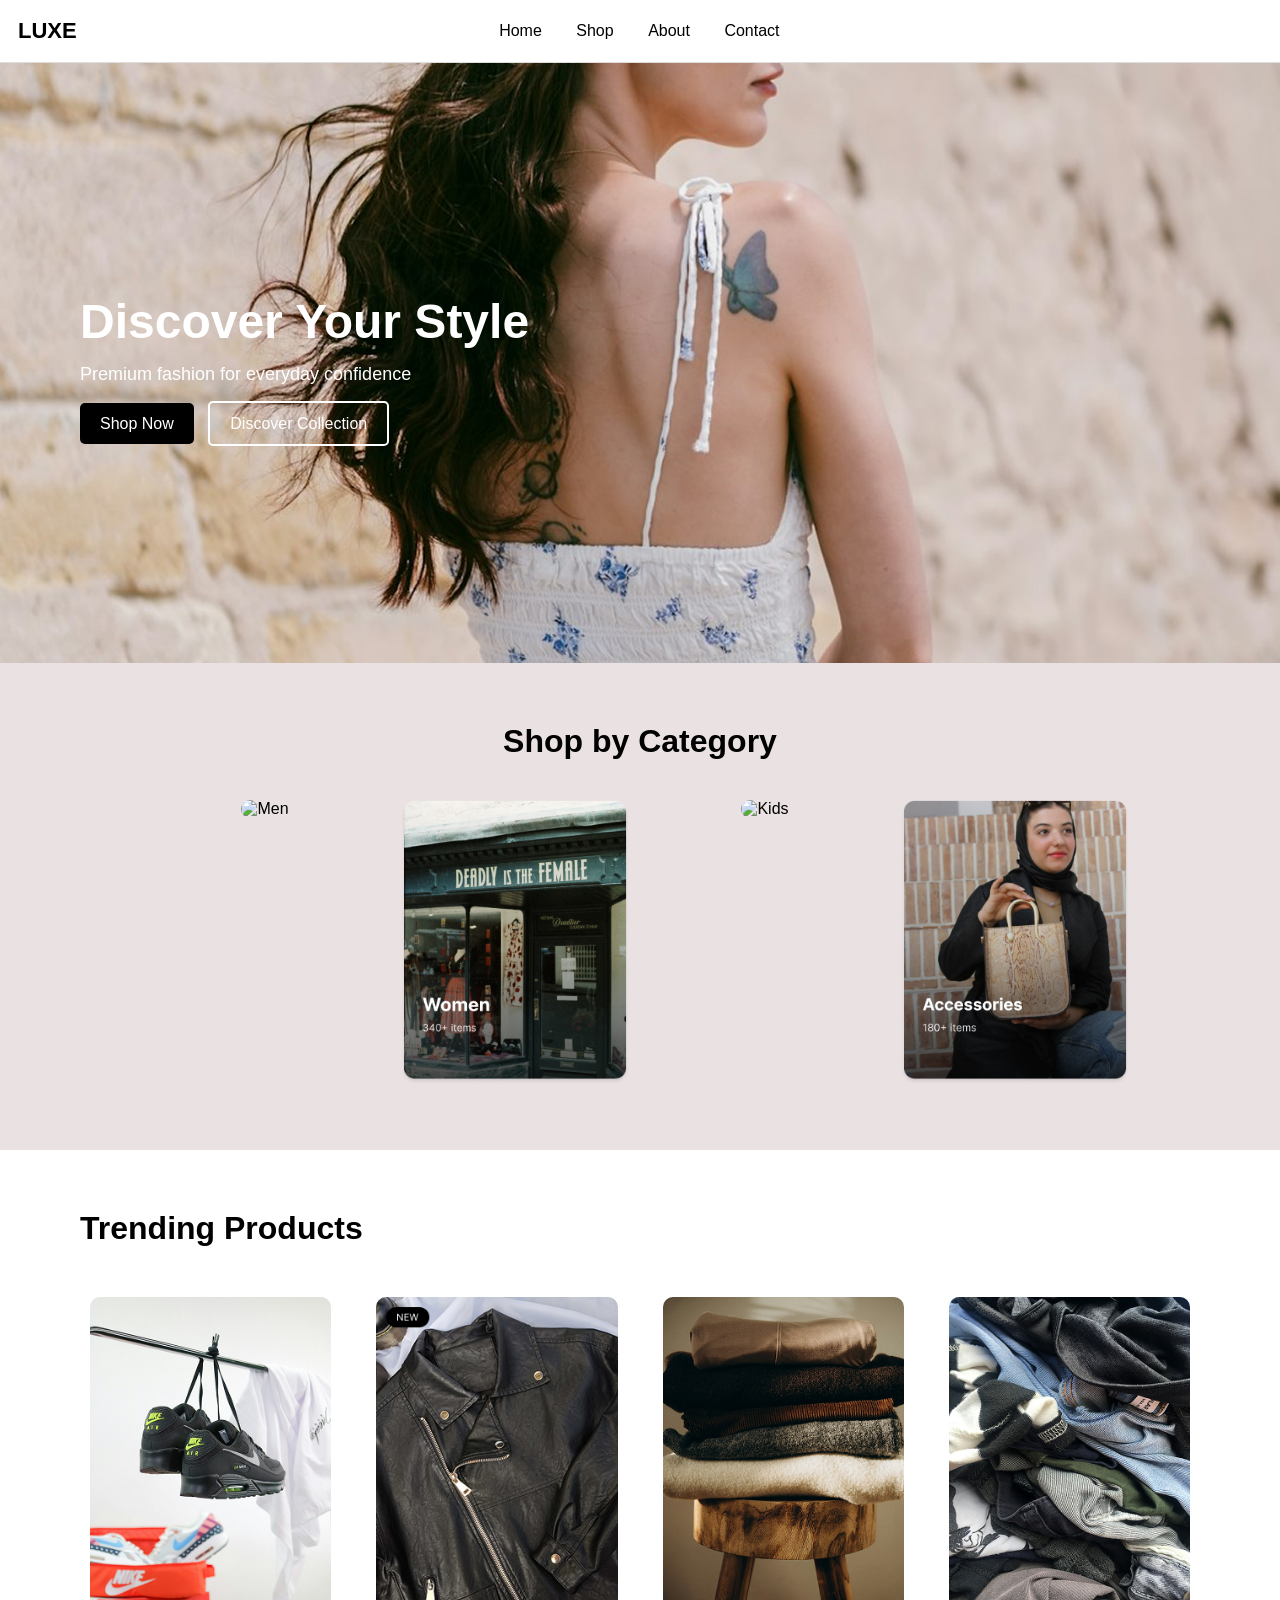
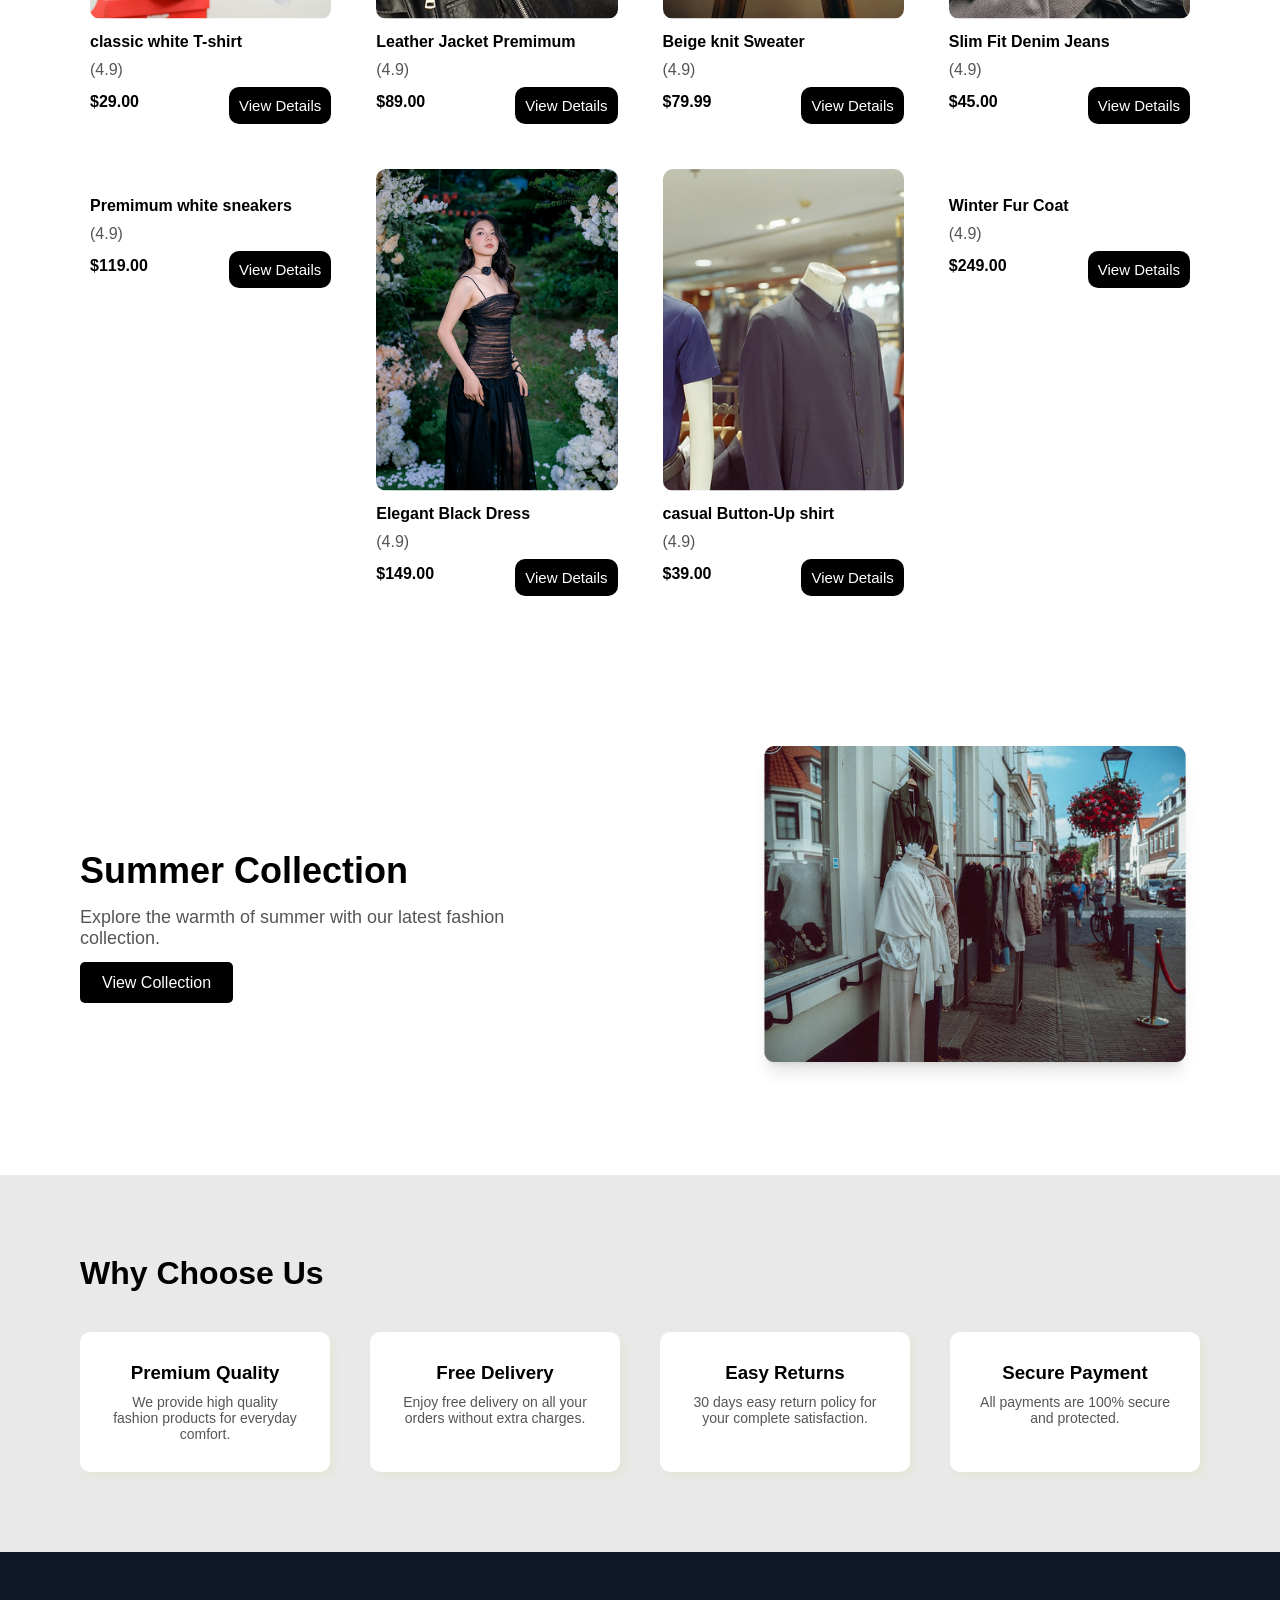
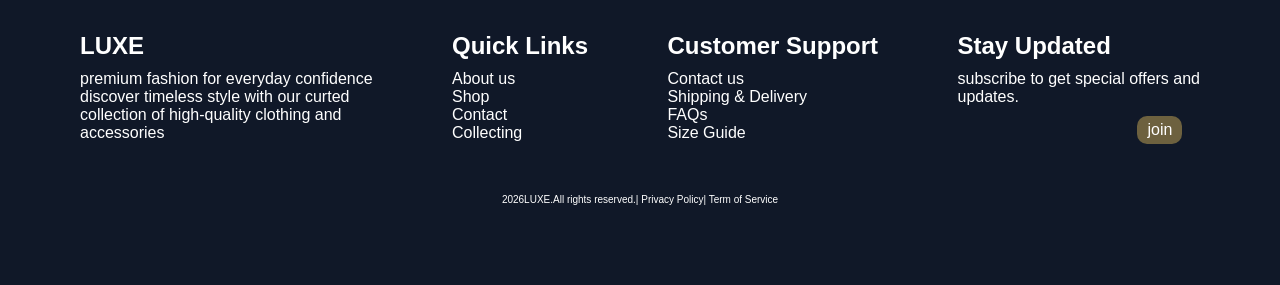
==== commit 7dfc1c52: "html.project" ====
--- a/index.html
+++ b/index.html
@@ -13,20 +13,22 @@
 
 <body>
 
-<!-- NAVBAR START -->
 <header class="navbar">
 
     <!-- Logo -->
     <div class="logo">
         LUXE
     </div>
+
+   <!-- Hidden Checkbox -->
+    <input type="checkbox" id="menu-toggle">
 
     <!-- Navigation Menu -->
     <nav class="nav-links">
         <a href="index.html">Home</a>
         <a href="product.html">Shop</a>
-        <a href="category.html">About</a>
-        <a href="contact.html">Contact</a>
+        <a href="contact.html">About</a>
+        <a href="category.html">Contact</a>
     </nav>
 
     <!-- Icons -->
@@ -36,12 +38,13 @@
         <span><i class="fa-solid fa-cart-arrow-down"></i></span>
         <span><i class="fa-solid fa-users"></i></span>
     </div>
-    <div class="menuicon">
+
+    <!-- Menu Icon -->
+    <label for="menu-toggle" class="menuicon">
         <i class="fa-solid fa-bars"></i>
-    </div>
+    </label>
 
 </header>
-<!-- NAVBAR END -->
 
 
 
@@ -119,7 +122,10 @@
             </div>
             <div class="rate-btn">
             <p>$29.00</p>
-            <button>View Details</button>
+            <button>
+                <span><i class="fa-regular fa-eye"></i></span>
+                View Details
+            </button>
             </div>
         </div>
 
@@ -135,7 +141,8 @@
             </div>
             <div class="rate-btn">
             <p>$89.00</p>
-            <button>View Details</button>
+            <button><span><i class="fa-regular fa-eye"></i></span>
+                View Details</button>
             </div>
         </div>
 
@@ -151,7 +158,8 @@
             </div>
             <div class="rate-btn">
             <p>$79.99</p>
-            <button>View Details</button>
+            <button><span><i class="fa-regular fa-eye"></i></span>
+                View Details</button>
         </div>
         </div>
 
@@ -167,7 +175,8 @@
             </div>
             <div class="rate-btn">
             <p>$45.00</p>
-            <button>View Details</button>
+            <button><span><i class="fa-regular fa-eye"></i></span>
+                View Details</button>
             </div>
         </div>
 
@@ -183,7 +192,8 @@
             </div>
             <div class="rate-btn">
             <p>$119.00</p>
-            <button>View Details</button>
+            <button><span><i class="fa-regular fa-eye"></i></span>
+                View Details</button>
             </div>
         </div>
 
@@ -199,7 +209,8 @@
             </div>
             <div class="rate-btn">
             <p>$149.00</p>
-            <button>View Details</button>
+            <button><span><i class="fa-regular fa-eye"></i></span>
+                View Details</button>
             </div>
         </div>
 
@@ -215,7 +226,8 @@
             </div>
             <div class="rate-btn">
             <p>$39.00</p>
-            <button>View Details</button>
+            <button><span><i class="fa-regular fa-eye"></i></span>
+                View Details</button>
             </div>
         </div>
 
@@ -231,7 +243,8 @@
             </div>
             <div class="rate-btn">
             <p>$249.00</p>
-            <button>View Details</button>
+            <button><span><i class="fa-regular fa-eye"></i></span>
+                View Details</button>
             </div>
         </div>
 
--- a/assets/style/style.css
+++ b/assets/style/style.css
@@ -53,6 +53,10 @@
 .menuicon{
     display: none;
 }
+#menu-toggle{
+    display:none;
+}
+
 
 
 /* page header */
@@ -482,7 +486,7 @@
 .pictures-card h4{
     font-size: 20px;
     font-weight: bold;
-    margin: 10px;
+    margin: 10px 0px;
 
 }
 
@@ -507,7 +511,7 @@
     background-color: black;
     color:white;
     font-size: 15px;
-    border-radius: 20px;
+    border-radius: 10px;
 }
 
 .nextpage{
@@ -939,11 +943,37 @@
 @media(max-width:770px){
   
 
-    .menuicon{
-        display: block;
-    }
+   .menuicon{
+        display:block;
+        font-size:22px;
+        cursor:pointer;
+    }
+
     .icons{
-        display: none;
+        display:none;
+    }
+
+    .nav-links{
+        position:absolute;
+        top:70px;
+        left:0;
+        width:100%;
+        background:white;
+        flex-direction:column;
+        align-items:center;
+        display:none;
+        padding:20px 0;
+        box-shadow:0 5px 10px rgba(0,0,0,0.1);
+    }
+
+    .nav-links a{
+        margin:12px 0;
+        font-size:18px;
+    }
+
+    /* Toggle logic */
+    #menu-toggle:checked ~ .nav-links{
+        display:flex;
     }
 
     .hero{
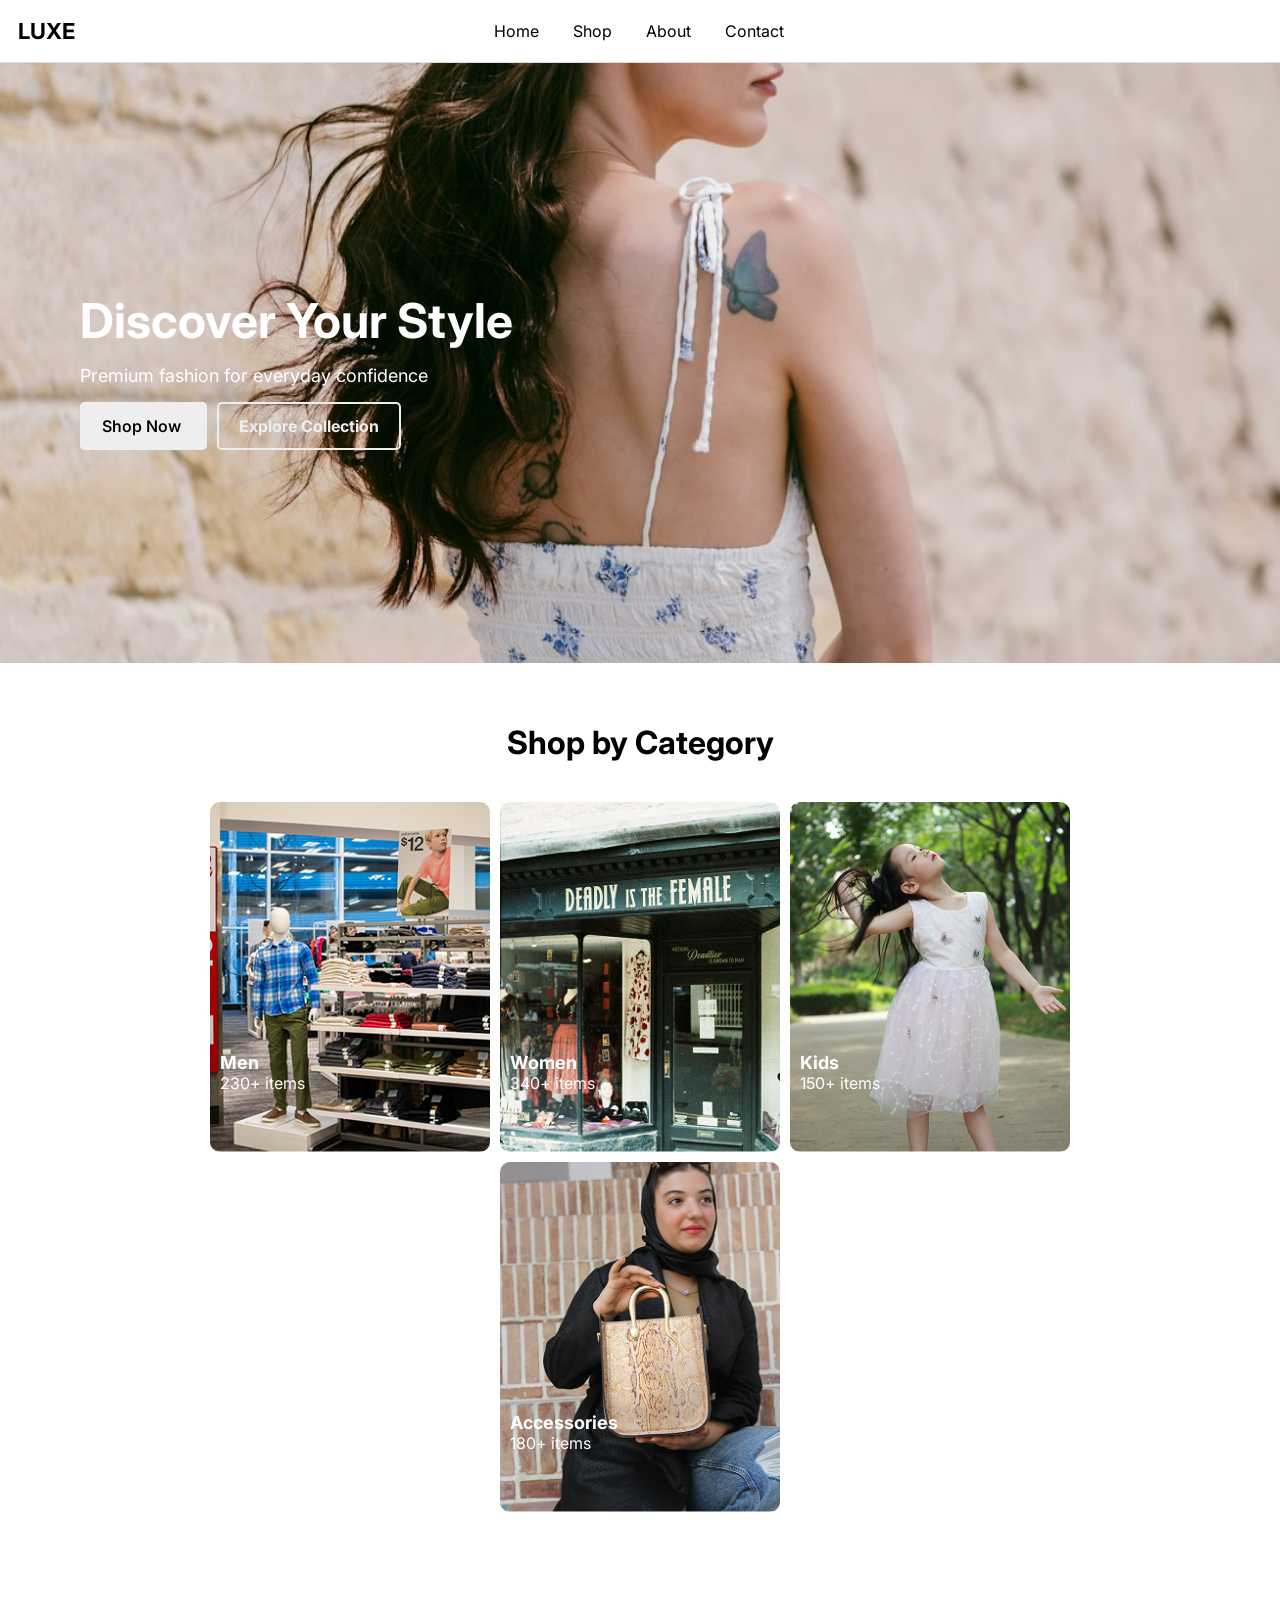
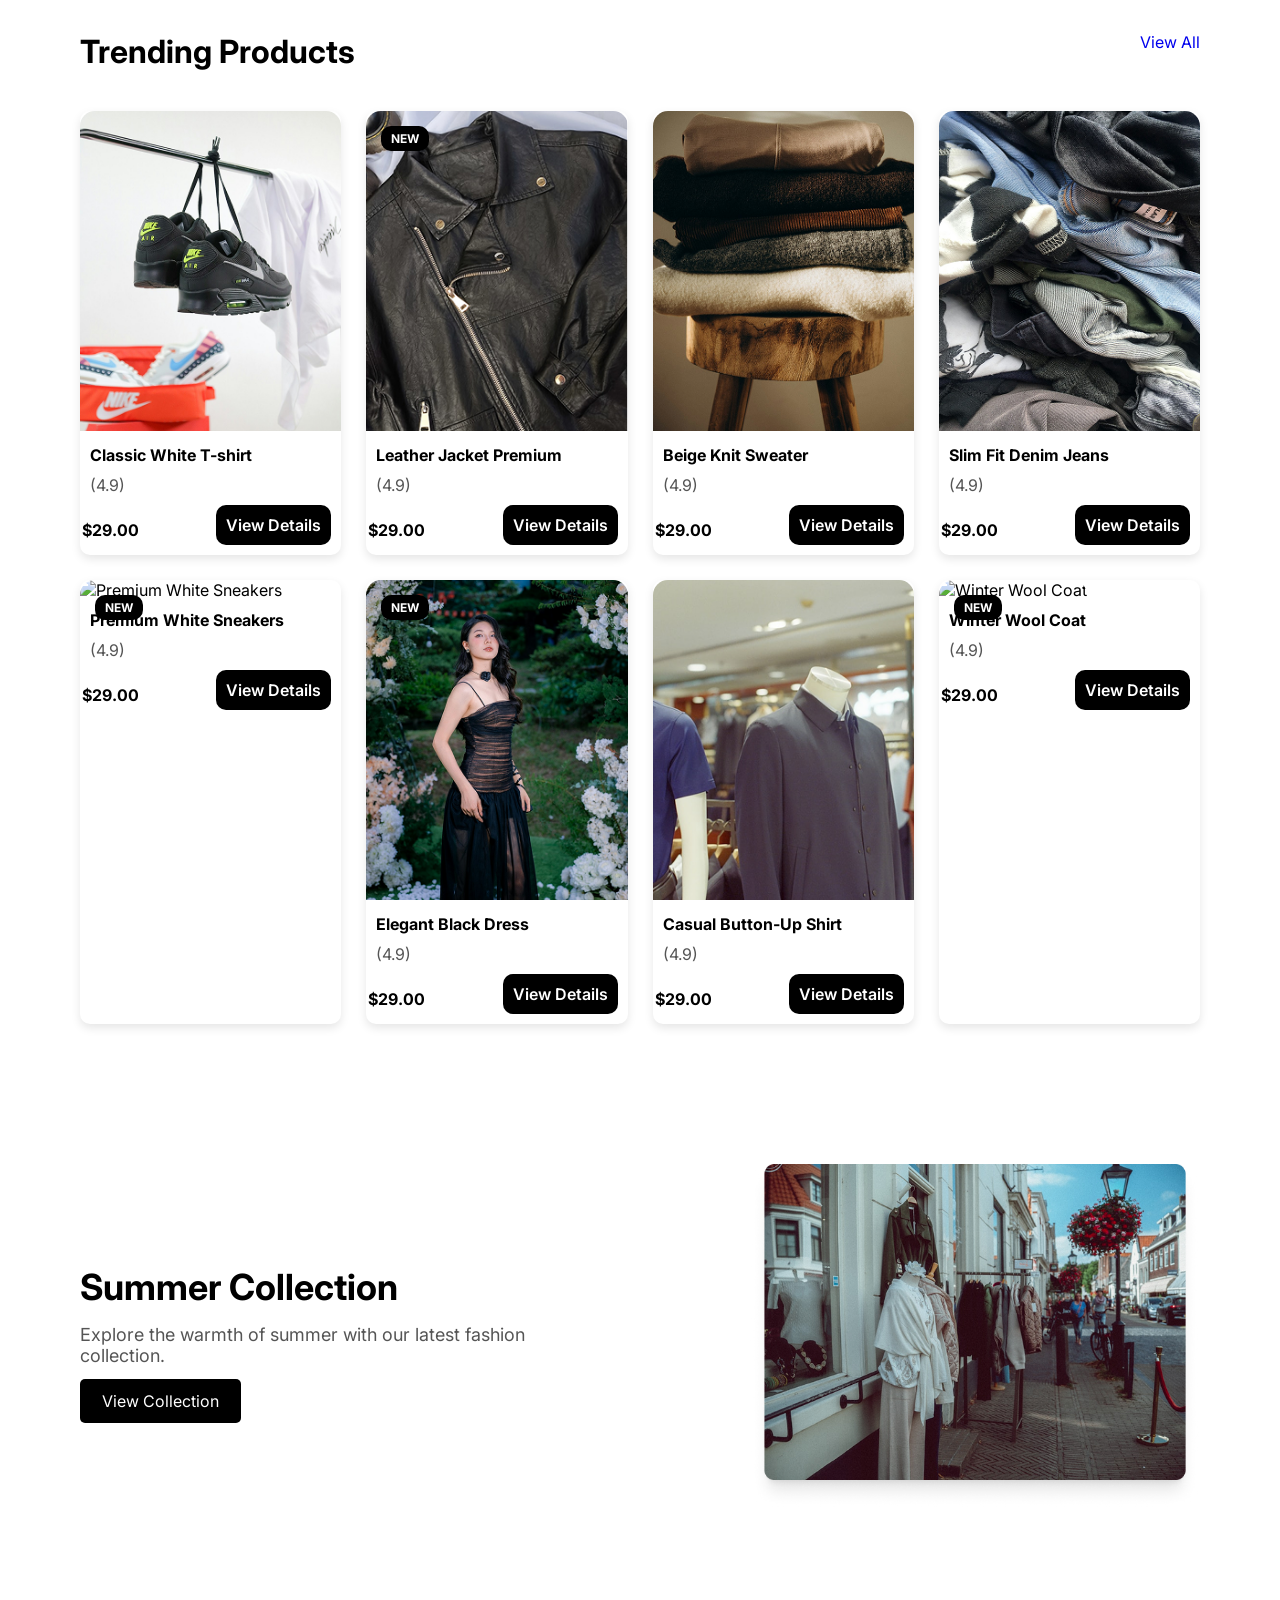
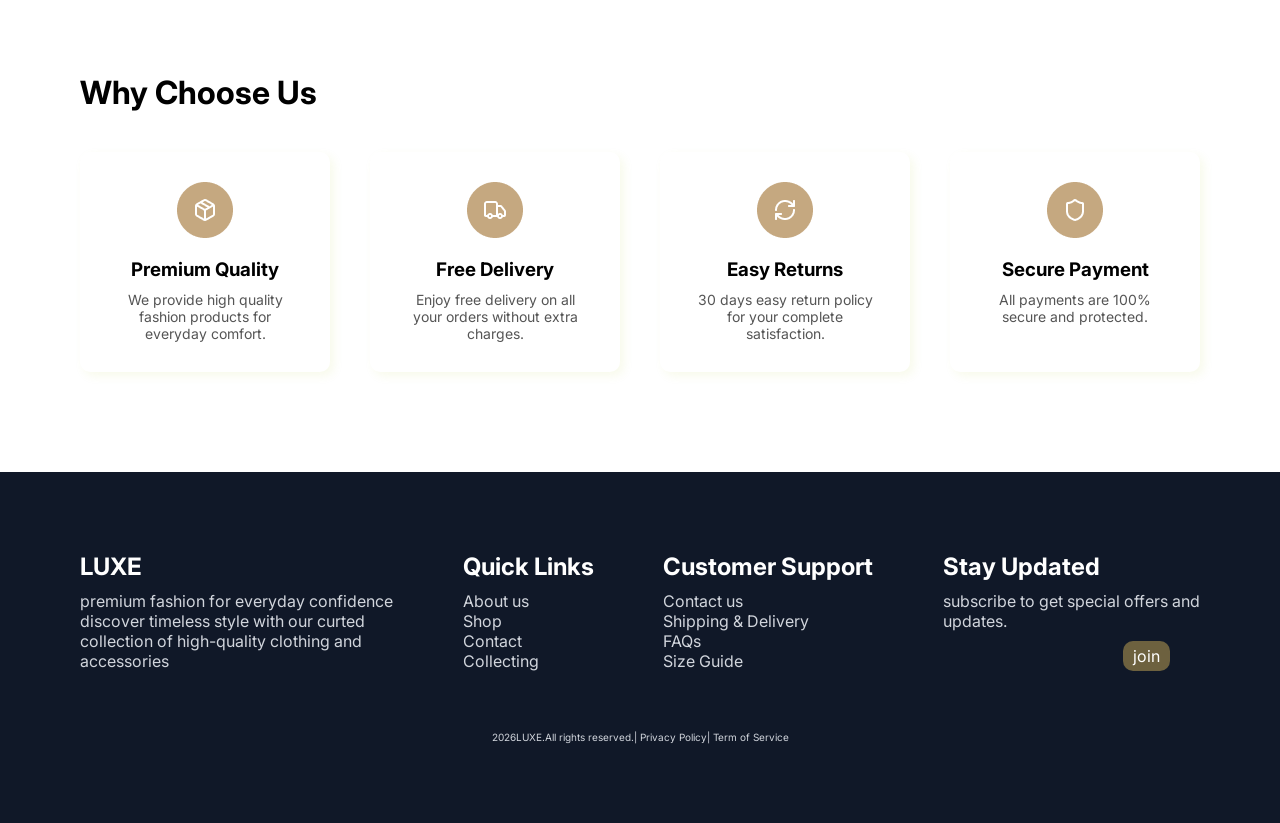
==== commit 1516a029: "change code" ====
--- a/index.html
+++ b/index.html
@@ -7,359 +7,471 @@
     <title>Ecommerce</title>
 
     <!-- CSS File Link -->
-    <link rel="stylesheet" href="./assets/style/style.css">
+    <link rel="stylesheet" href="assets/style/style.css">
     <link rel="stylesheet" href="https://cdnjs.cloudflare.com/ajax/libs/font-awesome/7.0.1/css/all.min.css">
+    
 </head>
 
 <body>
 
-<header class="navbar">
-
-    <!-- Logo -->
+
+    <!-- NAVBAR START -->
+    <header class="navbar">
     <div class="logo">
         LUXE
     </div>
 
-   <!-- Hidden Checkbox -->
     <input type="checkbox" id="menu-toggle">
 
-    <!-- Navigation Menu -->
+   
     <nav class="nav-links">
         <a href="index.html">Home</a>
-        <a href="product.html">Shop</a>
-        <a href="contact.html">About</a>
-        <a href="category.html">Contact</a>
+        <a href="Shop.html">Shop</a>
+        <a href="About.html">About</a>
+        <a href="contact.html">Contact</a>
     </nav>
 
-    <!-- Icons -->
+   
     <div class="icons">
         <span><i class="fa-solid fa-magnifying-glass"></i></span>
         <span><i class="fa-solid fa-heart"></i></span>
         <span><i class="fa-solid fa-cart-arrow-down"></i></span>
+        <a href="LogIn Page.html">
         <span><i class="fa-solid fa-users"></i></span>
-    </div>
-
-    <!-- Menu Icon -->
+        </a>
+    </div>
+
+  
+
     <label for="menu-toggle" class="menuicon">
         <i class="fa-solid fa-bars"></i>
     </label>
 
-</header>
-
-
-
-
-<!-- section area -->
- <!-- HERO SECTION START -->
-
-<section class="hero">
-
-    <div class="hero-text">
-        <h1>Discover Your Style</h1>
-        <p>Premium fashion for everyday confidence</p>
-
-        <div class="hero-buttons">
-            <a href="#" class="btn1">Shop Now</a>
-            <a href="#" class="btn2">Discover Collection</a>
-        </div>
-    </div>
-
-</section>
-
-<!-- HERO SECTION END -->
-
-<!-- CATEGORY SECTION START -->
-
-<section class="category-sec">
-
-    <h2 class="category-title">Shop by Category</h2>
-
-    <div class="category-container">
-
-        <div class="category-card">
-            <img src="./assets/image/men.png" alt="Men">
-           
-        </div>
-
-        <div class="category-card">
-            <img src="./assets/image/women.png" alt="Women">
+    </header>
+
+    <!-- NAVBAR END -->
+
+
+
+
+
+    <!-- section area -->
+    <!-- HERO SECTION START -->
+
+    <section class="hero">
+
+        <div class="hero-text">
+            <h1>Discover Your Style</h1>
+            <p>Premium fashion for everyday confidence</p>
+
+            <div class="hero-buttons">
+                <a href="Shop.html" class="btn-shop bt1">Shop Now <i class="fa-solid fa-arrow-right"></i>
+                </a>
+                <a href="#" class="btn-shop bt2">Explore Collection</a>
+            </div>
+        </div>
+
+    </section>
+
+    <!-- HERO SECTION END -->
+
+    <!-- CATEGORY SECTION START -->
+
+    <section class="category-sec">
+
+        <h2 class="category-title">Shop by Category</h2>
+
+        <div class="category-container">
+
+            <div class="category-card men">
+                <div class="overlay">
+                    <h3>Men</h3>
+                    <p>230+ items</p>
+                </div>
+            </div>
+
+            <div class="category-card women">
+                <div class="overlay">
+                    <h3>Women</h3>
+                    <p>340+ items</p>
+                </div>
+            </div>
+
+            <div class="category-card kids">
+                <div class="overlay">
+                    <h3>Kids</h3>
+                    <p>150+ items</p>
+                </div>
+            </div>
+
+            <div class="category-card accessories">
+                <div class="overlay">
+                    <h3>Accessories</h3>
+                    <p>180+ items</p>
+                </div>
+            </div>
+
+        </div>
+
+    </section>
+
+    <!-- CATEGORY SECTION END -->
+
+    <!-- TRENDING PRODUCTS START -->
+
+    <section class="trending">
+
+        <div class="trand">
+            <h2 class="section-title">Trending Products</h2>
+            <a href="Details.html">View All <i class="fa-solid fa-arrow-right"></i>
+            </a>
+        </div>
+
+        <div class="products-container">
+
+            <div class="product-card">
+    
+    <!-- <span class="new-badge">NEW</span> -->
+
+    <img src="/assets/image/Classic White T-Shirt.png" alt="Classic White T-shirt">
+
+    <h4>Classic White T-shirt</h4>
+
+    <div class="star">
+        <i class="fa-solid fa-star"></i>
+        <i class="fa-solid fa-star"></i>
+        <i class="fa-solid fa-star"></i>
+        <i class="fa-solid fa-star"></i>
+       <i class="fa-regular fa-star"></i>
+        <span>(4.9)</span>
+    </div>
+
+    <div class="rate-btn">
+        <p>$29.00</p>
+        <a href="Details.html" class="btn1">
+            <span><i class="fa-regular fa-eye"></i></span>
+            View Details
+        </a>
+    </div>
+
+            </div>
+
+            <div class="product-card">
+    
+    <span class="new-badge">NEW</span>
+
+    <img src="/assets/image/Leather Jacket Premium.png" alt="Leather Jacket Premium">
+
+    <h4>Leather Jacket Premium</h4>
+
+    <div class="star">
+        <i class="fa-solid fa-star"></i>
+        <i class="fa-solid fa-star"></i>
+        <i class="fa-solid fa-star"></i>
+        <i class="fa-solid fa-star"></i>
+        <i class="fa-regular fa-star"></i>
+        <span>(4.9)</span>
+    </div>
+
+    <div class="rate-btn">
+        <p>$29.00</p>
+        <a href="Details.html" class="btn1">
+            <span><i class="fa-regular fa-eye"></i></span>
+            View Details
+        </a>
+    </div>
+
+            </div>
+
             
-        </div>
-
-        <div class="category-card">
-            <img src="./assets/image/kids.png" alt="Kids">
-           
-        </div>
-
-        <div class="category-card">
-            <img src="./assets/image/asessories.png" alt="Accessories">
-           
-        </div>
-
-    </div>
-
-</section>
-
-<!-- CATEGORY SECTION END -->
-
-<!-- TRENDING PRODUCTS START -->
-
-<section class="trending">
-
-    <h2 class="section-title">Trending Products</h2>
-
-    <div class="products-container">
+            
+            <div class="product-card">
+    
+    <!-- <span class="new-badge">NEW</span> -->
+
+    <img src="/assets/image/Beige Knit Sweater.png" alt="Beige Knit Sweater">
+
+    <h4>Beige Knit Sweater</h4>
+
+    <div class="star">
+        <i class="fa-solid fa-star"></i>
+        <i class="fa-solid fa-star"></i>
+        <i class="fa-solid fa-star"></i>
+        <i class="fa-solid fa-star"></i>
+         <i class="fa-regular fa-star"></i>
+        <span>(4.9)</span>
+    </div>
+
+    <div class="rate-btn">
+        <p>$29.00</p>
+        <a href="Details.html" class="btn1">
+            <span><i class="fa-regular fa-eye"></i></span>
+            View Details
+        </a>
+    </div>
+
+            </div>
+
+       <div class="product-card">
+    
+    <!-- <span class="new-badge">NEW</span> -->
+
+    <img src="/assets/image/Slim.png" alt="Slim Fit Denim Jeans">
+
+    <h4>Slim Fit Denim Jeans</h4>
+
+    <div class="star">
+        <i class="fa-solid fa-star"></i>
+        <i class="fa-solid fa-star"></i>
+        <i class="fa-solid fa-star"></i>
+        <i class="fa-solid fa-star"></i>
+         <i class="fa-regular fa-star"></i>
+        <span>(4.9)</span>
+    </div>
+
+    <div class="rate-btn">
+        <p>$29.00</p>
+        <a href="Details.html" class="btn1">
+            <span><i class="fa-regular fa-eye"></i></span>
+            View Details
+        </a>
+    </div>
+
+            </div>
 
         <div class="product-card">
-            <img src="./assets/image/Classic White T-Shirt.png" alt="">
-            <h4>classic white T-shirt</h4>
-            <div class="star">
-                <i class="fa-solid fa-star"></i>
-                <i class="fa-solid fa-star"></i>
-                <i class="fa-solid fa-star"></i>
-                <i class="fa-solid fa-star"></i>
-                <span>(4.9)</span>
-            </div>
-            <div class="rate-btn">
-            <p>$29.00</p>
-            <button>
-                <span><i class="fa-regular fa-eye"></i></span>
-                View Details
-            </button>
-            </div>
-        </div>
-
-        <div class="product-card">
-            <img src="./assets/image/Leather Jacket Premium.png" alt="">
-            <h4>Leather Jacket Premimum</h4>
-            <div class="star">
-                <i class="fa-solid fa-star"></i>
-                <i class="fa-solid fa-star"></i>
-                <i class="fa-solid fa-star"></i>
-                <i class="fa-solid fa-star"></i>
-                <span>(4.9)</span>
-            </div>
-            <div class="rate-btn">
-            <p>$89.00</p>
-            <button><span><i class="fa-regular fa-eye"></i></span>
-                View Details</button>
-            </div>
-        </div>
-
-        <div class="product-card">
-            <img src="./assets/image/Beige Knit Sweater.png" alt="">
-            <h4>Beige knit Sweater</h4>
-            <div class="star">
-                <i class="fa-solid fa-star"></i>
-                <i class="fa-solid fa-star"></i>
-                <i class="fa-solid fa-star"></i>
-                <i class="fa-solid fa-star"></i>
-                <span>(4.9)</span>
-            </div>
-            <div class="rate-btn">
-            <p>$79.99</p>
-            <button><span><i class="fa-regular fa-eye"></i></span>
-                View Details</button>
-        </div>
-        </div>
-
-        <div class="product-card">
-            <img src="./assets/image/Slim.png" alt="">
-            <h4>Slim Fit Denim Jeans</h4>
-            <div class="star">
-                <i class="fa-solid fa-star"></i>
-                <i class="fa-solid fa-star"></i>
-                <i class="fa-solid fa-star"></i>
-                <i class="fa-solid fa-star"></i>
-                <span>(4.9)</span>
-            </div>
-            <div class="rate-btn">
-            <p>$45.00</p>
-            <button><span><i class="fa-regular fa-eye"></i></span>
-                View Details</button>
-            </div>
-        </div>
-
-        <div class="product-card">
-            <img src="./assets/image/Premium white Sneakers.png" alt="">
-            <h4>Premimum white sneakers</h4>
-            <div class="star">
-                <i class="fa-solid fa-star"></i>
-                <i class="fa-solid fa-star"></i>
-                <i class="fa-solid fa-star"></i>
-                <i class="fa-solid fa-star"></i>
-                <span>(4.9)</span>
-            </div>
-            <div class="rate-btn">
-            <p>$119.00</p>
-            <button><span><i class="fa-regular fa-eye"></i></span>
-                View Details</button>
-            </div>
-        </div>
-
-        <div class="product-card">
-            <img src="./assets/image/Elegant Black Dress.png" alt="">
-            <h4>Elegant Black Dress</h4>
-            <div class="star">
-                <i class="fa-solid fa-star"></i>
-                <i class="fa-solid fa-star"></i>
-                <i class="fa-solid fa-star"></i>
-                <i class="fa-solid fa-star"></i>
-                <span>(4.9)</span>
-            </div>
-            <div class="rate-btn">
-            <p>$149.00</p>
-            <button><span><i class="fa-regular fa-eye"></i></span>
-                View Details</button>
-            </div>
-        </div>
-
-        <div class="product-card">
-            <img src="./assets/image/casual Button-Up shirt.png" alt="">
-            <h4>casual Button-Up shirt</h4>
-            <div class="star">
-                <i class="fa-solid fa-star"></i>
-                <i class="fa-solid fa-star"></i>
-                <i class="fa-solid fa-star"></i>
-                <i class="fa-solid fa-star"></i>
-                <span>(4.9)</span>
-            </div>
-            <div class="rate-btn">
-            <p>$39.00</p>
-            <button><span><i class="fa-regular fa-eye"></i></span>
-                View Details</button>
-            </div>
-        </div>
-
-        <div class="product-card">
-            <img src="./assets/image/winter wool coat.png" alt="">
-            <h4>Winter Fur Coat</h4>
-            <div class="star">
-                <i class="fa-solid fa-star"></i>
-                <i class="fa-solid fa-star"></i>
-                <i class="fa-solid fa-star"></i>
-                <i class="fa-solid fa-star"></i>
-                <span>(4.9)</span>
-            </div>
-            <div class="rate-btn">
-            <p>$249.00</p>
-            <button><span><i class="fa-regular fa-eye"></i></span>
-                View Details</button>
-            </div>
-        </div>
-
-    </div>
-
-</section>
-
-
-<!-- TRENDING PRODUCTS END -->
-
-<!-- SUMMER COLLECTION SECTION -->
-
-<section class="summer">
-
-    <div class="summer-text">
-
-        <h2>Summer Collection</h2>
-
-        <p>
-            Explore the warmth of summer with our latest fashion collection.
-        </p>
-
-        <a href="#" class="summer-btn">View Collection</a>
-
-    </div>
-
-
-    <div class="summer-image">
-
-        <img src="./assets/image/Summer Collection.png" alt="Summer Collection">
-
-    </div>
-
-</section>
-
-
-<!-- WHY CHOOSE US SECTION -->
-
-<section class="why">
-
-    <h2 class="section-title">Why Choose Us</h2>
-
-    <div class="why-container">
-
-        <div class="why-card">
-            <i class="fa-solid fa-star"></i>
-            <h3>Premium Quality</h3>
-            <p>We provide high quality fashion products for everyday comfort.</p>
-        </div>
-
-        <div class="why-card">
-            <i class="fa-solid fa-truck"></i>
-            <h3>Free Delivery</h3>
-            <p>Enjoy free delivery on all your orders without extra charges.</p>
-        </div>
-
-        <div class="why-card">
-            <i class="fa-solid fa-rotate-left"></i>
-            <h3>Easy Returns</h3>
-            <p>30 days easy return policy for your complete satisfaction.</p>
-        </div>
-
-        <div class="why-card">
-            <i class="fa-solid fa-shield"></i>
-            <h3>Secure Payment</h3>
-            <p>All payments are 100% secure and protected.</p>
-        </div>
-
-    </div>
-
-</section>
-
-<footer class="footer">
-    
-    <div class="footer-container-boxes">
-        <div class="footer-part">
-            <h2>LUXE</h2>
-            <p>premium fashion for everyday confidence</p>
-              <p>  discover timeless style with our curted </p>
-              <p>  collection of high-quality clothing and </p>
-               <P>accessories </p>
-        </div>
-
-        <div class="footer-part">
-            <h2>Quick Links</h2>
-            <p>About us</p>
-            <p>Shop </p>
-            <p>Contact </p>
-            <P>Collecting</p>
-        </div>
-
-
-        <div class="footer-part">
-            <h2>Customer Support</h2>
-            <p>Contact us</p>
-            <p>Shipping & Delivery </p>
-            <p>FAQs </p>
-            <P>Size Guide</p>
-        </div>
-
-
-        <div class="footer-part">
-            <h2>Stay Updated</h2>
-            <p>subscribe to get special offers and </p>
-            <p>updates.</p>
-           <a href="#">join</a>
-        </div>
+    
+    <span class="new-badge">NEW</span>
+
+    <img src="/assets/image/Premium White Sneakers.png" alt="Premium White Sneakers">
+
+    <h4>Premium White Sneakers</h4>
+
+    <div class="star">
+        <i class="fa-solid fa-star"></i>
+        <i class="fa-solid fa-star"></i>
+        <i class="fa-solid fa-star"></i>
+        <i class="fa-solid fa-star"></i>
+         <i class="fa-regular fa-star"></i>
+        <span>(4.9)</span>
+    </div>
+
+    <div class="rate-btn">
+        <p>$29.00</p>
+        <a href="Details.html" class="btn1">
+            <span><i class="fa-regular fa-eye"></i></span>
+            View Details
+        </a>
+    </div>
+
+            </div>
+
+           <div class="product-card">
+    
+    <span class="new-badge">NEW</span>
+
+    <img src="/assets/image/Elegant Black Dress.png" alt="Elegant Black Dress">
+
+    <h4>Elegant Black Dress</h4>
+
+    <div class="star">
+        <i class="fa-solid fa-star"></i>
+        <i class="fa-solid fa-star"></i>
+        <i class="fa-solid fa-star"></i>
+        <i class="fa-solid fa-star"></i>
+         <i class="fa-regular fa-star"></i>
+        <span>(4.9)</span>
+    </div>
+
+    <div class="rate-btn">
+        <p>$29.00</p>
+        <a href="Details.html" class="btn1">
+            <span><i class="fa-regular fa-eye"></i></span>
+            View Details
+        </a>
+    </div>
+
+            </div>
+
+            <div class="product-card">
+    
+    <!-- <span class="new-badge">NEW</span> -->
+
+    <img src="/assets/image/casual Button-Up shirt.png" alt="Casual Button-Up Shirt">
+
+    <h4>Casual Button-Up Shirt</h4>
+
+    <div class="star">
+        <i class="fa-solid fa-star"></i>
+        <i class="fa-solid fa-star"></i>
+        <i class="fa-solid fa-star"></i>
+        <i class="fa-solid fa-star"></i>
+         <i class="fa-regular fa-star"></i>
+        <span>(4.9)</span>
+    </div>
+
+    <div class="rate-btn">
+        <p>$29.00</p>
+        <a href="Details.html" class="btn1">
+            <span><i class="fa-regular fa-eye"></i></span>
+            View Details
+        </a>
+    </div>
+
+            </div>
+
+            <div class="product-card">
+    
+    <span class="new-badge">NEW</span>
+
+    <img src="/assets/image/Winter Wool Coat.png" alt="Winter Wool Coat">
+
+    <h4>Winter Wool Coat</h4>
+
+    <div class="star">
+        <i class="fa-solid fa-star"></i>
+        <i class="fa-solid fa-star"></i>
+        <i class="fa-solid fa-star"></i>
+        <i class="fa-solid fa-star"></i>
+         <i class="fa-regular fa-star"></i>
+        <span>(4.9)</span>
+    </div>
+
+    <div class="rate-btn">
+        <p>$29.00</p>
+        <a href="Details.html" class="btn1">
+            <span><i class="fa-regular fa-eye"></i></span>
+            View Details
+        </a>
+    </div>
+
+            </div>
+
+        </div>
+
+    </section>
+
+
+    <!-- TRENDING PRODUCTS END -->
+
+    <!-- SUMMER COLLECTION SECTION -->
+
+    <section class="summer">
+
+        <div class="summer-text">
+
+            <h2>Summer Collection</h2>
+
+            <p>
+                Explore the warmth of summer with our latest fashion collection.
+            </p>
+
+            <a href="Details.html" class="summer-btn">View Collection
+                <i class="fa-solid fa-arrow-right"></i>
+            </a>
+
+        </div>
+
+
+        <div class="summer-image">
+
+            <img src="./assets/image/Summer Collection.png" alt="Summer Collection">
+
+        </div>
+
+    </section>
+
+
+    <!-- WHY CHOOSE US SECTION -->
+
+    <section class="why">
+
+        <h2 class="section-title">Why Choose Us</h2>
+
+        <div class="why-container">
+
+            <div class="why-card">
+                <img src="/assets/image/Premium quality.png" alt="">
+                <!-- <i class="fa-solid fa-star"></i> -->
+                <h3>Premium Quality</h3>
+                <p>We provide high quality fashion products for everyday comfort.</p>
+            </div>
+
+            <div class="why-card">
+                <img src="/assets/image/free delevery.png"alt="">
+                <!-- <i class="fa-solid fa-truck"></i> -->
+                <h3>Free Delivery</h3>
+                <p>Enjoy free delivery on all your orders without extra charges.</p>
+            </div>
+
+            <div class="why-card">
+                <img src="/assets/image/Easy return.png" alt="">
+                <!-- <i class="fa-solid fa-rotate-left"></i> -->
+                <h3>Easy Returns</h3>
+                <p>30 days easy return policy for your complete satisfaction.</p>
+            </div>
+
+            <div class="why-card">
+                <img src="/assets/image/secure payment.png" alt="">
+                <!-- <i class="fa-solid fa-shield"></i> -->
+                <h3>Secure Payment</h3>
+                <p>All payments are 100% secure and protected.</p>
+            </div>
+
+        </div>
+
+    </section>
+
+    <footer class="footer">
+
+        <div class="footer-container-boxes">
+            <div class="footer-part">
+                <h2>LUXE</h2>
+                <p>premium fashion for everyday confidence</p>
+                <p> discover timeless style with our curted </p>
+                <p> collection of high-quality clothing and </p>
+                <P>accessories </p>
+                    <div class="facebook">
+                    <i class="fa-brands fa-facebook-f"></i>
+                    <i class="fa-brands fa-instagram"></i>
+                    <i class="fa-brands fa-twitter"></i>
+                    <i class="fa-solid fa-envelope"></i>
+                    </div>
+            </div>
+
+            <div class="footer-part">
+                <h2>Quick Links</h2>
+                <p>About us</p>
+                <p>Shop </p>
+                <p>Contact </p>
+                <P>Collecting</p>
+            </div>
+
+
+            <div class="footer-part">
+                <h2>Customer Support</h2>
+                <p>Contact us</p>
+                <p>Shipping & Delivery </p>
+                <p>FAQs </p>
+                <P>Size Guide</p>
+            </div>
+
+
+            <div class="footer-part">
+                <h2>Stay Updated</h2>
+                <p>subscribe to get special offers and </p>
+                <p>updates.</p>
+                <a href="#">join</a>
+            </div>
         </div>
         <div class="footer-bot">
-        <p>2026LUXE.All rights reserved.| Privacy Policy| Term of Service</p>
-
-    </div>
-    
-</footer>
+            <p>2026LUXE.All rights reserved.| Privacy Policy| Term of Service</p>
+
+        </div>
+
+    </footer>
 
 
 </body>
+
 </html>
--- a/assets/style/style.css
+++ b/assets/style/style.css
@@ -1,12 +1,20 @@
+@import url('https://fonts.googleapis.com/css2?family=Besley:ital@0;1&family=Bodoni+Moda:ital,opsz,wght@0,6..96,400..900;1,6..96,400..900&family=Inter:ital,opsz,wght@0,14..32,100..900;1,14..32,100..900&family=Roboto:ital,wght@0,100..900;1,100..900&display=swap');
+
 *{
+  font-family: "Inter", sans-serif;
     margin:0;
     padding:0;
     box-sizing:border-box;
 }
 
 /* Body font */
-body{
-    font-family: Arial, sans-serif;
+
+
+:root{
+    --primary-color:#000;
+}
+a{
+    text-decoration: none;
 }
 
 /* Navbar container */
@@ -19,6 +27,7 @@
     background: #fff;
     position: sticky;
     top: 0%;
+    z-index: 1000;
 
     /* max-width: 1200px; */
     /* margin: auto; */
@@ -39,6 +48,49 @@
     color:black;
     font-size:16px;
 }
+
+
+
+
+.search-wrapper {
+    position: relative;
+    width: 40px;
+}
+
+/* hide checkbox */
+#toggle-search {
+    display: none;
+}
+
+/* input hidden */
+.search-input {
+    position: absolute;
+    right: 0;
+    top: 0;
+    width: 0;
+    opacity: 0;
+    padding: 8px;
+    border: 1px solid #ccc;
+    outline: none;
+    transition: 0.4s;
+}
+
+/* icon */
+.search-icon {
+    display: block;
+    width: 40px;
+    height: 40px;
+    background: #fff;
+    text-align: center;
+    line-height: 40px;
+    cursor: pointer;
+    border: 1px solid #ccc;
+}
+
+
+
+
+
 
 /* Hover effect */
 .nav-links a:hover{
@@ -65,13 +117,13 @@
 
 .hero{
     height:600px;
-    background-image:url("../image/Hero.png");
+    background-image:url("../image/Home\ page.jpg");
     background-size:cover;
     background-position:center;
     background-repeat:no-repeat;
     display:flex;
     align-items:center;
-    padding-left:80px;
+    padding-left:80px;   
 }
 
 /* Text */
@@ -91,6 +143,7 @@
 /* Buttons */
 .hero-buttons{
     margin-top:30px;
+  
 }
 
 .hero-buttons a{
@@ -99,18 +152,39 @@
     /* margin-top:20px; */
     margin-right:10px;
     border-radius:5px;
-}
-
-.btn1{
-    /* margin-top: 10px; */
+    /* color: #000; */
+}
+
+ .btn1{
+    margin-top: 10px;
     background:black;
     color:white;
+    padding: 10px;
+    border-radius: 10px;
+    font-weight: 600;
+    margin: 10px;
 }
 
 .btn2{
     border:2px solid white;
     color:white;
 }
+.bt1{
+    color: #000;
+    border-radius: 30px;
+    border: 2px solid #eee;
+    background-color: #eee;
+    font-weight: 550;
+}
+.bt2{
+    font-weight: 700;
+    border: 2px solid#eee;
+    color: #eee;
+
+}
+
+
+
 
 
 /* CATEGORY SECTION */
@@ -118,33 +192,86 @@
 .category-sec{
     padding:60px 80px;
     border-bottom: #ddd;
-    background-color: #e6dcdcd3;
-}
-
+    /* background-color: #e6dcdcd3; */
+}
+.category-container{
+    display:flex;
+    justify-content:center;
+    gap:10px;
+    flex-wrap:wrap;
+}
 .category-title{
     text-align:center;
     font-size:32px;
     margin-bottom:40px;
 }
 
-.category-container{
-    display:flex;
-    gap: 20px;
-    justify-content:center;
-    flex-wrap: wrap;
-}
-
+
+/* card */
 .category-card{
-    width:230px;
-    text-align:center;
-}
-
-.category-card img{
+    width:280px;
+    height:350px;
+    border-radius:10px;
+
+    background-size:cover;
+    background-position:center;
+
+    position:relative;
+    overflow:hidden;
+    cursor:pointer;
+}
+
+
+
+/* 🔥 images alag-alag */
+.men{
+    background-image:url("/assets/image/Men\ items.png");
+}
+
+.women{
+    background-image:url("/assets/image/women\ item.png");
+}
+
+.kids{
+    background-image:url("/assets/image/Kids\ item.png");
+}
+
+.accessories{
+    background-image:url("/assets/image/Accessories.png");
+}
+
+/* overlay */
+.overlay{
+    position:absolute;
+    top: 250px;
+    left: 10px;
     width:100%;
-    border-radius:10px;
-}
-
- 
+    height:100%;
+    
+
+
+  
+}
+
+/* text */
+.overlay h3{
+    color:white;
+    font-size:18px;
+    font-weight:bold;
+}
+
+.overlay p{
+   color:white;
+    
+      
+}
+.btn1{
+    /* margin-top: 10px; */
+    background:var(--primary-color);
+    color:white;
+}
+
+
 
 
 
@@ -152,6 +279,11 @@
 
 .trending{
     padding:60px 80px;
+}
+.trand{
+    display: flex;
+    justify-content:space-between;
+    
 }
 
 .section-title{
@@ -169,16 +301,21 @@
 .product-card{
     /* background:white; */
     border-radius:10px;
-    padding:10px;
+    /* padding:10px; */
+   position: relative;
+    /* box-shadow: #0000001A; */
     /* text-align:center; */
-    /* box-shadow:0 4px 10px rgba(0,0,0,0.1); */
+    box-shadow:0 4px 10px rgba(0,0,0,0.1);
 }
 .product-card .star{
-    color: yellow;
+    color:gold;
+    margin:10px 0 0 10px;
 }
 .product-card .star span{
     color: #555;
-}
+   
+}
+
 
 .rate-btn{
     display: flex;
@@ -187,16 +324,19 @@
 }
 .product-card img{
     width:100%;
-    border-radius:10px;
+    height: 400px;
+    /* border-radius:10px; */
+    border-radius: 15px 15px 0 0;
 }
 
 .product-card h4{
-    margin:10px 0;
+    margin:10px 0 0 10px;
     font-size:16px;
 }
 
 .product-card p{
     font-weight:bold;
+    margin:10px 0 0 2px;
 }
 
 .product-card button{
@@ -214,6 +354,30 @@
 }
 
 
+
+.products{
+     display:grid;
+    grid-template-columns:repeat(3,1fr);
+    gap:25px
+}
+
+.new-badge{
+    position: absolute;
+    top: 15px;
+    left: 15px;
+    background:#000;
+    color: white;
+    font-size: 12px;
+    padding: 5px 10px;
+    border-radius: 10px;
+    font-weight: bold;
+}
+
+
+
+
+
+
 /* SUMMER COLLECTION SECTION */
 
 .summer{
@@ -263,7 +427,7 @@
 
 .why{
     padding:80px;
-    background:#dededea8;
+    /* background:#dededea8; */
 }
 
 /* Container */
@@ -278,7 +442,7 @@
 /* Cards */
 
 .why-card{
-    background:white;
+    /* background:white; */
     padding:30px;
     width:250px;
     text-align:center;
@@ -307,10 +471,17 @@
     color:#555;
 }
 
+
+
+
+
+
+
 .footer{
     background-color: #101828;
     padding : 80px;
     border : none;
+    margin-top: 20px;
    
 }
 .footer-container-boxes{
@@ -327,8 +498,15 @@
 margin-bottom: 10px;
 
 }
+
+
+.footer-part p{
+    color: #D1D5DC;
+
+}
+
 .footer-bot{
-  color: white;
+  color: #D1D5DC;
   display: flex;
   justify-content: center;
   align-items: center;
@@ -434,12 +612,32 @@
     
 }
 
-.size-btn button{
-    padding: 17px ;
-   /* display: grid; */
-   border-radius: 10px;
-}
-
+
+.size-btn1{
+    display: flex;
+    
+}
+.size-btn1 button{
+    padding: 15px;
+    border-radius: 10px;
+    border: #ddd;
+    margin: 5px;
+    font-weight: 600;
+}
+
+.size-btn2{
+    display: flex;
+    
+}
+.size-btn2 button{
+    padding: 15px;
+    border-radius: 10px;
+    margin: 5px;
+    border: #ddd;
+    font-weight: 600;
+    
+
+}
 .colors{
     display: flex;
     gap: 10px;
@@ -465,6 +663,7 @@
     margin-top: 20px;
     text-align: center;
     width: 100%;
+    border-radius: 12px;
 }
 .pictures{
     flex: 1;
@@ -475,6 +674,9 @@
 }
 .pictures-card img{
     width:100%;
+    height: 400px;
+    border-top-left-radius: 10px;
+    border-top-right-radius: 10px;
 }
 
 .pictures-card{
@@ -486,21 +688,13 @@
 .pictures-card h4{
     font-size: 20px;
     font-weight: bold;
-    margin: 10px 0px;
-
-}
-
-.pictures-card .star{
-    color: yellow;
-}
-.pictures-card .star span{
-    color: #555;
-}
-
-.pictures-card p{
+    margin: 10px;
+}
+
+/* .pictures-card p{
     font-size: 20px;
     font-weight: bold;
-}
+} */
 .rate-btn{
     display: flex;
     justify-content: space-between;
@@ -511,7 +705,7 @@
     background-color: black;
     color:white;
     font-size: 15px;
-    border-radius: 10px;
+    border-radius: 20px;
 }
 
 .nextpage{
@@ -519,13 +713,22 @@
 display:flex;
 justify-content:center;
 gap:10px;
-margin-top:20px;
-}
+margin-top:10px;
+}
+
 .prev-btn{
     padding: 7px;
     border-radius: 10px;
-
-}
+}
+
+.facebook{
+    margin-top: 10px;
+    gap: 20px;
+    display: flex;
+    color: #D1D5DC;
+}
+
+
 
 /* background */
 
@@ -551,11 +754,12 @@
 /* about luxe */
 
 .about-section{
-    width: 100%;
-background-image: url("../image/About\ Luxe.png");
+width: 100%;
+background-image: url("/assets/image/About\ LUX.jpg");
 height: 400px;
 background-size: cover;
 background-repeat: no-repeat;
+background-position: center;
 
 }
 .about-luxe{
@@ -566,11 +770,12 @@
     justify-content: center;
     height: 100%;
     color: #fff;
+    background-color: #101828ad;
     
 }
 
 .about-luxe h2{
-    font-size:50px;
+    font-size:40px;
 }
 
 /* story */
@@ -813,10 +1018,10 @@
 }
 
 .snd-msg{
-    padding: 20px;
+    padding: 10px;
     background: black;
     color: white;
-    font-size: 20px;
+    font-size: 15px;
     border-radius: 10px;
 }
 
@@ -824,12 +1029,14 @@
 .fr-qus{
     padding: 50px 30px;
 
+
 }
 .question{
     display: flex;
     justify-content: center;
     flex-direction: column;
     gap: 20px;
+    
 }
 
 .qus-heading{
@@ -868,6 +1075,369 @@
     font-size: 10px;
 }
 
+
+
+
+
+
+.main{
+display:flex;
+justify-content:space-between;
+margin-top:30px;
+align-items:flex-start;
+margin-bottom:60px;
+background: #f1f0f0;
+padding: 30px;
+}
+.right-box{
+    width: 40%;
+   padding: 20px;
+}
+.img-page{
+width:60%;
+max-height:800px;
+overflow:hidden;
+}
+.img-page img{
+width:100%;
+height:100%;
+object-fit:cover;
+display: block;
+}
+.dresses{
+    font-size: 10px;
+    font-weight: 400;
+    line-height: 15px;
+}
+
+.content h1{
+    font-weight:800;
+    font-size: 50px;
+    /* padding-top: 20px; */
+}
+.content p{
+    font-size: 30px;
+    font-weight: 400;
+}
+.lorem p{
+    font-weight: 400;
+    padding-top: 10px;
+    font-size: 14px;
+    line-height: 22px;
+    letter-spacing: 0px;
+    vertical-align:Middle;
+
+}
+
+
+.color-section{
+margin-top:20px;
+}
+
+.title{
+color:black;
+font-weight: 400;
+font-size:10px;
+margin-bottom:10px;
+}
+
+.inputt{
+display:none;
+}
+.square{
+border:2px solid #858484;
+padding:5px;
+cursor:pointer;
+}
+
+input:checked + .square{
+border:2px solid #000;
+}
+
+
+
+.color-box{
+display:flex;
+gap:10px;
+margin-bottom:20px;
+
+}
+
+.black{
+width:30px;
+height:30px;
+background:black;
+border: 2px solid black;
+}
+
+.dark-black{
+width:30px;
+height:30px;
+background:#494949;
+}
+.Select{
+    display: flex;
+    justify-content: space-between;
+    /* padding-top: 10px; */
+}
+.size-buttons{
+display:grid;
+grid-template-columns:repeat(3,1fr);
+gap:12px;
+margin-top:5px;
+}
+
+.size-buttons button{
+padding:10px 0;
+font-size:16px;
+border:1px solid #555;
+background:white;
+cursor:pointer;
+}
+.size-buttons button.box{
+    background: #000;
+    color: white; 
+}
+.btn{
+margin-top: 20px;
+padding:15px;
+width: 100%;
+background:black;
+color:white;
+border:none;
+cursor:pointer;
+}
+.policy-section{
+margin-top:40px;
+background: rgb(233, 236, 236);
+}
+
+.policy{
+display:flex;
+align-items:center;
+gap:10px;
+margin-bottom:12px;
+}
+
+.policy i{
+font-size:18px;
+color:black;
+}
+
+.policy p{
+font-size:14px;
+color:#333;
+margin:0;
+}
+.care-section{
+width: 100%;
+margin-top: 50px;
+display:grid;
+grid-template-columns:repeat(4,1fr);
+gap:20px;
+padding: 0 20px;
+/* clear: both; */
+}
+
+@media(max-width:992px){
+
+.care-section{
+grid-template-columns:repeat(2,1fr);
+}
+
+}
+
+@media(max-width:576px){
+
+.care-section{
+grid-template-columns:1fr;
+}
+
+}
+
+.care-card{
+border: 1px solid#ddd;
+padding:25px;
+background:#fff;
+text-align:center;
+}
+
+
+
+.first-card{
+text-align:left;
+border: none;
+}
+
+.first-card h4{
+margin-bottom:10px;
+font-size:22px;
+}
+
+.first-card p{
+font-size:14px;
+color:#555;
+line-height:22px;
+}
+
+.care-card i{
+font-size:28px;
+margin-bottom:10px;
+color:black;
+}
+
+.care-card p{
+font-size:14px;
+}
+
+
+@media(max-width:768px){
+
+.care-section{
+grid-template-columns:1fr 1fr;
+}
+
+}
+
+@media(max-width:480px){
+
+.care-section{
+grid-template-columns:1fr;
+}
+
+}
+.complete-card{
+display:flex;
+justify-content:space-between;
+align-items:center;
+margin-top:50px;
+padding:0 16px;
+}
+
+.complete-card h2{
+font-size:30px;
+}
+
+.button-icon{
+display:flex;
+gap:10px;
+}
+
+.button-icon button{
+padding:8px 12px;
+border:1px solid #ddd;
+background:white;
+cursor:pointer;
+}
+.product-section{
+width:100%;
+display:grid;
+grid-template-columns:repeat(4,1fr);
+gap:20px;
+padding:20px;
+margin-top:20px;
+}
+
+.product-card img{
+width:100%;
+height:320px;
+object-fit:cover;
+
+}
+
+.product-card{
+cursor:pointer;
+}
+
+.category{
+font-size:11px;
+color:#888;
+margin-top:10px;
+letter-spacing:1px;
+}
+
+.product-card h5{
+font-size:16px;
+font-weight:600;
+margin-top:5px;
+}
+
+.price{
+font-size:13px;
+color:#333;
+display:block;
+margin-top:5px;
+}
+
+.review-section{
+display:flex;
+justify-content:space-between;
+margin-top:50px;
+padding:0 20px;
+gap:40px;
+
+}
+
+.review-left{
+width:40%;
+}
+
+.review-right{
+width:60%;
+
+}
+
+
+.review-left h3{
+font-size:36px;
+font-weight: 700;
+font-family: Noto serif;
+margin-bottom:10px;
+}
+
+.rating-number{
+display:flex;
+align-items:center;
+gap:15px;
+}
+
+.rating{
+font-size:40px;
+font-weight:700;
+}
+.stars i{
+color:gold;
+font-size:14px;
+}
+.review-count{
+font-size:12px;
+margin-top:5px;
+color:#555;
+}
+.first-box{
+display: flex;
+justify-content: space-between;
+
+}
+.heading { 
+    display: flex;
+    flex-direction: column;
+    font-size: 20px;
+    gap: 4px;
+}
+.heading p{
+    font-size: 10px;
+    margin-top: 5px;
+}
+.first p{
+    margin-top: 14px;
+}
+.secend{
+    margin-top: 20px;
+}        
+.secend p{
+    margin-top: 14px;
+}
 /* tablet viewport */
 @media(max-width:900px){
     .nav-links{
@@ -1150,4 +1720,999 @@
     .footer-part a{
         margin-left:0px ;
     }
+    .facebook{
+        flex-wrap: wrap;
+        display: flex;
+        justify-content: center;
+    }
+}
+
+/* detail page main */
+@media (max-width:992px){
+
+.main{
+flex-direction:column;
+margin-top:30px;
+}
+
+.img-page{
+width:100%;
+}
+
+.img-page img{
+width:100%;
+height:auto;
+display:block;
+}
+
+.right-box{
+width:100%;
+padding:20px;
+}
+
+.content h1{
+font-size:40px;
+}
+
+.btn{
+width:100%;
+padding:15px;
+}
+
+}
+
+
+
+/* Mobile */
+@media (max-width:768px){
+
+.main{
+flex-direction:column;
+margin-top:20px;
+}
+
+.img-page{
+width:100%;
+}
+
+.img-page img{
+width:100%;
+height:auto;
+display:block;
+}
+
+.right-box{
+width:100%;
+padding:15px;
+}
+
+.content h1{
+font-size:28px;
+}
+
+.content p{
+font-size:20px;
+}
+
+.lorem p{
+font-size:13px;
+line-height:20px;
+}
+
+.size-buttons{
+grid-template-columns:repeat(4,1fr);
+}
+
+.btn{
+width:100%;
+padding:10px;
+}
+
+.policy-section{
+padding:10px;
+}
+
+}
+/* Small Mobile */
+@media (max-width:480px){
+
+.content h1{
+font-size:24px;
+}
+
+.content p{
+font-size:18px;
+}
+
+.size-buttons{
+grid-template-columns:repeat(2,1fr);
+}
+
+.Select{
+font-size:14px;
+}
+
+}
+
+
+
+@media(max-width:768px){
+
+.complete-card h2{
+font-size:22px;
+flex-direction:column;
+align-items:flex-start;
+gap:15px;
+}
+
+.button-icon{
+align-self:flex-end;
+}
+
+}
+/* ye jo media quary hai complete the Enabel and uske side me arrow pre button and next button ka icon hai */
+@media(max-width:768px){
+
+.complete-card{
+flex-direction:column;
+align-items:flex-start;
+gap:15px;
+}
+
+.button-icon{
+align-self:flex-end;
+}
+
+}
+
+
+/* ye jo media quaery hai product-section ka hai */
+/* Tablet */
+
+@media(max-width:992px){
+
+.product-section{
+grid-template-columns:repeat(2,1fr);
+}
+
+}
+
+
+/* Mobile */
+
+@media(max-width:576px){
+
+.product-section{
+grid-template-columns:1fr;
+}
+
+.product-card img{
+height:280px;
+}
+
+}
+
+/* Ye jo media quary hai reviews and uske right side ke content ka  */
+/* Tablet */
+@media (max-width:992px){
+
+.review-section{
+flex-direction:column;
+gap:30px;
+}
+
+.review-left{
+width:100%;
+}
+
+.review-right{
+width:100%;
+}
+
+.rating{
+font-size:35px;
+}
+
+.review-left h3{
+font-size:24px;
+}
+
+.heading h3{
+font-size:18px;
+}
+
+}
+
+
+
+
+
+
+/* Mobile */
+@media (max-width:768px){
+
+.review-section{
+flex-direction:column;
+padding:0 15px;
+gap:25px;
+}
+
+.review-left{
+width:100%;
+}
+
+.review-right{
+width:100%;
+}
+
+.rating-number{
+flex-direction:column;
+align-items:flex-start;
+gap:8px;
+}
+
+.rating{
+font-size:30px;
+}
+
+.review-left h3{
+font-size:22px;
+}
+
+.heading h3{
+font-size:16px;
+}
+
+.heading p{
+font-size:9px;
+}
+
+.first-box{
+flex-direction:column;
+gap:10px;
+}
+
+.star i{
+font-size:14px;
+}
+
+}
+
+
+
+
+/* Small Mobile */
+@media (max-width:480px){
+
+.review-section{
+padding:0 10px;
+}
+
+.review-left h3{
+font-size:20px;
+}
+
+.rating{
+font-size:26px;
+}
+
+.heading h3{
+font-size:14px;
+}
+
+.heading p{
+font-size:8px;
+}
+
+.review-count{
+font-size:10px;
+}
+
+.first p,
+.secend p{
+font-size:13px;
+line-height:20px;
+}
+
+}
+
+.log{
+    width: 100%;
+    display: flex;
+    justify-content: space-between;
+    align-items: center;
+    padding: 15px 20px;
+    position: relative;
+    background: rgba(249, 249, 249, 0.8);
+
+}
+.logo1{
+position:absolute;
+left:50%;
+transform:translateX(-50%);
+font-size:18px;
+font-weight:600;
+}
+
+.font i{
+font-size:20px;
+cursor:pointer;
+}
+.main-lux{
+    width: 100%;
+    display: flex;
+   /* gap: 30px; */
+}
+
+
+.left{
+    width:50%;
+}
+.left{
+    /* width: 50%; */
+    background-image: url(/assets/image/login\ page\ front.png);
+    height: 580px;
+    background-position: center;
+    background-repeat: no-repeat;
+    background-size: cover;
+    opacity: 0.9;
+}
+.left{
+    position: relative;
+}
+.text{
+    position: absolute;
+    justify-content: center;
+    align-items:center;
+    bottom: 0px;
+  
+    letter-spacing: -2.4px;
+    font-size: 30px;
+    line-height: 28px;
+   padding: 90px 50px 30px 30px;
+   background: linear-gradient(0deg, rgba(249, 249, 249, 0.8) 0%, rgba(249, 249, 249, 0) 70%);
+}
+
+
+.text h2{   
+ margin: 10px 0px 11px 0px;
+}
+.text p{
+ font-size:15px;
+margin-top:8px;
+letter-spacing:1px;
+margin-left: 7px;
+    
+}
+.right{
+width:50%;
+}
+
+.form1{
+padding-top:120px;
+line-height:40px;
+font-size:20px;
+margin-left:50px;
+width:70%;
+}
+
+.form1 p{
+font-size:15px;
+line-height:22px;
+margin-bottom:20px;
+}
+
+.form1 label{
+display:block;
+font-size:13px;
+margin-top:20px;
+}
+
+.form1 input{
+width:100%;
+border:none;
+border-bottom:1px solid #999;
+padding:2px 0;
+outline:none;
+}
+
+.forgot{
+text-align:right;
+/* margin-top:10px; */
+}
+
+.forgot a{
+font-size:12px;
+text-decoration:none;
+color:black;
+}
+
+.signin{
+width:100%;
+padding:12px;
+background:black;
+color:white;
+border:none;
+margin-top:20px;
+cursor:pointer;
+}
+
+.create{
+text-align:center;
+margin-top:20px;
+font-size:13px;
+}
+
+.create span{
+text-decoration:underline;
+cursor:pointer;
+}
+/* LogIn page media quary */
+/* Tablet */
+@media (max-width:992px){
+
+.main-lux{
+flex-direction:column;
+}
+
+.left{
+width:100%;
+height:500px;
+}
+
+.right{
+width:100%;
+}
+
+.form1{
+padding-top:60px;
+margin-left:30px;
+width:85%;
+}
+
+.logo1{
+font-size:16px;
+}
+
+.text{
+font-size:24px;
+padding:60px 30px 20px 20px;
+}
+
+}
+
+
+/* Mobile */
+@media (max-width:576px){
+
+.left{
+height:400px;
+}
+
+.form1{
+margin-left:20px;
+width:90%;
+padding-top:40px;
+}
+
+.form1 h2{
+font-size:24px;
+}
+
+.form1 p{
+font-size:14px;
+}
+
+.text{
+font-size:20px;
+line-height:24px;
+padding:40px 20px 15px 15px;
+}
+
+.logo1{
+font-size:15px;
+}
+
+.font i{
+font-size:18px;
+}
+
+.signin{
+padding:10px;
+}
+
+}
+/* sigIn page css */
+.container{
+    width: 100%;
+}
+.full{
+    width: 100%;
+}
+.full1{
+    width: 100%;
+    display: flex;
+    
+}
+.luxes-left{
+    width: 50%;
+}
+.luxes-left{
+    height: 580px;
+    background-image: url(/assets/image/SigIn\ Page.png);
+    background-position: center;
+    background-repeat: no-repeat;
+    background-size: cover;
+}
+.luxes-left{
+    position: relative;
+}
+.luxes-left h2{
+   
+    font-size: 30px;
+    top: 60%;
+    left: 10%;
+    transition:translate(-50%,-50%);
+    position: absolute;
+    justify-content: center;
+    align-items: center; 
+    padding-top: 70px;
+    line-height: 30px;
+    color:#FAF7F6;
+
+
+}
+.luxes-left p{
+  
+    top: 77%;
+    left: 10%;
+    transition:translate(-50%,-50%);
+    position: absolute;
+    justify-content: center;
+    align-items: center;
+    padding-top: 70px;
+    line-height: 30px;
+    color:#FAF7F6CC;
+
+}
+.luxes-right{
+    width: 50%;
+}
+.luxes-right h1{
+
+    font-weight: 400;
+    letter-spacing: -1.2px;
+    margin-top: 35px;
+    margin-left: 50px;
+}
+.luxes-right p{
+ 
+    font-weight: 300;
+    color: #5A6061;
+    font-size: 14px;
+    margin-top: 4px;
+    margin-left: 50px;
+}
+
+.register-form{
+width:70%;
+margin-left:50px;
+margin-top:25px;
+}
+
+.register-form label{
+display:block;
+font-size:12px;
+letter-spacing:1px;
+margin-top:20px;
+}
+
+.register-form input{
+width:100%;
+padding:12px;
+border:none;
+box-shadow:0px 2px 6px rgba(0,0,0,0.1);
+outline:none;
+margin-top:8px;
+}
+
+.password-box{
+position:relative;
+}
+
+.password-box input{
+width:100%;
+}
+
+.hide{
+position:absolute;
+right:10px;
+top:50%;
+transform:translateY(-50%);
+font-size:12px;
+cursor:pointer;
+color:#555;
+}
+
+.checkbox{
+display:flex;
+/* gap:5px; */
+margin-top:15px;
+color: #5A6061;
+}
+
+.checkbox input{
+width:16px;
+height:16px;
+margin-top:4px;
+}
+
+.checkbox p{
+font-size:12px;
+line-height:18px;
+}
+
+.create-btn{
+width:100%;
+padding:14px;
+background:black;
+color:white;
+border:none;
+margin-top:15px;
+cursor:pointer;
+}
+
+.login-link{
+display:flex;
+justify-content: space-between;
+align-items:center;
+margin-top:15px;
+}
+
+.login-link p{
+margin-left: 10px;
+font-size:13px;
+}
+
+.login-btn{
+padding:6px 14px;
+background:black;
+color:white;
+border:none;
+cursor:pointer;
+font-size:12px;
+}
+.policy-text{
+font-size:12px;
+color:#666;
+margin-top:35px;
+/* line-height:18px; */
+}
+
+.policy-text span{
+text-decoration:underline;
+cursor:pointer;
+color:black;
+}
+
+/* Media quary SignIn  */
+/* ================= Tablet ================= */
+
+@media (max-width:992px){
+
+.full1{
+flex-direction:column;
+}
+
+.luxes-left{
+width:100%;
+height:500px;
+}
+
+.luxes-right{
+width:100%;
+}
+
+.luxes-left h2{
+font-size:26px;
+top:55%;
+left:8%;
+}
+
+.luxes-left p{
+top:72%;
+left:8%;
+}
+
+.luxes-right h1{
+margin-top:25px;
+margin-left:30px;
+}
+
+.luxes-right p{
+margin-left:30px;
+}
+
+.register-form{
+width:85%;
+margin-left:30px;
+}
+
+}
+
+
+
+/* ================= Mobile ================= */
+
+@media (max-width:768px){
+
+.luxes-left{
+height:420px;
+}
+
+.luxes-left h2{
+font-size:22px;
+line-height:26px;
+top:50%;
+left:7%;
+}
+
+.luxes-left p{
+top:68%;
+left:7%;
+font-size:13px;
+}
+
+.luxes-right h1{
+font-size:26px;
+margin-left:25px;
+}
+
+.luxes-right p{
+margin-left:25px;
+}
+
+.register-form{
+margin-left:25px;
+width:90%;
+}
+
+.login-link{
+flex-direction:column;
+align-items:flex-start;
+gap:8px;
+}
+
+.policy-text{
+margin-top:20px;
+}
+
+}
+
+
+
+/* ================= Small Mobile ================= */
+
+@media (max-width:480px){
+
+.luxes-left{
+height:360px;
+}
+
+.luxes-left h2{
+font-size:20px;
+line-height:24px;
+}
+
+.luxes-left p{
+font-size:12px;
+}
+
+.register-form input{
+padding:10px;
+}
+
+.create-btn{
+padding:12px;
+}
+
+.login-btn{
+padding:5px 12px;
+}
+
+.checkbox{
+flex-direction:column;
+}
+
+}
+
+/* verification  Page css */
+.otp-box{
+  display: flex;
+  gap: 12px;
+  justify-content: center;
+  margin: 40px 0;
+}
+
+.otp-box input{
+  width: 55px;
+  height: 55px;
+  text-align: center;
+  font-size: 20px;
+  border: 1px solid #999;
+  outline: none;
+}
+
+.otp-box input:focus{
+  border-color: black;
+}
+.verify{
+ width:100%;
+padding:12px;
+background:black;
+color:white;
+border:none;
+cursor:pointer;
+}
+.send{
+    margin-top: 10px;
+    display: flex;
+    justify-content: space-between;
+}
+.send p{
+    margin-top: 10px;
+    font-weight: 500;
+   
+}
+.code{
+padding:0px 5px;
+color:#000;
+border:none;
+cursor:pointer;
+font-size:12px;
+
+}
+.expire{
+    margin-top: 5px;
+    margin-left:75%;
+}
+.security{
+display:flex;
+justify-content: space-between;
+/* align-items:center; */
+gap:12px;
+margin-top:10px;
+color:#666;
+font-size:14px;
+}
+
+.security i{
+font-size:18px;
+color:#888;
+}
+/* .editorial{
+text-align:center;
+font-size:12px;
+letter-spacing:3px;
+color:#999;
+} */
+
+/* ===============================
+Verification Responsive Design
+================================ */
+
+/* Laptop */
+@media (max-width:1024px){
+
+.otp-box{
+gap:10px;
+margin:30px 0;
+}
+
+.otp-box input{
+width:50px;
+height:50px;
+font-size:18px;
+}
+
+.verify{
+padding:11px;
+}
+
+.send{
+flex-direction:column;
+align-items:center;
+text-align:center;
+gap:6px;
+}
+
+.expire{
+margin-left:0;
+text-align:center;
+}
+
+.security{
+flex-direction:column;
+align-items:center;
+text-align:center;
+}
+
+}
+
+
+/* Tablet */
+@media (max-width:768px){
+
+.otp-box{
+gap:8px;
+}
+
+.otp-box input{
+width:45px;
+height:45px;
+font-size:16px;
+}
+
+.verify{
+padding:10px;
+font-size:14px;
+}
+
+.send{
+flex-direction:column;
+align-items:center;
+text-align:center;
+}
+
+.expire{
+margin-left:0;
+text-align:center;
+font-size:13px;
+}
+
+.security{
+flex-direction:column;
+text-align:center;
+}
+
+.security i{
+margin-bottom:5px;
+}
+
+}
+
+
+/* Mobile */
+@media (max-width:480px){
+
+.otp-box{
+gap:6px;
+}
+
+.otp-box input{
+width:38px;
+height:38px;
+font-size:14px;
+}
+
+.verify{
+font-size:13px;
+}
+
+.send p{
+font-size:13px;
+}
+
+.code{
+font-size:11px;
+}
+
+.expire{
+font-size:12px;
+}
+
+.security{
+font-size:12px;
+}
+
 }
